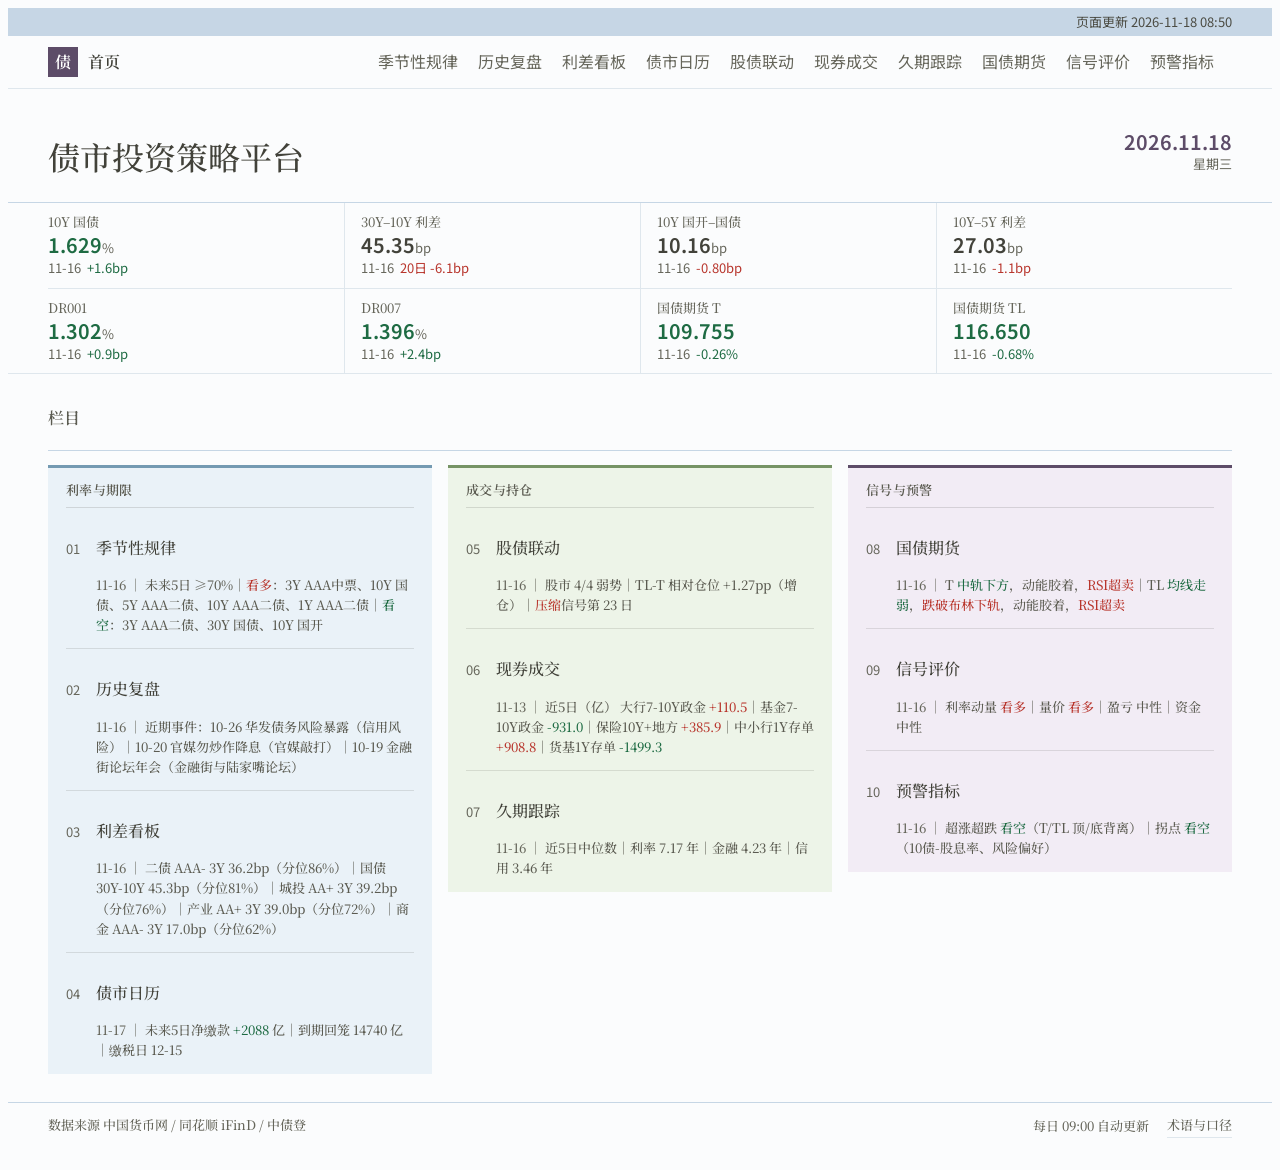
==== index.html @ 6c168416 "update index.html" ====
<!DOCTYPE html>
<html lang="zh-CN">
<head>
<meta charset="UTF-8">
<meta name="viewport" content="width=device-width, initial-scale=1.0">
<title>债市投资策略平台</title>
<style>
body{background:var(--paper);color:var(--ink);font-family:var(--sans);font-size:var(--t-body);line-height:1.6;-webkit-font-smoothing:antialiased}

/* 报头 */
.masthead{padding:40px 0 26px;border-bottom:var(--hair) solid var(--rule-strong)}
.masthead .wrap{max-width:var(--site-max);margin:0 auto;padding:0 var(--site-gutter);display:flex;justify-content:space-between;align-items:flex-end;gap:40px}
.masthead h1{font-family:var(--serif);font-size:var(--t-display);font-weight:500;line-height:1.25;margin:0}
.issue-date{display:flex;flex-direction:column;align-items:flex-end;gap:1px;flex:none;padding-bottom:3px}
.issue-date .d{font-size:var(--t-figure);font-weight:600;line-height:1.25;color:var(--date);font-variant-numeric:tabular-nums}
.issue-date .wd{font-size:var(--t-small);color:var(--muted);line-height:1.4}

/* 今日读数 */
.kpi-strip{max-width:var(--site-max);margin:0 auto;padding:0 var(--site-gutter);
  border-bottom:var(--hair) solid var(--rule)}
.kpi-inner{display:grid;grid-template-columns:repeat(8,minmax(0,1fr));column-gap:0}
.kpi{display:flex;flex-direction:column;gap:1px;min-width:0;grid-column:span 1;
  padding:11px 13px;border-left:var(--hair) solid var(--rule);
  text-decoration:none;color:inherit}
.kpi:first-child{border-left:0;padding-left:0}
.kpi:last-child{padding-right:0}
.kpi.kpi-signals{grid-column:span 2}
.kpi-k{font-family:var(--serif);font-size:var(--t-small);font-weight:500;color:var(--muted);line-height:1.4}
.kpi-v{font-size:var(--t-figure);font-weight:600;line-height:1.3;font-variant-numeric:tabular-nums;white-space:nowrap}
.kpi-v .unit{font-size:var(--t-small);font-weight:400;color:var(--muted);margin-left:0}
.kpi-v.t-bull{color:var(--sig-bull)}
.kpi-v.t-bear{color:var(--sig-bear)}
.kpi-s{font-family:var(--sans);font-size:var(--t-small);color:var(--muted);line-height:1.4;
  white-space:nowrap;overflow:hidden;text-overflow:ellipsis}
.kpi-d{margin-right:6px;color:var(--muted);font-variant-numeric:tabular-nums}
.kpi-s .t-bull,.kpi-s .sig-long{color:var(--sig-bull)}
.kpi-s .t-bear,.kpi-s .sig-short{color:var(--sig-bear)}
.kpi:hover .kpi-k{color:var(--ink)}
.kpi-sig-grid{display:grid;grid-template-columns:1fr 1fr;column-gap:10px;margin:1px 0}
.kpi-sig{display:flex;align-items:baseline;justify-content:flex-start;gap:4px;min-width:0;
  font-family:var(--serif);font-size:var(--t-small);line-height:1.5;color:var(--ink-2)}
.kpi-sig-k{min-width:0;white-space:nowrap;overflow:hidden;text-overflow:ellipsis}
.kpi-sig-dir{flex:none;font-weight:600}
.kpi-sig-dir.sig-long{color:var(--sig-bull)}
.kpi-sig-dir.sig-short{color:var(--sig-bear)}

/* 栏目：三组并排，各组浅色底纹 */
.front{max-width:var(--site-max);margin:0 auto;padding:0 var(--site-gutter)}
.ledger{padding-top:18px}
.ledger-head{border-bottom:var(--hair) solid var(--rule-strong);padding-bottom:6px}
.ledger-head h2{font-family:var(--serif);font-size:var(--t-body);font-weight:600;letter-spacing:.02em;color:var(--ink-2)}
.ledger-groups{display:grid;grid-template-columns:repeat(3,minmax(0,1fr));gap:16px;align-items:start;
  margin-top:14px}
.ledger-group{padding:12px 18px 4px;border-top:3px solid var(--rule-strong);background:var(--paper-3)}
.ledger-group:nth-child(1){background:#EAF2F8;border-top-color:var(--air)}
.ledger-group:nth-child(2){background:#EDF4E8;border-top-color:var(--asparagus)}
.ledger-group:nth-child(3){background:#F2ECF5;border-top-color:var(--violet)}
.ledger-group-head{display:flex;align-items:center;gap:10px;padding-bottom:6px;
  border-bottom:var(--hair) solid rgba(66,66,58,.16)}
.ledger-group-head span{font-family:var(--serif);font-size:var(--t-small);font-weight:600;
  letter-spacing:.02em;color:var(--ink-2);white-space:nowrap}
.ledger-grid{display:block}
.entry{display:grid;grid-template-columns:24px minmax(0,1fr);gap:0 6px;align-items:baseline;
  padding:12px 0 13px;border-bottom:var(--hair) solid rgba(66,66,58,.14);
  text-decoration:none;color:inherit;min-width:0}
.entry:last-child{border-bottom:0;padding-bottom:10px}
.entry .no{font-size:var(--t-small);color:var(--muted);font-variant-numeric:tabular-nums;line-height:1.6}
.entry h3{font-family:var(--serif);font-size:var(--t-body);font-weight:500;line-height:1.45;
  white-space:nowrap;overflow:hidden;text-overflow:ellipsis}
.entry .st{display:block;margin-top:2px;font-family:var(--serif);font-size:var(--t-small);font-weight:500;
  line-height:1.55;color:var(--ink-2);font-variant-numeric:tabular-nums;
  white-space:normal;overflow:visible;text-overflow:clip}
.entry .st-date{display:inline-block;margin-right:0;color:var(--muted);font-variant-numeric:tabular-nums}
.entry .st .sig-long,.entry .st .t-bull{color:var(--sig-bull)}
.entry .st .sig-short,.entry .st .t-bear{color:var(--sig-bear)}
.entry:hover h3{color:var(--violet)}
.entry:hover .st{color:var(--ink-2)}

/* 页脚 */
.site-footer{margin-top:44px;border-top:var(--hair) solid var(--rule-strong);padding:16px 0 36px;
  font-family:var(--serif);font-weight:500;font-size:var(--t-small);color:var(--muted)}
.site-footer .site-wrap{max-width:var(--site-max);margin:0 auto;padding:0 var(--site-gutter);
  display:flex;justify-content:space-between;gap:16px;flex-wrap:wrap}

@media(max-width:1360px){
  .kpi-inner{grid-template-columns:repeat(4,minmax(0,1fr))}
  .kpi{padding:10px 16px}
  .kpi:nth-child(4n+1){border-left:0;padding-left:0}
  .kpi:nth-child(n+5){border-top:var(--hair) solid var(--rule)}
  .kpi.kpi-signals{grid-column:span 2}
}
@media(max-width:1120px){
  .kpi-inner{grid-template-columns:repeat(3,minmax(0,1fr))}
  .kpi:nth-child(n){border-left:var(--hair) solid var(--rule);padding-left:16px;border-top:0}
  .kpi:nth-child(3n+1){border-left:0;padding-left:0}
  .kpi:nth-child(n+4){border-top:var(--hair) solid var(--rule)}
  .kpi.kpi-signals{grid-column:span 1;padding-left:16px}
  .ledger-groups{grid-template-columns:1fr;gap:14px}
}
@media(max-width:860px){
  .masthead{padding:32px 0 20px}
  .masthead .wrap{flex-wrap:wrap;gap:16px}
  .kpi-inner{grid-template-columns:1fr 1fr}
  .kpi:nth-child(n){border-left:var(--hair) solid var(--rule);padding-left:16px;border-top:0}
  .kpi:nth-child(odd){border-left:0;padding-left:0}
  .kpi:nth-child(n+3){border-top:var(--hair) solid var(--rule)}
  .kpi.kpi-signals{grid-column:span 2}
}
@media(max-width:560px){
  /* 移动端密度（2026-11-02）：标题、读数、栏目统一收紧 */
  body{line-height:1.5}
  .masthead{padding:16px 0 10px}
  .masthead h1{font-size:24px;line-height:1.2}
  .issue-date .d{font-size:18px}
  .issue-date .wd{font-size:11px}
  .kpi-strip{padding:0 var(--site-gutter)}
  .kpi{padding:7px 12px}
  .kpi:nth-child(n){padding-left:12px}
  .kpi:nth-child(odd){padding-left:0}
  .kpi-k,.kpi-s{font-size:11px}
  .kpi-v{font-size:17px}
  .kpi-s{line-height:1.35;white-space:normal;overflow:visible;text-overflow:clip}
  .kpi-sig{font-size:11px;line-height:1.4}
  .kpi.kpi-signals{padding-right:0}
  .ledger{padding-top:12px}
  .ledger-group{padding:9px 12px 2px}
  .entry{padding:9px 0 10px}
  .entry h3{font-size:14px;line-height:1.4}
  .entry .st{font-size:11px;line-height:1.5;margin-top:1px}
  .masthead .wrap{align-items:center}
  .issue-date{flex-direction:row;align-items:baseline;gap:8px}
  .site-footer{margin-top:24px;padding:10px 0 22px}
}
</style>
<!--THEME_START-->
<link rel="stylesheet" href="fonts.css">
<link rel="stylesheet" href="site.css">
<script src="site.js"></script>
<!--THEME_END-->
<!--FAVICON_START-->
<link rel="icon" href="favicon.ico" sizes="any">
<link rel="icon" type="image/png" sizes="32x32" href="favicon-32.png">
<link rel="icon" type="image/png" sizes="192x192" href="icon-192.png">
<link rel="manifest" href="site.webmanifest">
<meta name="theme-color" content="#FBFCFD">
<!--FAVICON_END-->
</head>
<body>

<div class="site-utility"><div class="site-wrap"><span class="site-name">债市投资策略平台</span><span class="site-meta"><span class="site-stamp">页面更新 2026-11-18 08:50</span></span></div></div>
<nav class="site-nav" aria-label="模块导航"><div class="site-wrap"><a class="site-seal" href="index.html" aria-label="返回首页"><span class="seal-mark" aria-hidden="true">债</span><span class="seal-txt">首页</span></a><div class="site-links"><a href="bond-seasonality.html">季节性规律</a><a href="yield-seasonality.html">历史复盘</a><a href="spread-board.html">利差看板</a><a href="bond-calendar.html">债市日历</a><a href="stock-bond-monitor.html">股债联动</a><a href="bond-flow-lead.html">现券成交</a><a href="duration-tracking.html">久期跟踪</a><a href="treasury-futures.html">国债期货</a><a href="signal-eval.html">信号评价</a><a href="bond-alert.html">预警指标</a></div><button class="site-menu-btn" type="button" aria-expanded="false" aria-controls="site-menu">栏目</button></div><div class="site-menu" id="site-menu" hidden><a href="bond-seasonality.html">季节性规律</a><a href="yield-seasonality.html">历史复盘</a><a href="spread-board.html">利差看板</a><a href="bond-calendar.html">债市日历</a><a href="stock-bond-monitor.html">股债联动</a><a href="bond-flow-lead.html">现券成交</a><a href="duration-tracking.html">久期跟踪</a><a href="treasury-futures.html">国债期货</a><a href="signal-eval.html">信号评价</a><a href="bond-alert.html">预警指标</a></div></nav>
<script>(function(){var a=document.querySelector(".site-links a.active");if(a){var p=a.parentNode;p.scrollLeft=Math.max(0,a.offsetLeft-p.clientWidth/2+a.offsetWidth/2);}var b=document.querySelector(".site-menu-btn"),m=document.querySelector(".site-menu");if(!b||!m)return;function set(open){m.hidden=!open;b.setAttribute("aria-expanded",open?"true":"false");}b.addEventListener("click",function(e){e.stopPropagation();set(m.hidden);});document.addEventListener("click",function(e){if(!m.hidden&&e.target!==b&&!m.contains(e.target))set(false);});document.addEventListener("keydown",function(e){if(e.key==="Escape")set(false);});m.addEventListener("click",function(e){if(e.target.tagName==="A")set(false);});})();</script>

<header class="masthead">
  <div class="wrap">
    <h1>债市投资策略平台</h1>
    <div class="issue-date" aria-label="日期">
      <div class="d">2026.11.18</div>
      <div class="wd">星期三</div>
    </div>
  </div>
</header>

<section class="kpi-strip" aria-label="今日读数">
  <div class="kpi-inner">
<a class="kpi" href="yield-seasonality.html"><span class="kpi-k">10Y 国债</span><span class="kpi-v t-bear">1.629<small class="unit">%</small></span><span class="kpi-s"><span class="kpi-d">11-16</span><span class="t-bear">+1.6bp</span></span></a>
<a class="kpi" href="stock-bond-monitor.html"><span class="kpi-k">30Y–10Y 利差</span><span class="kpi-v">45.35<small class="unit">bp</small></span><span class="kpi-s"><span class="kpi-d">11-16</span><span class="t-bull">20日 -6.1bp</span></span></a>
<a class="kpi" href="yield-seasonality.html"><span class="kpi-k">10Y 国开–国债</span><span class="kpi-v">10.16<small class="unit">bp</small></span><span class="kpi-s"><span class="kpi-d">11-16</span><span class="t-bull">-0.80bp</span></span></a>
<a class="kpi" href="yield-seasonality.html"><span class="kpi-k">10Y–5Y 利差</span><span class="kpi-v">27.03<small class="unit">bp</small></span><span class="kpi-s"><span class="kpi-d">11-16</span><span class="t-bull">-1.1bp</span></span></a>
<a class="kpi" href="bond-flow-lead.html"><span class="kpi-k">DR001</span><span class="kpi-v t-bear">1.302<small class="unit">%</small></span><span class="kpi-s"><span class="kpi-d">11-16</span><span class="t-bear">+0.9bp</span></span></a>
<a class="kpi" href="bond-flow-lead.html"><span class="kpi-k">DR007</span><span class="kpi-v t-bear">1.396<small class="unit">%</small></span><span class="kpi-s"><span class="kpi-d">11-16</span><span class="t-bear">+2.4bp</span></span></a>
<a class="kpi" href="treasury-futures.html"><span class="kpi-k">国债期货 T</span><span class="kpi-v t-bear">109.755</span><span class="kpi-s"><span class="kpi-d">11-16</span><span class="t-bear">-0.26%</span></span></a>
<a class="kpi" href="treasury-futures.html"><span class="kpi-k">国债期货 TL</span><span class="kpi-v t-bear">116.650</span><span class="kpi-s"><span class="kpi-d">11-16</span><span class="t-bear">-0.68%</span></span></a>
  </div>
</section>

<div class="front">
  <section class="ledger" aria-labelledby="ledger-title">
    <div class="ledger-head">
      <h2 id="ledger-title">栏目</h2>
    </div>
    <div class="ledger-groups">
      <div class="ledger-group">
        <div class="ledger-group-head"><span>利率与期限</span></div>
        <div class="ledger-grid">
        <a class="entry" href="bond-seasonality.html">
          <span class="no">01</span>
          <div>
            <h3>季节性规律</h3>
            <span class="st"><span class="st-date">11-16 ｜</span> 未来5日 ≥70%｜<span class="t-bull">看多</span>：3Y AAA中票、10Y 国债、5Y AAA二债、10Y AAA二债、1Y AAA二债｜<span class="t-bear">看空</span>：3Y AAA二债、30Y 国债、10Y 国开</span>
          </div>
        </a>
        <a class="entry" href="yield-seasonality.html">
          <span class="no">02</span>
          <div>
            <h3>历史复盘</h3>
            <span class="st"><span class="st-date">11-16 ｜</span> 近期事件：10-26 华发债务风险暴露（信用风险）｜10-20 官媒勿炒作降息（官媒敲打）｜10-19 金融街论坛年会（金融街与陆家嘴论坛）</span>
          </div>
        </a>
        <a class="entry" href="spread-board.html">
          <span class="no">03</span>
          <div>
            <h3>利差看板</h3>
            <span class="st"><span class="st-date">11-16 ｜</span> 二债 AAA- 3Y 36.2bp（分位86%）｜国债 30Y-10Y 45.3bp（分位81%）｜城投 AA+ 3Y 39.2bp（分位76%）｜产业 AA+ 3Y 39.0bp（分位72%）｜商金 AAA- 3Y 17.0bp（分位62%）</span>
          </div>
        </a>
        <a class="entry" href="bond-calendar.html">
          <span class="no">04</span>
          <div>
            <h3>债市日历</h3>
            <span class="st"><span class="st-date">11-17 ｜</span> 未来5日净缴款 <span class="t-bear">+2088</span> 亿｜到期回笼 14740 亿｜缴税日 12-15</span>
          </div>
        </a>
        </div>
      </div>
      <div class="ledger-group">
        <div class="ledger-group-head"><span>成交与持仓</span></div>
        <div class="ledger-grid">
        <a class="entry" href="stock-bond-monitor.html">
          <span class="no">05</span>
          <div>
            <h3>股债联动</h3>
            <span class="st"><span class="st-date">11-16 ｜</span> 股市 4/4 弱势｜TL-T 相对仓位 +1.27pp（增仓）｜<span class="t-bull">压缩</span>信号第 23 日</span>
          </div>
        </a>
        <a class="entry" href="bond-flow-lead.html">
          <span class="no">06</span>
          <div>
            <h3>现券成交</h3>
            <span class="st"><span class="st-date">11-13 ｜</span> 近5日（亿） 大行7-10Y政金 <span class="t-bull">+110.5</span>｜基金7-10Y政金 <span class="t-bear">-931.0</span>｜保险10Y+地方 <span class="t-bull">+385.9</span>｜中小行1Y存单 <span class="t-bull">+908.8</span>｜货基1Y存单 <span class="t-bear">-1499.3</span></span>
          </div>
        </a>
        <a class="entry" href="duration-tracking.html">
          <span class="no">07</span>
          <div>
            <h3>久期跟踪</h3>
            <span class="st"><span class="st-date">11-16 ｜</span> 近5日中位数｜利率 7.17 年｜金融 4.23 年｜信用 3.46 年</span>
          </div>
        </a>
        </div>
      </div>
      <div class="ledger-group">
        <div class="ledger-group-head"><span>信号与预警</span></div>
        <div class="ledger-grid">
        <a class="entry" href="treasury-futures.html">
          <span class="no">08</span>
          <div>
            <h3>国债期货</h3>
            <span class="st"><span class="st-date">11-16 ｜</span> T <span class="t-bear">中轨下方</span>，动能胶着，<span class="t-bull">RSI超卖</span>｜TL <span class="t-bear">均线走弱</span>，<span class="t-bull">跌破布林下轨</span>，动能胶着，<span class="t-bull">RSI超卖</span></span>
          </div>
        </a>
        <a class="entry" href="signal-eval.html">
          <span class="no">09</span>
          <div>
            <h3>信号评价</h3>
            <span class="st"><span class="st-date">11-16 ｜</span> 利率动量 <span class="sig-long">看多</span>｜量价 <span class="sig-long">看多</span>｜盈亏 中性｜资金 中性</span>
          </div>
        </a>
        <a class="entry" href="bond-alert.html">
          <span class="no">10</span>
          <div>
            <h3>预警指标</h3>
            <span class="st"><span class="st-date">11-16 ｜</span> 超涨超跌 <span class="t-bear">看空</span>（T/TL 顶/底背离）｜拐点 <span class="t-bear">看空</span>（10债-股息率、风险偏好）</span>
          </div>
        </a>
        </div>
      </div>
    </div>
  </section>
</div>

<footer class="site-footer">
  <div class="site-wrap">
    <span>数据来源 中国货币网 / 同花顺 iFinD / 中债登</span>
    <span class="site-footer-actions"><span>每日 09:00 自动更新</span>
      <button class="glossary-open" type="button">术语与口径</button></span>
  </div>
</footer>

</body>
</html>
---- fonts.css ----
/* 由 scripts/build_fonts_subset.py 生成，勿手改。
 * Noto Sans SC / Noto Serif SC 300–700 可变分片，按站点实际用字裁剪；
 * 原始 Google 分片存于 data/fonts_full/（不动），改文案后重跑本脚本。
 * 来源 Google Fonts（SIL Open Font License 1.1）。 */

@font-face {
  font-family: 'Noto Sans SC Web';
  font-style: normal;
  font-weight: 300 700;
  font-display: swap;
  src: url(fonts/noto-sans-sc/000.woff2) format('woff2');
  unicode-range: U+20-22;
}
@font-face {
  font-family: 'Noto Sans SC Web';
  font-style: normal;
  font-weight: 300 700;
  font-display: swap;
  src: url(fonts/noto-sans-sc/001.woff2) format('woff2');
  unicode-range: U+20-22;
}
@font-face {
  font-family: 'Noto Sans SC Web';
  font-style: normal;
  font-weight: 300 700;
  font-display: swap;
  src: url(fonts/noto-sans-sc/002.woff2) format('woff2');
  unicode-range: U+20-22;
}
@font-face {
  font-family: 'Noto Sans SC Web';
  font-style: normal;
  font-weight: 300 700;
  font-display: swap;
  src: url(fonts/noto-sans-sc/003.woff2) format('woff2');
  unicode-range: U+20-22;
}
@font-face {
  font-family: 'Noto Sans SC Web';
  font-style: normal;
  font-weight: 300 700;
  font-display: swap;
  src: url(fonts/noto-sans-sc/004.woff2) format('woff2');
  unicode-range: U+20-22;
}
@font-face {
  font-family: 'Noto Sans SC Web';
  font-style: normal;
  font-weight: 300 700;
  font-display: swap;
  src: url(fonts/noto-sans-sc/005.woff2) format('woff2');
  unicode-range: U+20-22;
}
@font-face {
  font-family: 'Noto Sans SC Web';
  font-style: normal;
  font-weight: 300 700;
  font-display: swap;
  src: url(fonts/noto-sans-sc/006.woff2) format('woff2');
  unicode-range: U+20-22;
}
@font-face {
  font-family: 'Noto Sans SC Web';
  font-style: normal;
  font-weight: 300 700;
  font-display: swap;
  src: url(fonts/noto-sans-sc/007.woff2) format('woff2');
  unicode-range: U+20-22;
}
@font-face {
  font-family: 'Noto Sans SC Web';
  font-style: normal;
  font-weight: 300 700;
  font-display: swap;
  src: url(fonts/noto-sans-sc/008.woff2) format('woff2');
  unicode-range: U+20-22;
}
@font-face {
  font-family: 'Noto Sans SC Web';
  font-style: normal;
  font-weight: 300 700;
  font-display: swap;
  src: url(fonts/noto-sans-sc/009.woff2) format('woff2');
  unicode-range: U+20-22, U+95F0, U+9608, U+9661;
}
@font-face {
  font-family: 'Noto Sans SC Web';
  font-style: normal;
  font-weight: 300 700;
  font-display: swap;
  src: url(fonts/noto-sans-sc/010.woff2) format('woff2');
  unicode-range: U+20-22, U+951A;
}
@font-face {
  font-family: 'Noto Sans SC Web';
  font-style: normal;
  font-weight: 300 700;
  font-display: swap;
  src: url(fonts/noto-sans-sc/011.woff2) format('woff2');
  unicode-range: U+20-22;
}
@font-face {
  font-family: 'Noto Sans SC Web';
  font-style: normal;
  font-weight: 300 700;
  font-display: swap;
  src: url(fonts/noto-sans-sc/012.woff2) format('woff2');
  unicode-range: U+20-22;
}
@font-face {
  font-family: 'Noto Sans SC Web';
  font-style: normal;
  font-weight: 300 700;
  font-display: swap;
  src: url(fonts/noto-sans-sc/013.woff2) format('woff2');
  unicode-range: U+20-22;
}
@font-face {
  font-family: 'Noto Sans SC Web';
  font-style: normal;
  font-weight: 300 700;
  font-display: swap;
  src: url(fonts/noto-sans-sc/014.woff2) format('woff2');
  unicode-range: U+20-22;
}
@font-face {
  font-family: 'Noto Sans SC Web';
  font-style: normal;
  font-weight: 300 700;
  font-display: swap;
  src: url(fonts/noto-sans-sc/015.woff2) format('woff2');
  unicode-range: U+20-22;
}
@font-face {
  font-family: 'Noto Sans SC Web';
  font-style: normal;
  font-weight: 300 700;
  font-display: swap;
  src: url(fonts/noto-sans-sc/016.woff2) format('woff2');
  unicode-range: U+20-22;
}
@font-face {
  font-family: 'Noto Sans SC Web';
  font-style: normal;
  font-weight: 300 700;
  font-display: swap;
  src: url(fonts/noto-sans-sc/017.woff2) format('woff2');
  unicode-range: U+20-22;
}
@font-face {
  font-family: 'Noto Sans SC Web';
  font-style: normal;
  font-weight: 300 700;
  font-display: swap;
  src: url(fonts/noto-sans-sc/018.woff2) format('woff2');
  unicode-range: U+20-22;
}
@font-face {
  font-family: 'Noto Sans SC Web';
  font-style: normal;
  font-weight: 300 700;
  font-display: swap;
  src: url(fonts/noto-sans-sc/019.woff2) format('woff2');
  unicode-range: U+20-22;
}
@font-face {
  font-family: 'Noto Sans SC Web';
  font-style: normal;
  font-weight: 300 700;
  font-display: swap;
  src: url(fonts/noto-sans-sc/020.woff2) format('woff2');
  unicode-range: U+20-22;
}
@font-face {
  font-family: 'Noto Sans SC Web';
  font-style: normal;
  font-weight: 300 700;
  font-display: swap;
  src: url(fonts/noto-sans-sc/021.woff2) format('woff2');
  unicode-range: U+20-22;
}
@font-face {
  font-family: 'Noto Sans SC Web';
  font-style: normal;
  font-weight: 300 700;
  font-display: swap;
  src: url(fonts/noto-sans-sc/022.woff2) format('woff2');
  unicode-range: U+20-22;
}
@font-face {
  font-family: 'Noto Sans SC Web';
  font-style: normal;
  font-weight: 300 700;
  font-display: swap;
  src: url(fonts/noto-sans-sc/023.woff2) format('woff2');
  unicode-range: U+20-22;
}
@font-face {
  font-family: 'Noto Sans SC Web';
  font-style: normal;
  font-weight: 300 700;
  font-display: swap;
  src: url(fonts/noto-sans-sc/024.woff2) format('woff2');
  unicode-range: U+20-22;
}
@font-face {
  font-family: 'Noto Sans SC Web';
  font-style: normal;
  font-weight: 300 700;
  font-display: swap;
  src: url(fonts/noto-sans-sc/025.woff2) format('woff2');
  unicode-range: U+20-22;
}
@font-face {
  font-family: 'Noto Sans SC Web';
  font-style: normal;
  font-weight: 300 700;
  font-display: swap;
  src: url(fonts/noto-sans-sc/026.woff2) format('woff2');
  unicode-range: U+20-22;
}
@font-face {
  font-family: 'Noto Sans SC Web';
  font-style: normal;
  font-weight: 300 700;
  font-display: swap;
  src: url(fonts/noto-sans-sc/027.woff2) format('woff2');
  unicode-range: U+20-22;
}
@font-face {
  font-family: 'Noto Sans SC Web';
  font-style: normal;
  font-weight: 300 700;
  font-display: swap;
  src: url(fonts/noto-sans-sc/028.woff2) format('woff2');
  unicode-range: U+20-22;
}
@font-face {
  font-family: 'Noto Sans SC Web';
  font-style: normal;
  font-weight: 300 700;
  font-display: swap;
  src: url(fonts/noto-sans-sc/029.woff2) format('woff2');
  unicode-range: U+20-22;
}
@font-face {
  font-family: 'Noto Sans SC Web';
  font-style: normal;
  font-weight: 300 700;
  font-display: swap;
  src: url(fonts/noto-sans-sc/030.woff2) format('woff2');
  unicode-range: U+20-22;
}
@font-face {
  font-family: 'Noto Sans SC Web';
  font-style: normal;
  font-weight: 300 700;
  font-display: swap;
  src: url(fonts/noto-sans-sc/031.woff2) format('woff2');
  unicode-range: U+20-22;
}
@font-face {
  font-family: 'Noto Sans SC Web';
  font-style: normal;
  font-weight: 300 700;
  font-display: swap;
  src: url(fonts/noto-sans-sc/032.woff2) format('woff2');
  unicode-range: U+20-22;
}
@font-face {
  font-family: 'Noto Sans SC Web';
  font-style: normal;
  font-weight: 300 700;
  font-display: swap;
  src: url(fonts/noto-sans-sc/033.woff2) format('woff2');
  unicode-range: U+20-22;
}
@font-face {
  font-family: 'Noto Sans SC Web';
  font-style: normal;
  font-weight: 300 700;
  font-display: swap;
  src: url(fonts/noto-sans-sc/034.woff2) format('woff2');
  unicode-range: U+20-22;
}
@font-face {
  font-family: 'Noto Sans SC Web';
  font-style: normal;
  font-weight: 300 700;
  font-display: swap;
  src: url(fonts/noto-sans-sc/035.woff2) format('woff2');
  unicode-range: U+20-22;
}
@font-face {
  font-family: 'Noto Sans SC Web';
  font-style: normal;
  font-weight: 300 700;
  font-display: swap;
  src: url(fonts/noto-sans-sc/036.woff2) format('woff2');
  unicode-range: U+20-22;
}
@font-face {
  font-family: 'Noto Sans SC Web';
  font-style: normal;
  font-weight: 300 700;
  font-display: swap;
  src: url(fonts/noto-sans-sc/037.woff2) format('woff2');
  unicode-range: U+20-22;
}
@font-face {
  font-family: 'Noto Sans SC Web';
  font-style: normal;
  font-weight: 300 700;
  font-display: swap;
  src: url(fonts/noto-sans-sc/038.woff2) format('woff2');
  unicode-range: U+20-22;
}
@font-face {
  font-family: 'Noto Sans SC Web';
  font-style: normal;
  font-weight: 300 700;
  font-display: swap;
  src: url(fonts/noto-sans-sc/039.woff2) format('woff2');
  unicode-range: U+20-22;
}
@font-face {
  font-family: 'Noto Sans SC Web';
  font-style: normal;
  font-weight: 300 700;
  font-display: swap;
  src: url(fonts/noto-sans-sc/040.woff2) format('woff2');
  unicode-range: U+20-22, U+6F2A;
}
@font-face {
  font-family: 'Noto Sans SC Web';
  font-style: normal;
  font-weight: 300 700;
  font-display: swap;
  src: url(fonts/noto-sans-sc/041.woff2) format('woff2');
  unicode-range: U+20-22;
}
@font-face {
  font-family: 'Noto Sans SC Web';
  font-style: normal;
  font-weight: 300 700;
  font-display: swap;
  src: url(fonts/noto-sans-sc/042.woff2) format('woff2');
  unicode-range: U+20-22, U+6D9F;
}
@font-face {
  font-family: 'Noto Sans SC Web';
  font-style: normal;
  font-weight: 300 700;
  font-display: swap;
  src: url(fonts/noto-sans-sc/043.woff2) format('woff2');
  unicode-range: U+20-22;
}
@font-face {
  font-family: 'Noto Sans SC Web';
  font-style: normal;
  font-weight: 300 700;
  font-display: swap;
  src: url(fonts/noto-sans-sc/044.woff2) format('woff2');
  unicode-range: U+20-22;
}
@font-face {
  font-family: 'Noto Sans SC Web';
  font-style: normal;
  font-weight: 300 700;
  font-display: swap;
  src: url(fonts/noto-sans-sc/045.woff2) format('woff2');
  unicode-range: U+20-22;
}
@font-face {
  font-family: 'Noto Sans SC Web';
  font-style: normal;
  font-weight: 300 700;
  font-display: swap;
  src: url(fonts/noto-sans-sc/046.woff2) format('woff2');
  unicode-range: U+20-22;
}
@font-face {
  font-family: 'Noto Sans SC Web';
  font-style: normal;
  font-weight: 300 700;
  font-display: swap;
  src: url(fonts/noto-sans-sc/047.woff2) format('woff2');
  unicode-range: U+20-22;
}
@font-face {
  font-family: 'Noto Sans SC Web';
  font-style: normal;
  font-weight: 300 700;
  font-display: swap;
  src: url(fonts/noto-sans-sc/048.woff2) format('woff2');
  unicode-range: U+20-22;
}
@font-face {
  font-family: 'Noto Sans SC Web';
  font-style: normal;
  font-weight: 300 700;
  font-display: swap;
  src: url(fonts/noto-sans-sc/049.woff2) format('woff2');
  unicode-range: U+20-22;
}
@font-face {
  font-family: 'Noto Sans SC Web';
  font-style: normal;
  font-weight: 300 700;
  font-display: swap;
  src: url(fonts/noto-sans-sc/050.woff2) format('woff2');
  unicode-range: U+20-22;
}
@font-face {
  font-family: 'Noto Sans SC Web';
  font-style: normal;
  font-weight: 300 700;
  font-display: swap;
  src: url(fonts/noto-sans-sc/051.woff2) format('woff2');
  unicode-range: U+20-22;
}
@font-face {
  font-family: 'Noto Sans SC Web';
  font-style: normal;
  font-weight: 300 700;
  font-display: swap;
  src: url(fonts/noto-sans-sc/052.woff2) format('woff2');
  unicode-range: U+20-22;
}
@font-face {
  font-family: 'Noto Sans SC Web';
  font-style: normal;
  font-weight: 300 700;
  font-display: swap;
  src: url(fonts/noto-sans-sc/053.woff2) format('woff2');
  unicode-range: U+20-22;
}
@font-face {
  font-family: 'Noto Sans SC Web';
  font-style: normal;
  font-weight: 300 700;
  font-display: swap;
  src: url(fonts/noto-sans-sc/054.woff2) format('woff2');
  unicode-range: U+20-22;
}
@font-face {
  font-family: 'Noto Sans SC Web';
  font-style: normal;
  font-weight: 300 700;
  font-display: swap;
  src: url(fonts/noto-sans-sc/055.woff2) format('woff2');
  unicode-range: U+20-22, U+5CED;
}
@font-face {
  font-family: 'Noto Sans SC Web';
  font-style: normal;
  font-weight: 300 700;
  font-display: swap;
  src: url(fonts/noto-sans-sc/056.woff2) format('woff2');
  unicode-range: U+20-22;
}
@font-face {
  font-family: 'Noto Sans SC Web';
  font-style: normal;
  font-weight: 300 700;
  font-display: swap;
  src: url(fonts/noto-sans-sc/057.woff2) format('woff2');
  unicode-range: U+20-22;
}
@font-face {
  font-family: 'Noto Sans SC Web';
  font-style: normal;
  font-weight: 300 700;
  font-display: swap;
  src: url(fonts/noto-sans-sc/058.woff2) format('woff2');
  unicode-range: U+20-22;
}
@font-face {
  font-family: 'Noto Sans SC Web';
  font-style: normal;
  font-weight: 300 700;
  font-display: swap;
  src: url(fonts/noto-sans-sc/059.woff2) format('woff2');
  unicode-range: U+20-22;
}
@font-face {
  font-family: 'Noto Sans SC Web';
  font-style: normal;
  font-weight: 300 700;
  font-display: swap;
  src: url(fonts/noto-sans-sc/060.woff2) format('woff2');
  unicode-range: U+20-22;
}
@font-face {
  font-family: 'Noto Sans SC Web';
  font-style: normal;
  font-weight: 300 700;
  font-display: swap;
  src: url(fonts/noto-sans-sc/061.woff2) format('woff2');
  unicode-range: U+20-22;
}
@font-face {
  font-family: 'Noto Sans SC Web';
  font-style: normal;
  font-weight: 300 700;
  font-display: swap;
  src: url(fonts/noto-sans-sc/062.woff2) format('woff2');
  unicode-range: U+20-22;
}
@font-face {
  font-family: 'Noto Sans SC Web';
  font-style: normal;
  font-weight: 300 700;
  font-display: swap;
  src: url(fonts/noto-sans-sc/063.woff2) format('woff2');
  unicode-range: U+20-22;
}
@font-face {
  font-family: 'Noto Sans SC Web';
  font-style: normal;
  font-weight: 300 700;
  font-display: swap;
  src: url(fonts/noto-sans-sc/064.woff2) format('woff2');
  unicode-range: U+20-22;
}
@font-face {
  font-family: 'Noto Sans SC Web';
  font-style: normal;
  font-weight: 300 700;
  font-display: swap;
  src: url(fonts/noto-sans-sc/065.woff2) format('woff2');
  unicode-range: U+20-22;
}
@font-face {
  font-family: 'Noto Sans SC Web';
  font-style: normal;
  font-weight: 300 700;
  font-display: swap;
  src: url(fonts/noto-sans-sc/066.woff2) format('woff2');
  unicode-range: U+20-22;
}
@font-face {
  font-family: 'Noto Sans SC Web';
  font-style: normal;
  font-weight: 300 700;
  font-display: swap;
  src: url(fonts/noto-sans-sc/067.woff2) format('woff2');
  unicode-range: U+20-22;
}
@font-face {
  font-family: 'Noto Sans SC Web';
  font-style: normal;
  font-weight: 300 700;
  font-display: swap;
  src: url(fonts/noto-sans-sc/068.woff2) format('woff2');
  unicode-range: U+20-22;
}
@font-face {
  font-family: 'Noto Sans SC Web';
  font-style: normal;
  font-weight: 300 700;
  font-display: swap;
  src: url(fonts/noto-sans-sc/069.woff2) format('woff2');
  unicode-range: U+20-22, U+26A0;
}
@font-face {
  font-family: 'Noto Sans SC Web';
  font-style: normal;
  font-weight: 300 700;
  font-display: swap;
  src: url(fonts/noto-sans-sc/070.woff2) format('woff2');
  unicode-range: U+20-22, U+25B6;
}
@font-face {
  font-family: 'Noto Sans SC Web';
  font-style: normal;
  font-weight: 300 700;
  font-display: swap;
  src: url(fonts/noto-sans-sc/071.woff2) format('woff2');
  unicode-range: U+20-22, U+2465-2466, U+2500;
}
@font-face {
  font-family: 'Noto Sans SC Web';
  font-style: normal;
  font-weight: 300 700;
  font-display: swap;
  src: url(fonts/noto-sans-sc/072.woff2) format('woff2');
  unicode-range: U+20-22, U+2194, U+2208, U+2212, U+221E, U+2248, U+2260-2261;
}
@font-face {
  font-family: 'Noto Sans SC Web';
  font-style: normal;
  font-weight: 300 700;
  font-display: swap;
  src: url(fonts/noto-sans-sc/073.woff2) format('woff2');
  unicode-range: U+20-22;
}
@font-face {
  font-family: 'Noto Sans SC Web';
  font-style: normal;
  font-weight: 300 700;
  font-display: swap;
  src: url(fonts/noto-sans-sc/074.woff2) format('woff2');
  unicode-range: U+20-22, U+304;
}
@font-face {
  font-family: 'Noto Sans SC Web';
  font-style: normal;
  font-weight: 300 700;
  font-display: swap;
  src: url(fonts/noto-sans-sc/075.woff2) format('woff2');
  unicode-range: U+20-22;
}
@font-face {
  font-family: 'Noto Sans SC Web';
  font-style: normal;
  font-weight: 300 700;
  font-display: swap;
  src: url(fonts/noto-sans-sc/076.woff2) format('woff2');
  unicode-range: U+20-22, U+B1, U+F7;
}
@font-face {
  font-family: 'Noto Sans SC Web';
  font-style: normal;
  font-weight: 300 700;
  font-display: swap;
  src: url(fonts/noto-sans-sc/077.woff2) format('woff2');
  unicode-range: U+20-22, U+221A, U+2264-2265, U+2464, U+25A0, U+55C5, U+7A20, U+94B3;
}
@font-face {
  font-family: 'Noto Sans SC Web';
  font-style: normal;
  font-weight: 300 700;
  font-display: swap;
  src: url(fonts/noto-sans-sc/078.woff2) format('woff2');
  unicode-range: U+20-22, U+5C49, U+5E27, U+655B, U+6E32, U+70C1, U+8D4E;
}
@font-face {
  font-family: 'Noto Sans SC Web';
  font-style: normal;
  font-weight: 300 700;
  font-display: swap;
  src: url(fonts/noto-sans-sc/079.woff2) format('woff2');
  unicode-range: U+20-22, U+2264-2265, U+2463, U+25B2, U+5254, U+6805, U+7B0B, U+840E;
}
@font-face {
  font-family: 'Noto Sans SC Web';
  font-style: normal;
  font-weight: 300 700;
  font-display: swap;
  src: url(fonts/noto-sans-sc/080.woff2) format('woff2');
  unicode-range: U+20-22, U+60, U+515C, U+62FD, U+655E, U+6590, U+6EAF, U+70DB, U+77EE;
}
@font-face {
  font-family: 'Noto Sans SC Web';
  font-style: normal;
  font-weight: 300 700;
  font-display: swap;
  src: url(fonts/noto-sans-sc/081.woff2) format('woff2');
  unicode-range: U+20-22, U+2193, U+2462, U+5265, U+62D0, U+6760, U+67AF, U+6B67, U+6EDE, U+79BE, U+7F00, U+9175, U+9A8F, U+FF0B;
}
@font-face {
  font-family: 'Noto Sans SC Web';
  font-style: normal;
  font-weight: 300 700;
  font-display: swap;
  src: url(fonts/noto-sans-sc/082.woff2) format('woff2');
  unicode-range: U+20-22, U+5E, U+25BC, U+25CF, U+4E56, U+566A, U+60E9, U+614C, U+6233, U+62E6, U+6808, U+7AD6;
}
@font-face {
  font-family: 'Noto Sans SC Web';
  font-style: normal;
  font-weight: 300 700;
  font-display: swap;
  src: url(fonts/noto-sans-sc/083.woff2) format('woff2');
  unicode-range: U+20-22, U+2191, U+2460-2461, U+4EF2, U+51D1, U+6070, U+60D5, U+62BC, U+63A9, U+6572, U+6D3D, U+6EA2, U+77E9, U+7A84, U+7AED, U+7B3C, U+8721, U+8EB2, U+903B, U+903E;
}
@font-face {
  font-family: 'Noto Sans SC Web';
  font-style: normal;
  font-weight: 300 700;
  font-display: swap;
  src: url(fonts/noto-sans-sc/084.woff2) format('woff2');
  unicode-range: U+20-22, U+4E38, U+4E8F, U+503A, U+5146, U+51F8, U+54AC, U+5951, U+626D, U+62AC, U+6324, U+64A4, U+65ED, U+6876, U+7164, U+7B5B, U+8106, U+82A6, U+900A, U+906E, U+FF5C;
}
@font-face {
  font-family: 'Noto Sans SC Web';
  font-style: normal;
  font-weight: 300 700;
  font-display: swap;
  src: url(fonts/noto-sans-sc/085.woff2) format('woff2');
  unicode-range: U+20-22, U+24, U+4EF0, U+507F, U+5151, U+51BB, U+51FD, U+5272, U+52FE, U+53C9, U+53E0, U+56CA, U+5F7C, U+61D2, U+629B, U+659C, U+6734, U+6851, U+6E21, U+6EE4, U+6F58, U+7686, U+76FE, U+7BAD, U+7EEA, U+8679, U+8870, U+8E29, U+8F74, U+8FDF, U+9489, U+94AE, U+9AA4;
}
@font-face {
  font-family: 'Noto Sans SC Web';
  font-style: normal;
  font-weight: 300 700;
  font-display: swap;
  src: url(fonts/noto-sans-sc/086.woff2) format('woff2');
  unicode-range: U+20-22, U+2192, U+4E22, U+4E32, U+5269, U+5806, U+58F3, U+5FAA, U+5FFD, U+614E, U+6284, U+62C6, U+6491, U+6746, U+67F1, U+6842, U+7092, U+76C8, U+78A7, U+78C1, U+7EB5, U+7F5A, U+810F, U+8361, U+8BF8, U+8C28, U+8D37, U+8D54, U+8DC3, U+8DCC, U+8E0F, U+8FC1, U+90BB, U+997C;
}
@font-face {
  font-family: 'Noto Sans SC Web';
  font-style: normal;
  font-weight: 300 700;
  font-display: swap;
  src: url(fonts/noto-sans-sc/087.woff2) format('woff2');
  unicode-range: U+20-22, U+300C-300D, U+4E58, U+4F38, U+503E, U+5141, U+5766, U+5FA1, U+60AC, U+62D6, U+632F, U+65C1, U+6846, U+6B8B, U+6CBF, U+6D45, U+6DA8, U+6EDA, U+6F0F, U+731B, U+7626, U+7C97, U+7ED5, U+820D, U+88C2, U+8986, U+8D56, U+8D8B, U+8E2A, U+8F68, U+8FA8, U+963B, U+9677, U+9A71, U+9A91, U+FF0D;
}
@font-face {
  font-family: 'Noto Sans SC Web';
  font-style: normal;
  font-weight: 300 700;
  font-display: swap;
  src: url(fonts/noto-sans-sc/088.woff2) format('woff2');
  unicode-range: U+20-22, U+4EA6, U+4ED3, U+4F30, U+4FA7, U+500D, U+504F, U+5076, U+51EF, U+5238, U+526A, U+52DF, U+52FF, U+5634, U+585E, U+586B, U+58A8, U+5B8B, U+5E45, U+5F03, U+5F31, U+5F84, U+5FBD, U+5FC6, U+6052, U+6062, U+622A, U+6269, U+62D2, U+6446, U+6668, U+66FF, U+6717, U+6A2A, U+6CAA, U+6D6E, U+6DE1, U+6E10, U+7070, U+718A, U+7D2F, U+7F13, U+80F6, U+8861, U+88C1, U+8D5A, U+8DE8, U+8F85, U+9006, U+904D, U+95EA, U+9636, U+987F;
}
@font-face {
  font-family: 'Noto Sans SC Web';
  font-style: normal;
  font-weight: 300 700;
  font-display: swap;
  src: url(fonts/noto-sans-sc/089.woff2) format('woff2');
  unicode-range: U+20-23, U+3D, U+4E01, U+4E39, U+4ECD, U+4EEA, U+501F, U+51C0, U+5200, U+520A, U+5224, U+5360, U+5371, U+539A, U+56FA, U+574F, U+592E, U+5939, U+5B97, U+5BBD, U+5BF8, U+5C0A, U+5C3A, U+602A, U+6050, U+6162, U+62BD, U+62DF, U+62FC, U+6302, U+635F, U+6563, U+6620, U+675F, U+67D0, U+67D3, U+684C, U+690D, U+6D25, U+6DF7, U+6ED1, U+6F02, U+70C8, U+7A0D, U+7D2B, U+7EB9, U+7ED8, U+7F18, U+7F29, U+817F, U+865A, U+89E6, U+8C37, U+8D25, U+8DDD, U+8FEA, U+9010, U+9012, U+907F, U+91CA, U+94FA, U+9501, U+9634, U+9694, U+9707, U+9769, U+9A7B, U+9AA8, U+9ED8;
}
@font-face {
  font-family: 'Noto Sans SC Web';
  font-style: normal;
  font-weight: 300 700;
  font-display: swap;
  src: url(fonts/noto-sans-sc/090.woff2) format('woff2');
  unicode-range: U+20-22, U+26, U+3C, U+3E, U+D7, U+4E4E, U+4E71, U+4EBF, U+5012, U+51B0, U+51B2, U+521A, U+5220, U+5237, U+523B, U+526F, U+53E5, U+53F3, U+54C8, U+54E5, U+5706, U+5750, U+59D4, U+5B9C, U+5BDF, U+5C04, U+5C3E, U+5C4F, U+5C9B, U+5CF0, U+5DE6, U+5E01, U+5E78, U+5E9C, U+5EF6, U+5F39, U+6258, U+6263, U+6267, U+6298, U+62A2, U+62E5, U+6311, U+6389, U+63A2, U+63D2, U+654F, U+6597, U+65CF, U+65E7, U+6682, U+66F2, U+672B, U+6811, U+6863, U+6982, U+6BD2, U+6CF0, U+6D0B, U+6D59, U+6E7E, U+6F6E, U+6FB3, U+732E, U+76D6, U+7840, U+7A0E, U+7A33, U+7A97, U+7B26, U+7EC3, U+7F3A, U+80DC, U+811A, U+83DC, U+8457, U+8BAD, U+8BEF, U+8D62, U+8DD1, U+8DF3, U+8F6E, U+8FF9, U+900F, U+94A2, U+955C, U+9644, U+964D, U+96F6-96F7, U+9732, U+9759, U+9760, U+987A, U+989C, U+9F50;
}
@font-face {
  font-family: 'Noto Sans SC Web';
  font-style: normal;
  font-weight: 300 700;
  font-display: swap;
  src: url(fonts/noto-sans-sc/091.woff2) format('woff2');
  unicode-range: U+20-22, U+7E, U+2026, U+4E03, U+4E25, U+4E34, U+4E45, U+4E5D, U+4EAE, U+4ED8, U+4F59, U+4F73, U+4F9D, U+5047, U+505C, U+519C, U+51CF, U+5267, U+5356, U+5382, U+538B, U+53E6, U+5426, U+542B, U+542F, U+5708, U+5757, U+57DF, U+590F, U+591C, U+5965, U+5A01, U+5B63, U+5BA1, U+5C42, U+5DEE, U+5E0C, U+5E8F, U+5EA7, U+5F02, U+5F52, U+5F81, U+6279, U+62C5, U+63CF, U+65BD, U+65E9, U+665A, U+66B4, U+677E, U+67B6, U+680F, U+68C0, U+6B7B, U+6BCD, U+6C38, U+6C47, U+6CB3, U+6CE2, U+6D3E, U+6D4F, U+6FC0, U+7075, U+725B, U+7565, U+76AE, U+76D1, U+7834, U+7968, U+7981, U+7A81, U+7B14, U+7D27, U+7EAF, U+7EB8, U+7EE7, U+7EFF, U+7FFB, U+805A, U+80A1, U+82CF, U+82E5, U+836F, U+84DD, U+878D, U+8857, U+8865, U+8B66, U+8BB2, U+8C08, U+8D1F, U+8D35, U+8DDF, U+8F93, U+8FDD, U+8FF0, U+8FF7, U+9000, U+9047, U+94C1, U+94F6, U+9646, U+9648, U+9669, U+987B, U+987E, U+989D;
}
@font-face {
  font-family: 'Noto Sans SC Web';
  font-style: normal;
  font-weight: 300 700;
  font-display: swap;
  src: url(fonts/noto-sans-sc/092.woff2) format('woff2');
  unicode-range: U+20-22, U+25, U+4E14, U+4E49, U+4EC5, U+4EFD, U+4F3C, U+4F4F, U+4F8B, U+4FBF, U+5019, U+5145, U+516B, U+516D, U+5178, U+5199, U+51B3, U+5207, U+5212, U+5219, U+521D, U+52BF, U+5347, U+534A, U+5370, U+53F2, U+547D, U+54CD, U+552E, U+56F4, U+5747, U+575B, U+5883, U+589E, U+5931, U+5947, U+5957, U+5A92, U+5B83, U+5C14, U+5C1A, U+5C3D, U+5C40, U+5C45, U+5C5E, U+5E95, U+5F80, U+5F85, U+5FD7, U+626B, U+627F, U+62C9, U+6309, U+63A7, U+6545, U+65AD, U+666E, U+671B, U+677F, U+6781, U+6790, U+6797, U+6821, U+6838-6839, U+6B62, U+6BB5, U+6D4B, U+6D4E, U+6E29, U+6E2F, U+6EE1, U+6F14, U+72B6, U+72EC, U+7387, U+7533, U+753B, U+76CA, U+76D8, U+7701, U+773C, U+77ED, U+7814, U+79BB, U+79C1, U+79EF, U+79FB, U+7A76, U+7B56, U+7B97, U+7D20, U+7EC8, U+7EDD, U+7EED, U+7EFC, U+80CC, U+8303, U+843D, U+89C9, U+89D2, U+8BA2, U+8BCD, U+8BE6, U+8C61, U+8D22, U+8D26-8D27, U+8D8A, U+8F6F, U+8F7B, U+8F83, U+8F91, U+8FB9, U+8FD4, U+8FDC, U+9002, U+9519, U+95ED, U+961F, U+9632-9633, U+968F-9690, U+96BE, U+9876, U+9884, U+9988, U+9999, U+9EC4, U+FF1B;
}
@font-face {
  font-family: 'Noto Sans SC Web';
  font-style: normal;
  font-weight: 300 700;
  font-display: swap;
  src: url(fonts/noto-sans-sc/093.woff2) format('woff2');
  unicode-range: U+20-22, U+2B, U+40, U+3000, U+300A-300B, U+4E70, U+4E91-4E92, U+4E94, U+4E9B, U+4ECA, U+4F01, U+4F18, U+4F46, U+4F4E, U+4F9B, U+4FEE, U+503C, U+5065, U+50CF, U+5148, U+518D, U+51C6, U+51E0, U+5217, U+529E-529F, U+5341, U+5361, U+5386, U+53C2, U+53CC, U+53D7-53D8, U+53EA, U+5404, U+5411, U+5468, U+5668, U+56E0, U+56E2, U+56ED, U+57FA, U+5904, U+592A, U+59CB, U+5B58, U+5BC6, U+5C71, U+5DF1, U+5E26, U+5E93, U+5EB7, U+5F15, U+5F20, U+5F3A, U+5F62, U+5F8B, U+5FC5, U+627E, U+628A, U+62E9, U+6307, U+6362, U+636E, U+6539, U+653F, U+6548, U+6574, U+6613, U+663E, U+666F, U+672A, U+6784, U+6A21, U+6B3E, U+6B65, U+6BCF, U+6C5F, U+6DF1, U+7167, U+724C, U+73AF, U+754C, U+7559, U+767D, U+7740, U+786E, U+798F, U+79F0, U+7AEF, U+7B7E, U+7BB1, U+7EA2, U+7EA6, U+7EC4, U+7EC6, U+7EDC, U+7EF4, U+8003, U+81F3-81F4, U+822A, U+89C2, U+89C8, U+8BA9, U+8BB8, U+8BC6, U+8BD5, U+8BE5, U+8BED, U+8C03, U+8D2D, U+8D34, U+8D70, U+8DB3, U+8FBE, U+8FCE, U+8FD1, U+8FDE, U+9001, U+901F-9020, U+90A3, U+914D, U+91C7, U+94FE, U+952E, U+9645, U+9664, U+9700, U+9752, U+975E, U+9879, U+9886, U+9A6C, U+9A8C, U+9ED1, U+9F99;
}
@font-face {
  font-family: 'Noto Sans SC Web';
  font-style: normal;
  font-weight: 300 700;
  font-display: swap;
  src: url(fonts/noto-sans-sc/094.woff2) format('woff2');
  unicode-range: U+20-22, U+4E, U+201C-201D, U+4E07, U+4E1C, U+4E24, U+4E5F, U+4E8B-4E8C, U+4EA4, U+4EAB, U+4ECE, U+4ED6, U+4EE3, U+4EF6-4EF7, U+4EFB, U+4F20, U+4F55, U+4F7F, U+4FDD, U+505A, U+5143, U+5149, U+514D, U+5171, U+5177, U+51FB, U+521B, U+5229, U+522B, U+52A9, U+5305, U+534E, U+5355, U+5357, U+5373, U+539F, U+53BB, U+53CA, U+53CD, U+53D6, U+53E3, U+53F0, U+5546, U+56DB, U+573A, U+578B, U+57CE, U+58F0, U+590D, U+5934, U+5B57, U+5B8C, U+5B98, U+5BB9, U+5BFC, U+5C11, U+5C31, U+5C55, U+5DF2, U+5E03, U+5E38, U+5E76, U+5E94, U+5EFA, U+5F71, U+5F97, U+5FEB, U+6001, U+603B, U+611F, U+6216, U+624D, U+6253, U+6295, U+6301, U+6392, U+652F, U+653E, U+661F, U+671F, U+672F, U+6761, U+67E5, U+6807, U+6837, U+683C, U+6848, U+6B64, U+6BD4, U+6C14, U+6C34, U+6C42, U+6CA1, U+6D41, U+6D77, U+6D88, U+6E05, U+6E38, U+6E90, U+7136, U+7531, U+767E, U+76EE, U+76F4, U+771F, U+7801, U+793A, U+79CD, U+7A0B, U+7A7A, U+7ACB, U+7AE0, U+7B2C, U+7B80, U+7BA1, U+7CBE, U+7D22, U+7EA7, U+7ED3, U+7ED9, U+7EDF, U+7F16, U+7F6E, U+8001, U+800C, U+8272, U+8282, U+82B1, U+88AB, U+88C5, U+89C1, U+89C4, U+89E3, U+8BA1, U+8BA4, U+8BAE, U+8BB0, U+8BBE, U+8BC1, U+8BC4, U+8BFB, U+8D28, U+8D39, U+8D77, U+8D85, U+8DEF, U+8EAB, U+8F6C, U+8F7D, U+8FD0, U+9009, U+90FD, U+91CC-91CD, U+91CF, U+95FB, U+9650, U+96C6, U+9891, U+98CE;
}
@font-face {
  font-family: 'Noto Sans SC Web';
  font-style: normal;
  font-weight: 300 700;
  font-display: swap;
  src: url(fonts/noto-sans-sc/095.woff2) format('woff2');
  unicode-range: U+20-22, U+3C, U+3E, U+5F, U+7C, U+4E09-4E0B, U+4E0D-4E0E, U+4E1A, U+4E2A, U+4E3A-4E3B, U+4E4B, U+4E86, U+4E8E, U+4EA7, U+4EE4-4EE5, U+4F1A, U+4F4D, U+4F53, U+4F5C, U+4FE1, U+5165, U+5168, U+516C, U+5173, U+5176, U+5185, U+51FA, U+5206, U+5230, U+5236, U+524D, U+529B, U+52A0-52A1, U+52A8, U+5316, U+533A, U+53D1, U+53EF, U+53F7-53F8, U+5408, U+540C-540E, U+544A, U+548C, U+54C1, U+56DE, U+56FD-56FE, U+5728, U+5730, U+5916, U+591A, U+5927, U+5929, U+597D, U+5982, U+5B50, U+5B89, U+5B9A, U+5B9E, U+5BB6, U+5BF9, U+5C0F, U+5DE5, U+5E02, U+5E73-5E74, U+5E7F, U+5EA6, U+5F00, U+5F0F, U+5F53, U+5F55, U+5FAE, U+5FC3, U+6027, U+606F, U+60C5, U+610F, U+6210, U+6237, U+6240, U+624B, U+6280, U+62A5, U+63A5, U+63A8, U+63D0, U+6536, U+6570, U+6587, U+65B9, U+65E0, U+65F6, U+660E, U+662F, U+66F4, U+6700, U+670D, U+672C, U+673A, U+6743, U+6765, U+679C, U+6B21, U+6B63, U+6CBB, U+6CD5, U+6CE8, U+6D3B, U+70ED, U+7247-7248, U+7269, U+7279, U+73B0, U+7406, U+751F, U+7528, U+7535, U+767B, U+76F8, U+770B, U+77E5, U+79D1, U+7AD9, U+7B49, U+7C7B, U+7CFB, U+7EBF, U+7ECF, U+7F8E, U+8005, U+8054, U+80FD, U+81EA, U+85CF, U+884C, U+8868, U+8981, U+89C6, U+8BBA, U+8BF4, U+8BF7, U+8D44, U+8FC7, U+8FD8-8FD9, U+8FDB, U+901A, U+9053, U+90E8, U+91D1, U+957F, U+95E8, U+95F4, U+9762, U+9875, U+9898, U+9996, U+9AD8, U+FF08-FF09;
}
@font-face {
  font-family: 'Noto Sans SC Web';
  font-style: normal;
  font-weight: 300 700;
  font-display: swap;
  src: url(fonts/noto-sans-sc/096.woff2) format('woff2');
  unicode-range: U+20-22, U+27-2A, U+2C-3B, U+3F, U+41-4D, U+4F-5D, U+61-7B, U+7D, U+B2, U+B7, U+2013-2014, U+3001-3002, U+4E00, U+4E2D, U+65B0, U+65E5, U+6708-6709, U+70B9, U+7684, U+7F51, U+FF0C, U+FF1A;
}
@font-face {
  font-family: 'Noto Sans SC Web';
  font-style: normal;
  font-weight: 300 700;
  font-display: swap;
  src: url(fonts/noto-sans-sc/097.woff2) format('woff2');
  unicode-range: U+20-22;
}
@font-face {
  font-family: 'Noto Sans SC Web';
  font-style: normal;
  font-weight: 300 700;
  font-display: swap;
  src: url(fonts/noto-sans-sc/098.woff2) format('woff2');
  unicode-range: U+20-22, U+304;
}
@font-face {
  font-family: 'Noto Sans SC Web';
  font-style: normal;
  font-weight: 300 700;
  font-display: swap;
  src: url(fonts/noto-sans-sc/099.woff2) format('woff2');
  unicode-range: U+20-22, U+304;
}
@font-face {
  font-family: 'Noto Sans SC Web';
  font-style: normal;
  font-weight: 300 700;
  font-display: swap;
  src: url(fonts/noto-sans-sc/100.woff2) format('woff2');
  unicode-range: U+20-7E, U+B1-B2, U+B7, U+D7, U+F7, U+304, U+2013-2014, U+201C-201D, U+2026, U+2191, U+2193, U+2212;
}
@font-face {
  font-family: 'Noto Serif SC Web';
  font-style: normal;
  font-weight: 300 700;
  font-display: swap;
  src: url(fonts/noto-serif-sc/000.woff2) format('woff2');
  unicode-range: U+20-22;
}
@font-face {
  font-family: 'Noto Serif SC Web';
  font-style: normal;
  font-weight: 300 700;
  font-display: swap;
  src: url(fonts/noto-serif-sc/001.woff2) format('woff2');
  unicode-range: U+20-22;
}
@font-face {
  font-family: 'Noto Serif SC Web';
  font-style: normal;
  font-weight: 300 700;
  font-display: swap;
  src: url(fonts/noto-serif-sc/002.woff2) format('woff2');
  unicode-range: U+20-22;
}
@font-face {
  font-family: 'Noto Serif SC Web';
  font-style: normal;
  font-weight: 300 700;
  font-display: swap;
  src: url(fonts/noto-serif-sc/003.woff2) format('woff2');
  unicode-range: U+20-22;
}
@font-face {
  font-family: 'Noto Serif SC Web';
  font-style: normal;
  font-weight: 300 700;
  font-display: swap;
  src: url(fonts/noto-serif-sc/004.woff2) format('woff2');
  unicode-range: U+20-22;
}
@font-face {
  font-family: 'Noto Serif SC Web';
  font-style: normal;
  font-weight: 300 700;
  font-display: swap;
  src: url(fonts/noto-serif-sc/005.woff2) format('woff2');
  unicode-range: U+20-22;
}
@font-face {
  font-family: 'Noto Serif SC Web';
  font-style: normal;
  font-weight: 300 700;
  font-display: swap;
  src: url(fonts/noto-serif-sc/006.woff2) format('woff2');
  unicode-range: U+20-22;
}
@font-face {
  font-family: 'Noto Serif SC Web';
  font-style: normal;
  font-weight: 300 700;
  font-display: swap;
  src: url(fonts/noto-serif-sc/007.woff2) format('woff2');
  unicode-range: U+20-22;
}
@font-face {
  font-family: 'Noto Serif SC Web';
  font-style: normal;
  font-weight: 300 700;
  font-display: swap;
  src: url(fonts/noto-serif-sc/008.woff2) format('woff2');
  unicode-range: U+20-22;
}
@font-face {
  font-family: 'Noto Serif SC Web';
  font-style: normal;
  font-weight: 300 700;
  font-display: swap;
  src: url(fonts/noto-serif-sc/009.woff2) format('woff2');
  unicode-range: U+20-22, U+95F0, U+9608, U+9661;
}
@font-face {
  font-family: 'Noto Serif SC Web';
  font-style: normal;
  font-weight: 300 700;
  font-display: swap;
  src: url(fonts/noto-serif-sc/010.woff2) format('woff2');
  unicode-range: U+20-22, U+951A;
}
@font-face {
  font-family: 'Noto Serif SC Web';
  font-style: normal;
  font-weight: 300 700;
  font-display: swap;
  src: url(fonts/noto-serif-sc/011.woff2) format('woff2');
  unicode-range: U+20-22;
}
@font-face {
  font-family: 'Noto Serif SC Web';
  font-style: normal;
  font-weight: 300 700;
  font-display: swap;
  src: url(fonts/noto-serif-sc/012.woff2) format('woff2');
  unicode-range: U+20-22;
}
@font-face {
  font-family: 'Noto Serif SC Web';
  font-style: normal;
  font-weight: 300 700;
  font-display: swap;
  src: url(fonts/noto-serif-sc/013.woff2) format('woff2');
  unicode-range: U+20-22;
}
@font-face {
  font-family: 'Noto Serif SC Web';
  font-style: normal;
  font-weight: 300 700;
  font-display: swap;
  src: url(fonts/noto-serif-sc/014.woff2) format('woff2');
  unicode-range: U+20-22;
}
@font-face {
  font-family: 'Noto Serif SC Web';
  font-style: normal;
  font-weight: 300 700;
  font-display: swap;
  src: url(fonts/noto-serif-sc/015.woff2) format('woff2');
  unicode-range: U+20-22;
}
@font-face {
  font-family: 'Noto Serif SC Web';
  font-style: normal;
  font-weight: 300 700;
  font-display: swap;
  src: url(fonts/noto-serif-sc/016.woff2) format('woff2');
  unicode-range: U+20-22;
}
@font-face {
  font-family: 'Noto Serif SC Web';
  font-style: normal;
  font-weight: 300 700;
  font-display: swap;
  src: url(fonts/noto-serif-sc/017.woff2) format('woff2');
  unicode-range: U+20-22;
}
@font-face {
  font-family: 'Noto Serif SC Web';
  font-style: normal;
  font-weight: 300 700;
  font-display: swap;
  src: url(fonts/noto-serif-sc/018.woff2) format('woff2');
  unicode-range: U+20-22;
}
@font-face {
  font-family: 'Noto Serif SC Web';
  font-style: normal;
  font-weight: 300 700;
  font-display: swap;
  src: url(fonts/noto-serif-sc/019.woff2) format('woff2');
  unicode-range: U+20-22;
}
@font-face {
  font-family: 'Noto Serif SC Web';
  font-style: normal;
  font-weight: 300 700;
  font-display: swap;
  src: url(fonts/noto-serif-sc/020.woff2) format('woff2');
  unicode-range: U+20-22;
}
@font-face {
  font-family: 'Noto Serif SC Web';
  font-style: normal;
  font-weight: 300 700;
  font-display: swap;
  src: url(fonts/noto-serif-sc/021.woff2) format('woff2');
  unicode-range: U+20-22;
}
@font-face {
  font-family: 'Noto Serif SC Web';
  font-style: normal;
  font-weight: 300 700;
  font-display: swap;
  src: url(fonts/noto-serif-sc/022.woff2) format('woff2');
  unicode-range: U+20-22;
}
@font-face {
  font-family: 'Noto Serif SC Web';
  font-style: normal;
  font-weight: 300 700;
  font-display: swap;
  src: url(fonts/noto-serif-sc/023.woff2) format('woff2');
  unicode-range: U+20-22;
}
@font-face {
  font-family: 'Noto Serif SC Web';
  font-style: normal;
  font-weight: 300 700;
  font-display: swap;
  src: url(fonts/noto-serif-sc/024.woff2) format('woff2');
  unicode-range: U+20-22;
}
@font-face {
  font-family: 'Noto Serif SC Web';
  font-style: normal;
  font-weight: 300 700;
  font-display: swap;
  src: url(fonts/noto-serif-sc/025.woff2) format('woff2');
  unicode-range: U+20-22;
}
@font-face {
  font-family: 'Noto Serif SC Web';
  font-style: normal;
  font-weight: 300 700;
  font-display: swap;
  src: url(fonts/noto-serif-sc/026.woff2) format('woff2');
  unicode-range: U+20-22;
}
@font-face {
  font-family: 'Noto Serif SC Web';
  font-style: normal;
  font-weight: 300 700;
  font-display: swap;
  src: url(fonts/noto-serif-sc/027.woff2) format('woff2');
  unicode-range: U+20-22;
}
@font-face {
  font-family: 'Noto Serif SC Web';
  font-style: normal;
  font-weight: 300 700;
  font-display: swap;
  src: url(fonts/noto-serif-sc/028.woff2) format('woff2');
  unicode-range: U+20-22;
}
@font-face {
  font-family: 'Noto Serif SC Web';
  font-style: normal;
  font-weight: 300 700;
  font-display: swap;
  src: url(fonts/noto-serif-sc/029.woff2) format('woff2');
  unicode-range: U+20-22;
}
@font-face {
  font-family: 'Noto Serif SC Web';
  font-style: normal;
  font-weight: 300 700;
  font-display: swap;
  src: url(fonts/noto-serif-sc/030.woff2) format('woff2');
  unicode-range: U+20-22;
}
@font-face {
  font-family: 'Noto Serif SC Web';
  font-style: normal;
  font-weight: 300 700;
  font-display: swap;
  src: url(fonts/noto-serif-sc/031.woff2) format('woff2');
  unicode-range: U+20-22;
}
@font-face {
  font-family: 'Noto Serif SC Web';
  font-style: normal;
  font-weight: 300 700;
  font-display: swap;
  src: url(fonts/noto-serif-sc/032.woff2) format('woff2');
  unicode-range: U+20-22;
}
@font-face {
  font-family: 'Noto Serif SC Web';
  font-style: normal;
  font-weight: 300 700;
  font-display: swap;
  src: url(fonts/noto-serif-sc/033.woff2) format('woff2');
  unicode-range: U+20-22;
}
@font-face {
  font-family: 'Noto Serif SC Web';
  font-style: normal;
  font-weight: 300 700;
  font-display: swap;
  src: url(fonts/noto-serif-sc/034.woff2) format('woff2');
  unicode-range: U+20-22;
}
@font-face {
  font-family: 'Noto Serif SC Web';
  font-style: normal;
  font-weight: 300 700;
  font-display: swap;
  src: url(fonts/noto-serif-sc/035.woff2) format('woff2');
  unicode-range: U+20-22;
}
@font-face {
  font-family: 'Noto Serif SC Web';
  font-style: normal;
  font-weight: 300 700;
  font-display: swap;
  src: url(fonts/noto-serif-sc/036.woff2) format('woff2');
  unicode-range: U+20-22;
}
@font-face {
  font-family: 'Noto Serif SC Web';
  font-style: normal;
  font-weight: 300 700;
  font-display: swap;
  src: url(fonts/noto-serif-sc/037.woff2) format('woff2');
  unicode-range: U+20-22;
}
@font-face {
  font-family: 'Noto Serif SC Web';
  font-style: normal;
  font-weight: 300 700;
  font-display: swap;
  src: url(fonts/noto-serif-sc/038.woff2) format('woff2');
  unicode-range: U+20-22;
}
@font-face {
  font-family: 'Noto Serif SC Web';
  font-style: normal;
  font-weight: 300 700;
  font-display: swap;
  src: url(fonts/noto-serif-sc/039.woff2) format('woff2');
  unicode-range: U+20-22;
}
@font-face {
  font-family: 'Noto Serif SC Web';
  font-style: normal;
  font-weight: 300 700;
  font-display: swap;
  src: url(fonts/noto-serif-sc/040.woff2) format('woff2');
  unicode-range: U+20-22, U+6F2A;
}
@font-face {
  font-family: 'Noto Serif SC Web';
  font-style: normal;
  font-weight: 300 700;
  font-display: swap;
  src: url(fonts/noto-serif-sc/041.woff2) format('woff2');
  unicode-range: U+20-22;
}
@font-face {
  font-family: 'Noto Serif SC Web';
  font-style: normal;
  font-weight: 300 700;
  font-display: swap;
  src: url(fonts/noto-serif-sc/042.woff2) format('woff2');
  unicode-range: U+20-22, U+6D9F;
}
@font-face {
  font-family: 'Noto Serif SC Web';
  font-style: normal;
  font-weight: 300 700;
  font-display: swap;
  src: url(fonts/noto-serif-sc/043.woff2) format('woff2');
  unicode-range: U+20-22;
}
@font-face {
  font-family: 'Noto Serif SC Web';
  font-style: normal;
  font-weight: 300 700;
  font-display: swap;
  src: url(fonts/noto-serif-sc/044.woff2) format('woff2');
  unicode-range: U+20-22;
}
@font-face {
  font-family: 'Noto Serif SC Web';
  font-style: normal;
  font-weight: 300 700;
  font-display: swap;
  src: url(fonts/noto-serif-sc/045.woff2) format('woff2');
  unicode-range: U+20-22;
}
@font-face {
  font-family: 'Noto Serif SC Web';
  font-style: normal;
  font-weight: 300 700;
  font-display: swap;
  src: url(fonts/noto-serif-sc/046.woff2) format('woff2');
  unicode-range: U+20-22;
}
@font-face {
  font-family: 'Noto Serif SC Web';
  font-style: normal;
  font-weight: 300 700;
  font-display: swap;
  src: url(fonts/noto-serif-sc/047.woff2) format('woff2');
  unicode-range: U+20-22;
}
@font-face {
  font-family: 'Noto Serif SC Web';
  font-style: normal;
  font-weight: 300 700;
  font-display: swap;
  src: url(fonts/noto-serif-sc/048.woff2) format('woff2');
  unicode-range: U+20-22;
}
@font-face {
  font-family: 'Noto Serif SC Web';
  font-style: normal;
  font-weight: 300 700;
  font-display: swap;
  src: url(fonts/noto-serif-sc/049.woff2) format('woff2');
  unicode-range: U+20-22;
}
@font-face {
  font-family: 'Noto Serif SC Web';
  font-style: normal;
  font-weight: 300 700;
  font-display: swap;
  src: url(fonts/noto-serif-sc/050.woff2) format('woff2');
  unicode-range: U+20-22;
}
@font-face {
  font-family: 'Noto Serif SC Web';
  font-style: normal;
  font-weight: 300 700;
  font-display: swap;
  src: url(fonts/noto-serif-sc/051.woff2) format('woff2');
  unicode-range: U+20-22;
}
@font-face {
  font-family: 'Noto Serif SC Web';
  font-style: normal;
  font-weight: 300 700;
  font-display: swap;
  src: url(fonts/noto-serif-sc/052.woff2) format('woff2');
  unicode-range: U+20-22;
}
@font-face {
  font-family: 'Noto Serif SC Web';
  font-style: normal;
  font-weight: 300 700;
  font-display: swap;
  src: url(fonts/noto-serif-sc/053.woff2) format('woff2');
  unicode-range: U+20-22;
}
@font-face {
  font-family: 'Noto Serif SC Web';
  font-style: normal;
  font-weight: 300 700;
  font-display: swap;
  src: url(fonts/noto-serif-sc/054.woff2) format('woff2');
  unicode-range: U+20-22;
}
@font-face {
  font-family: 'Noto Serif SC Web';
  font-style: normal;
  font-weight: 300 700;
  font-display: swap;
  src: url(fonts/noto-serif-sc/055.woff2) format('woff2');
  unicode-range: U+20-22, U+5CED;
}
@font-face {
  font-family: 'Noto Serif SC Web';
  font-style: normal;
  font-weight: 300 700;
  font-display: swap;
  src: url(fonts/noto-serif-sc/056.woff2) format('woff2');
  unicode-range: U+20-22;
}
@font-face {
  font-family: 'Noto Serif SC Web';
  font-style: normal;
  font-weight: 300 700;
  font-display: swap;
  src: url(fonts/noto-serif-sc/057.woff2) format('woff2');
  unicode-range: U+20-22;
}
@font-face {
  font-family: 'Noto Serif SC Web';
  font-style: normal;
  font-weight: 300 700;
  font-display: swap;
  src: url(fonts/noto-serif-sc/058.woff2) format('woff2');
  unicode-range: U+20-22;
}
@font-face {
  font-family: 'Noto Serif SC Web';
  font-style: normal;
  font-weight: 300 700;
  font-display: swap;
  src: url(fonts/noto-serif-sc/059.woff2) format('woff2');
  unicode-range: U+20-22;
}
@font-face {
  font-family: 'Noto Serif SC Web';
  font-style: normal;
  font-weight: 300 700;
  font-display: swap;
  src: url(fonts/noto-serif-sc/060.woff2) format('woff2');
  unicode-range: U+20-22;
}
@font-face {
  font-family: 'Noto Serif SC Web';
  font-style: normal;
  font-weight: 300 700;
  font-display: swap;
  src: url(fonts/noto-serif-sc/061.woff2) format('woff2');
  unicode-range: U+20-22;
}
@font-face {
  font-family: 'Noto Serif SC Web';
  font-style: normal;
  font-weight: 300 700;
  font-display: swap;
  src: url(fonts/noto-serif-sc/062.woff2) format('woff2');
  unicode-range: U+20-22;
}
@font-face {
  font-family: 'Noto Serif SC Web';
  font-style: normal;
  font-weight: 300 700;
  font-display: swap;
  src: url(fonts/noto-serif-sc/063.woff2) format('woff2');
  unicode-range: U+20-22;
}
@font-face {
  font-family: 'Noto Serif SC Web';
  font-style: normal;
  font-weight: 300 700;
  font-display: swap;
  src: url(fonts/noto-serif-sc/064.woff2) format('woff2');
  unicode-range: U+20-22;
}
@font-face {
  font-family: 'Noto Serif SC Web';
  font-style: normal;
  font-weight: 300 700;
  font-display: swap;
  src: url(fonts/noto-serif-sc/065.woff2) format('woff2');
  unicode-range: U+20-22;
}
@font-face {
  font-family: 'Noto Serif SC Web';
  font-style: normal;
  font-weight: 300 700;
  font-display: swap;
  src: url(fonts/noto-serif-sc/066.woff2) format('woff2');
  unicode-range: U+20-22;
}
@font-face {
  font-family: 'Noto Serif SC Web';
  font-style: normal;
  font-weight: 300 700;
  font-display: swap;
  src: url(fonts/noto-serif-sc/067.woff2) format('woff2');
  unicode-range: U+20-22;
}
@font-face {
  font-family: 'Noto Serif SC Web';
  font-style: normal;
  font-weight: 300 700;
  font-display: swap;
  src: url(fonts/noto-serif-sc/068.woff2) format('woff2');
  unicode-range: U+20-22;
}
@font-face {
  font-family: 'Noto Serif SC Web';
  font-style: normal;
  font-weight: 300 700;
  font-display: swap;
  src: url(fonts/noto-serif-sc/069.woff2) format('woff2');
  unicode-range: U+20-22, U+26A0;
}
@font-face {
  font-family: 'Noto Serif SC Web';
  font-style: normal;
  font-weight: 300 700;
  font-display: swap;
  src: url(fonts/noto-serif-sc/070.woff2) format('woff2');
  unicode-range: U+20-22, U+25B6;
}
@font-face {
  font-family: 'Noto Serif SC Web';
  font-style: normal;
  font-weight: 300 700;
  font-display: swap;
  src: url(fonts/noto-serif-sc/071.woff2) format('woff2');
  unicode-range: U+20-22, U+2465-2466, U+2500;
}
@font-face {
  font-family: 'Noto Serif SC Web';
  font-style: normal;
  font-weight: 300 700;
  font-display: swap;
  src: url(fonts/noto-serif-sc/072.woff2) format('woff2');
  unicode-range: U+20-22, U+2194, U+2208, U+2212, U+221E, U+2248, U+2260-2261;
}
@font-face {
  font-family: 'Noto Serif SC Web';
  font-style: normal;
  font-weight: 300 700;
  font-display: swap;
  src: url(fonts/noto-serif-sc/073.woff2) format('woff2');
  unicode-range: U+20-22;
}
@font-face {
  font-family: 'Noto Serif SC Web';
  font-style: normal;
  font-weight: 300 700;
  font-display: swap;
  src: url(fonts/noto-serif-sc/074.woff2) format('woff2');
  unicode-range: U+20-22, U+304;
}
@font-face {
  font-family: 'Noto Serif SC Web';
  font-style: normal;
  font-weight: 300 700;
  font-display: swap;
  src: url(fonts/noto-serif-sc/075.woff2) format('woff2');
  unicode-range: U+20-22;
}
@font-face {
  font-family: 'Noto Serif SC Web';
  font-style: normal;
  font-weight: 300 700;
  font-display: swap;
  src: url(fonts/noto-serif-sc/076.woff2) format('woff2');
  unicode-range: U+20-22, U+B1, U+F7;
}
@font-face {
  font-family: 'Noto Serif SC Web';
  font-style: normal;
  font-weight: 300 700;
  font-display: swap;
  src: url(fonts/noto-serif-sc/077.woff2) format('woff2');
  unicode-range: U+20-22, U+221A, U+2264-2265, U+2464, U+25A0, U+55C5, U+7A20, U+94B3;
}
@font-face {
  font-family: 'Noto Serif SC Web';
  font-style: normal;
  font-weight: 300 700;
  font-display: swap;
  src: url(fonts/noto-serif-sc/078.woff2) format('woff2');
  unicode-range: U+20-22, U+5C49, U+5E27, U+655B, U+6E32, U+70C1, U+8D4E;
}
@font-face {
  font-family: 'Noto Serif SC Web';
  font-style: normal;
  font-weight: 300 700;
  font-display: swap;
  src: url(fonts/noto-serif-sc/079.woff2) format('woff2');
  unicode-range: U+20-22, U+2264-2265, U+2463, U+25B2, U+5254, U+6805, U+7B0B, U+840E;
}
@font-face {
  font-family: 'Noto Serif SC Web';
  font-style: normal;
  font-weight: 300 700;
  font-display: swap;
  src: url(fonts/noto-serif-sc/080.woff2) format('woff2');
  unicode-range: U+20-22, U+60, U+515C, U+62FD, U+655E, U+6590, U+6EAF, U+70DB, U+77EE;
}
@font-face {
  font-family: 'Noto Serif SC Web';
  font-style: normal;
  font-weight: 300 700;
  font-display: swap;
  src: url(fonts/noto-serif-sc/081.woff2) format('woff2');
  unicode-range: U+20-22, U+2193, U+2462, U+5265, U+62D0, U+6760, U+67AF, U+6B67, U+6EDE, U+79BE, U+7F00, U+9175, U+9A8F, U+FF0B;
}
@font-face {
  font-family: 'Noto Serif SC Web';
  font-style: normal;
  font-weight: 300 700;
  font-display: swap;
  src: url(fonts/noto-serif-sc/082.woff2) format('woff2');
  unicode-range: U+20-22, U+5E, U+25BC, U+25CF, U+4E56, U+566A, U+60E9, U+614C, U+6233, U+62E6, U+6808, U+7AD6;
}
@font-face {
  font-family: 'Noto Serif SC Web';
  font-style: normal;
  font-weight: 300 700;
  font-display: swap;
  src: url(fonts/noto-serif-sc/083.woff2) format('woff2');
  unicode-range: U+20-22, U+2191, U+2460-2461, U+4EF2, U+51D1, U+6070, U+60D5, U+62BC, U+63A9, U+6572, U+6D3D, U+6EA2, U+77E9, U+7A84, U+7AED, U+7B3C, U+8721, U+8EB2, U+903B, U+903E;
}
@font-face {
  font-family: 'Noto Serif SC Web';
  font-style: normal;
  font-weight: 300 700;
  font-display: swap;
  src: url(fonts/noto-serif-sc/084.woff2) format('woff2');
  unicode-range: U+20-22, U+4E38, U+4E8F, U+503A, U+5146, U+51F8, U+54AC, U+5951, U+626D, U+62AC, U+6324, U+64A4, U+65ED, U+6876, U+7164, U+7B5B, U+8106, U+82A6, U+900A, U+906E, U+FF5C;
}
@font-face {
  font-family: 'Noto Serif SC Web';
  font-style: normal;
  font-weight: 300 700;
  font-display: swap;
  src: url(fonts/noto-serif-sc/085.woff2) format('woff2');
  unicode-range: U+20-22, U+24, U+4EF0, U+507F, U+5151, U+51BB, U+51FD, U+5272, U+52FE, U+53C9, U+53E0, U+56CA, U+5F7C, U+61D2, U+629B, U+659C, U+6734, U+6851, U+6E21, U+6EE4, U+6F58, U+7686, U+76FE, U+7BAD, U+7EEA, U+8679, U+8870, U+8E29, U+8F74, U+8FDF, U+9489, U+94AE, U+9AA4;
}
@font-face {
  font-family: 'Noto Serif SC Web';
  font-style: normal;
  font-weight: 300 700;
  font-display: swap;
  src: url(fonts/noto-serif-sc/086.woff2) format('woff2');
  unicode-range: U+20-22, U+2192, U+4E22, U+4E32, U+5269, U+5806, U+58F3, U+5FAA, U+5FFD, U+614E, U+6284, U+62C6, U+6491, U+6746, U+67F1, U+6842, U+7092, U+76C8, U+78A7, U+78C1, U+7EB5, U+7F5A, U+810F, U+8361, U+8BF8, U+8C28, U+8D37, U+8D54, U+8DC3, U+8DCC, U+8E0F, U+8FC1, U+90BB, U+997C;
}
@font-face {
  font-family: 'Noto Serif SC Web';
  font-style: normal;
  font-weight: 300 700;
  font-display: swap;
  src: url(fonts/noto-serif-sc/087.woff2) format('woff2');
  unicode-range: U+20-22, U+300C-300D, U+4E58, U+4F38, U+503E, U+5141, U+5766, U+5FA1, U+60AC, U+62D6, U+632F, U+65C1, U+6846, U+6B8B, U+6CBF, U+6D45, U+6DA8, U+6EDA, U+6F0F, U+731B, U+7626, U+7C97, U+7ED5, U+820D, U+88C2, U+8986, U+8D56, U+8D8B, U+8E2A, U+8F68, U+8FA8, U+963B, U+9677, U+9A71, U+9A91, U+FF0D;
}
@font-face {
  font-family: 'Noto Serif SC Web';
  font-style: normal;
  font-weight: 300 700;
  font-display: swap;
  src: url(fonts/noto-serif-sc/088.woff2) format('woff2');
  unicode-range: U+20-22, U+4EA6, U+4ED3, U+4F30, U+4FA7, U+500D, U+504F, U+5076, U+51EF, U+5238, U+526A, U+52DF, U+52FF, U+5634, U+585E, U+586B, U+58A8, U+5B8B, U+5E45, U+5F03, U+5F31, U+5F84, U+5FBD, U+5FC6, U+6052, U+6062, U+622A, U+6269, U+62D2, U+6446, U+6668, U+66FF, U+6717, U+6A2A, U+6CAA, U+6D6E, U+6DE1, U+6E10, U+7070, U+718A, U+7D2F, U+7F13, U+80F6, U+8861, U+88C1, U+8D5A, U+8DE8, U+8F85, U+9006, U+904D, U+95EA, U+9636, U+987F;
}
@font-face {
  font-family: 'Noto Serif SC Web';
  font-style: normal;
  font-weight: 300 700;
  font-display: swap;
  src: url(fonts/noto-serif-sc/089.woff2) format('woff2');
  unicode-range: U+20-23, U+3D, U+4E01, U+4E39, U+4ECD, U+4EEA, U+501F, U+51C0, U+5200, U+520A, U+5224, U+5360, U+5371, U+539A, U+56FA, U+574F, U+592E, U+5939, U+5B97, U+5BBD, U+5BF8, U+5C0A, U+5C3A, U+602A, U+6050, U+6162, U+62BD, U+62DF, U+62FC, U+6302, U+635F, U+6563, U+6620, U+675F, U+67D0, U+67D3, U+684C, U+690D, U+6D25, U+6DF7, U+6ED1, U+6F02, U+70C8, U+7A0D, U+7D2B, U+7EB9, U+7ED8, U+7F18, U+7F29, U+817F, U+865A, U+89E6, U+8C37, U+8D25, U+8DDD, U+8FEA, U+9010, U+9012, U+907F, U+91CA, U+94FA, U+9501, U+9634, U+9694, U+9707, U+9769, U+9A7B, U+9AA8, U+9ED8;
}
@font-face {
  font-family: 'Noto Serif SC Web';
  font-style: normal;
  font-weight: 300 700;
  font-display: swap;
  src: url(fonts/noto-serif-sc/090.woff2) format('woff2');
  unicode-range: U+20-22, U+26, U+3C, U+3E, U+D7, U+4E4E, U+4E71, U+4EBF, U+5012, U+51B0, U+51B2, U+521A, U+5220, U+5237, U+523B, U+526F, U+53E5, U+53F3, U+54C8, U+54E5, U+5706, U+5750, U+59D4, U+5B9C, U+5BDF, U+5C04, U+5C3E, U+5C4F, U+5C9B, U+5CF0, U+5DE6, U+5E01, U+5E78, U+5E9C, U+5EF6, U+5F39, U+6258, U+6263, U+6267, U+6298, U+62A2, U+62E5, U+6311, U+6389, U+63A2, U+63D2, U+654F, U+6597, U+65CF, U+65E7, U+6682, U+66F2, U+672B, U+6811, U+6863, U+6982, U+6BD2, U+6CF0, U+6D0B, U+6D59, U+6E7E, U+6F6E, U+6FB3, U+732E, U+76D6, U+7840, U+7A0E, U+7A33, U+7A97, U+7B26, U+7EC3, U+7F3A, U+80DC, U+811A, U+83DC, U+8457, U+8BAD, U+8BEF, U+8D62, U+8DD1, U+8DF3, U+8F6E, U+8FF9, U+900F, U+94A2, U+955C, U+9644, U+964D, U+96F6-96F7, U+9732, U+9759, U+9760, U+987A, U+989C, U+9F50;
}
@font-face {
  font-family: 'Noto Serif SC Web';
  font-style: normal;
  font-weight: 300 700;
  font-display: swap;
  src: url(fonts/noto-serif-sc/091.woff2) format('woff2');
  unicode-range: U+20-22, U+7E, U+2026, U+4E03, U+4E25, U+4E34, U+4E45, U+4E5D, U+4EAE, U+4ED8, U+4F59, U+4F73, U+4F9D, U+5047, U+505C, U+519C, U+51CF, U+5267, U+5356, U+5382, U+538B, U+53E6, U+5426, U+542B, U+542F, U+5708, U+5757, U+57DF, U+590F, U+591C, U+5965, U+5A01, U+5B63, U+5BA1, U+5C42, U+5DEE, U+5E0C, U+5E8F, U+5EA7, U+5F02, U+5F52, U+5F81, U+6279, U+62C5, U+63CF, U+65BD, U+65E9, U+665A, U+66B4, U+677E, U+67B6, U+680F, U+68C0, U+6B7B, U+6BCD, U+6C38, U+6C47, U+6CB3, U+6CE2, U+6D3E, U+6D4F, U+6FC0, U+7075, U+725B, U+7565, U+76AE, U+76D1, U+7834, U+7968, U+7981, U+7A81, U+7B14, U+7D27, U+7EAF, U+7EB8, U+7EE7, U+7EFF, U+7FFB, U+805A, U+80A1, U+82CF, U+82E5, U+836F, U+84DD, U+878D, U+8857, U+8865, U+8B66, U+8BB2, U+8C08, U+8D1F, U+8D35, U+8DDF, U+8F93, U+8FDD, U+8FF0, U+8FF7, U+9000, U+9047, U+94C1, U+94F6, U+9646, U+9648, U+9669, U+987B, U+987E, U+989D;
}
@font-face {
  font-family: 'Noto Serif SC Web';
  font-style: normal;
  font-weight: 300 700;
  font-display: swap;
  src: url(fonts/noto-serif-sc/092.woff2) format('woff2');
  unicode-range: U+20-22, U+25, U+4E14, U+4E49, U+4EC5, U+4EFD, U+4F3C, U+4F4F, U+4F8B, U+4FBF, U+5019, U+5145, U+516B, U+516D, U+5178, U+5199, U+51B3, U+5207, U+5212, U+5219, U+521D, U+52BF, U+5347, U+534A, U+5370, U+53F2, U+547D, U+54CD, U+552E, U+56F4, U+5747, U+575B, U+5883, U+589E, U+5931, U+5947, U+5957, U+5A92, U+5B83, U+5C14, U+5C1A, U+5C3D, U+5C40, U+5C45, U+5C5E, U+5E95, U+5F80, U+5F85, U+5FD7, U+626B, U+627F, U+62C9, U+6309, U+63A7, U+6545, U+65AD, U+666E, U+671B, U+677F, U+6781, U+6790, U+6797, U+6821, U+6838-6839, U+6B62, U+6BB5, U+6D4B, U+6D4E, U+6E29, U+6E2F, U+6EE1, U+6F14, U+72B6, U+72EC, U+7387, U+7533, U+753B, U+76CA, U+76D8, U+7701, U+773C, U+77ED, U+7814, U+79BB, U+79C1, U+79EF, U+79FB, U+7A76, U+7B56, U+7B97, U+7D20, U+7EC8, U+7EDD, U+7EED, U+7EFC, U+80CC, U+8303, U+843D, U+89C9, U+89D2, U+8BA2, U+8BCD, U+8BE6, U+8C61, U+8D22, U+8D26-8D27, U+8D8A, U+8F6F, U+8F7B, U+8F83, U+8F91, U+8FB9, U+8FD4, U+8FDC, U+9002, U+9519, U+95ED, U+961F, U+9632-9633, U+968F-9690, U+96BE, U+9876, U+9884, U+9988, U+9999, U+9EC4, U+FF1B;
}
@font-face {
  font-family: 'Noto Serif SC Web';
  font-style: normal;
  font-weight: 300 700;
  font-display: swap;
  src: url(fonts/noto-serif-sc/093.woff2) format('woff2');
  unicode-range: U+20-22, U+2B, U+40, U+3000, U+300A-300B, U+4E70, U+4E91-4E92, U+4E94, U+4E9B, U+4ECA, U+4F01, U+4F18, U+4F46, U+4F4E, U+4F9B, U+4FEE, U+503C, U+5065, U+50CF, U+5148, U+518D, U+51C6, U+51E0, U+5217, U+529E-529F, U+5341, U+5361, U+5386, U+53C2, U+53CC, U+53D7-53D8, U+53EA, U+5404, U+5411, U+5468, U+5668, U+56E0, U+56E2, U+56ED, U+57FA, U+5904, U+592A, U+59CB, U+5B58, U+5BC6, U+5C71, U+5DF1, U+5E26, U+5E93, U+5EB7, U+5F15, U+5F20, U+5F3A, U+5F62, U+5F8B, U+5FC5, U+627E, U+628A, U+62E9, U+6307, U+6362, U+636E, U+6539, U+653F, U+6548, U+6574, U+6613, U+663E, U+666F, U+672A, U+6784, U+6A21, U+6B3E, U+6B65, U+6BCF, U+6C5F, U+6DF1, U+7167, U+724C, U+73AF, U+754C, U+7559, U+767D, U+7740, U+786E, U+798F, U+79F0, U+7AEF, U+7B7E, U+7BB1, U+7EA2, U+7EA6, U+7EC4, U+7EC6, U+7EDC, U+7EF4, U+8003, U+81F3-81F4, U+822A, U+89C2, U+89C8, U+8BA9, U+8BB8, U+8BC6, U+8BD5, U+8BE5, U+8BED, U+8C03, U+8D2D, U+8D34, U+8D70, U+8DB3, U+8FBE, U+8FCE, U+8FD1, U+8FDE, U+9001, U+901F-9020, U+90A3, U+914D, U+91C7, U+94FE, U+952E, U+9645, U+9664, U+9700, U+9752, U+975E, U+9879, U+9886, U+9A6C, U+9A8C, U+9ED1, U+9F99;
}
@font-face {
  font-family: 'Noto Serif SC Web';
  font-style: normal;
  font-weight: 300 700;
  font-display: swap;
  src: url(fonts/noto-serif-sc/094.woff2) format('woff2');
  unicode-range: U+20-22, U+4E, U+201C-201D, U+4E07, U+4E1C, U+4E24, U+4E5F, U+4E8B-4E8C, U+4EA4, U+4EAB, U+4ECE, U+4ED6, U+4EE3, U+4EF6-4EF7, U+4EFB, U+4F20, U+4F55, U+4F7F, U+4FDD, U+505A, U+5143, U+5149, U+514D, U+5171, U+5177, U+51FB, U+521B, U+5229, U+522B, U+52A9, U+5305, U+534E, U+5355, U+5357, U+5373, U+539F, U+53BB, U+53CA, U+53CD, U+53D6, U+53E3, U+53F0, U+5546, U+56DB, U+573A, U+578B, U+57CE, U+58F0, U+590D, U+5934, U+5B57, U+5B8C, U+5B98, U+5BB9, U+5BFC, U+5C11, U+5C31, U+5C55, U+5DF2, U+5E03, U+5E38, U+5E76, U+5E94, U+5EFA, U+5F71, U+5F97, U+5FEB, U+6001, U+603B, U+611F, U+6216, U+624D, U+6253, U+6295, U+6301, U+6392, U+652F, U+653E, U+661F, U+671F, U+672F, U+6761, U+67E5, U+6807, U+6837, U+683C, U+6848, U+6B64, U+6BD4, U+6C14, U+6C34, U+6C42, U+6CA1, U+6D41, U+6D77, U+6D88, U+6E05, U+6E38, U+6E90, U+7136, U+7531, U+767E, U+76EE, U+76F4, U+771F, U+7801, U+793A, U+79CD, U+7A0B, U+7A7A, U+7ACB, U+7AE0, U+7B2C, U+7B80, U+7BA1, U+7CBE, U+7D22, U+7EA7, U+7ED3, U+7ED9, U+7EDF, U+7F16, U+7F6E, U+8001, U+800C, U+8272, U+8282, U+82B1, U+88AB, U+88C5, U+89C1, U+89C4, U+89E3, U+8BA1, U+8BA4, U+8BAE, U+8BB0, U+8BBE, U+8BC1, U+8BC4, U+8BFB, U+8D28, U+8D39, U+8D77, U+8D85, U+8DEF, U+8EAB, U+8F6C, U+8F7D, U+8FD0, U+9009, U+90FD, U+91CC-91CD, U+91CF, U+95FB, U+9650, U+96C6, U+9891, U+98CE;
}
@font-face {
  font-family: 'Noto Serif SC Web';
  font-style: normal;
  font-weight: 300 700;
  font-display: swap;
  src: url(fonts/noto-serif-sc/095.woff2) format('woff2');
  unicode-range: U+20-22, U+3C, U+3E, U+5F, U+7C, U+4E09-4E0B, U+4E0D-4E0E, U+4E1A, U+4E2A, U+4E3A-4E3B, U+4E4B, U+4E86, U+4E8E, U+4EA7, U+4EE4-4EE5, U+4F1A, U+4F4D, U+4F53, U+4F5C, U+4FE1, U+5165, U+5168, U+516C, U+5173, U+5176, U+5185, U+51FA, U+5206, U+5230, U+5236, U+524D, U+529B, U+52A0-52A1, U+52A8, U+5316, U+533A, U+53D1, U+53EF, U+53F7-53F8, U+5408, U+540C-540E, U+544A, U+548C, U+54C1, U+56DE, U+56FD-56FE, U+5728, U+5730, U+5916, U+591A, U+5927, U+5929, U+597D, U+5982, U+5B50, U+5B89, U+5B9A, U+5B9E, U+5BB6, U+5BF9, U+5C0F, U+5DE5, U+5E02, U+5E73-5E74, U+5E7F, U+5EA6, U+5F00, U+5F0F, U+5F53, U+5F55, U+5FAE, U+5FC3, U+6027, U+606F, U+60C5, U+610F, U+6210, U+6237, U+6240, U+624B, U+6280, U+62A5, U+63A5, U+63A8, U+63D0, U+6536, U+6570, U+6587, U+65B9, U+65E0, U+65F6, U+660E, U+662F, U+66F4, U+6700, U+670D, U+672C, U+673A, U+6743, U+6765, U+679C, U+6B21, U+6B63, U+6CBB, U+6CD5, U+6CE8, U+6D3B, U+70ED, U+7247-7248, U+7269, U+7279, U+73B0, U+7406, U+751F, U+7528, U+7535, U+767B, U+76F8, U+770B, U+77E5, U+79D1, U+7AD9, U+7B49, U+7C7B, U+7CFB, U+7EBF, U+7ECF, U+7F8E, U+8005, U+8054, U+80FD, U+81EA, U+85CF, U+884C, U+8868, U+8981, U+89C6, U+8BBA, U+8BF4, U+8BF7, U+8D44, U+8FC7, U+8FD8-8FD9, U+8FDB, U+901A, U+9053, U+90E8, U+91D1, U+957F, U+95E8, U+95F4, U+9762, U+9875, U+9898, U+9996, U+9AD8, U+FF08-FF09;
}
@font-face {
  font-family: 'Noto Serif SC Web';
  font-style: normal;
  font-weight: 300 700;
  font-display: swap;
  src: url(fonts/noto-serif-sc/096.woff2) format('woff2');
  unicode-range: U+20-22, U+27-2A, U+2C-3B, U+3F, U+41-4D, U+4F-5D, U+61-7B, U+7D, U+B2, U+B7, U+2013-2014, U+3001-3002, U+4E00, U+4E2D, U+65B0, U+65E5, U+6708-6709, U+70B9, U+7684, U+7F51, U+FF0C, U+FF1A;
}
@font-face {
  font-family: 'Noto Serif SC Web';
  font-style: normal;
  font-weight: 300 700;
  font-display: swap;
  src: url(fonts/noto-serif-sc/097.woff2) format('woff2');
  unicode-range: U+20-22;
}
@font-face {
  font-family: 'Noto Serif SC Web';
  font-style: normal;
  font-weight: 300 700;
  font-display: swap;
  src: url(fonts/noto-serif-sc/098.woff2) format('woff2');
  unicode-range: U+20-22, U+304;
}
@font-face {
  font-family: 'Noto Serif SC Web';
  font-style: normal;
  font-weight: 300 700;
  font-display: swap;
  src: url(fonts/noto-serif-sc/099.woff2) format('woff2');
  unicode-range: U+20-22, U+304;
}
@font-face {
  font-family: 'Noto Serif SC Web';
  font-style: normal;
  font-weight: 300 700;
  font-display: swap;
  src: url(fonts/noto-serif-sc/100.woff2) format('woff2');
  unicode-range: U+20-7E, U+B1-B2, U+B7, U+D7, U+F7, U+304, U+2013-2014, U+201C-201D, U+2026, U+2191, U+2193, U+2212;
}
---- site.css ----
/* 债市投资策略平台 · 共享视觉层
 * 由 scripts/build_site.py 注入到每个页面的 <head> 末尾（THEME 块）。
 * 只放全站一致的部分：设计变量、字体角色、顶部信息条、主导航、页脚、
 * 以及各页共用的标题/章节/表格/控件基元。页面自身的细节样式仍留在各页。
 * 规则：0.5px 细线、无圆角/阴影/渐变；宋体=文字层，黑体=数据与界面层。
 */

:root{
  --black-olive:#42423A;
  --asparagus:#769365;
  --columbia:#C6D6E5;
  --air:#749AB2;
  --violet:#5D4C68;

  --paper:#FBFCFD;
  --paper-2:#FFFFFF;
  --paper-3:#F4F7F9;
  --ink:var(--black-olive);
  --ink-2:#5B5B51;
  --muted:#66665B;
  --faint:#75756A;
  --rule:#DFE7ED;
  --rule-strong:var(--columbia);
  --seal:var(--violet);
  --event:var(--asparagus);
  --date:var(--violet);
  --chart-primary:var(--violet);
  --chart-secondary:var(--asparagus);
  --chart-air:var(--air);
  --chart-grid:#E7EEF3;

  /* 方向语义（2026-10-28 定）：只分利好/利空，一律红绿，不再用紫蓝。
     利好=红：收益率下行、利差压缩、看多、价格上行、净买入为正；
     利空=绿：收益率上行、利差走扩、看空、价格下行。
     文字用深一档保证对比度 ≥4.5:1，图表标记用金融标准红绿。 */
  --sig-bull:#B8352C;
  --sig-bear:#1E6B43;
  --sig-bull-mark:#C23531;
  --sig-bear-mark:#2E8B57;

  --serif:"Noto Serif SC Web","Noto Serif SC","Source Han Serif SC","Songti SC",serif;
  --sans:"Noto Sans SC Web","Noto Sans SC","Source Han Sans SC","Microsoft YaHei UI","Microsoft YaHei",sans-serif;

  --t-display:32px;
  --t-figure:20px;
  --t-body:16px;
  --t-small:13px;

  --hair:0.5px;
  /* 版心与密度（2026-10-30 微调）：两侧留白由 28px 增至 40px；
     1536 逻辑像素下版心相应收窄，窄屏仍按断点降到 20px */
  --site-max:1680px;
  --site-gutter:40px;
  --site-topbar:28px;
  --site-nav-h:52px;
}

/* ===== 顶部信息条 ===== */
.site-utility{
  background:var(--columbia);
  color:#4B4B42;
  font-family:var(--sans);
  font-size:var(--t-small);
  line-height:1.4;
}
.site-utility .site-wrap{
  max-width:var(--site-max);margin:0 auto;padding:0 var(--site-gutter);
  display:flex;justify-content:space-between;align-items:center;gap:16px;
  height:var(--site-topbar);
}
/* 内页在信息条左侧带站名；首页由刊头承担，不重复 */
.site-utility .site-name{
  display:none;
  font-family:var(--serif);font-weight:500;letter-spacing:.04em;
  white-space:nowrap;overflow:hidden;text-overflow:ellipsis;
}
body[data-site="inner"] .site-utility .site-name{display:block}
.site-utility .site-meta{
  margin-left:auto;flex:none;display:flex;align-items:center;gap:16px;
  font-variant-numeric:tabular-nums;font-feature-settings:"tnum" 1;
  white-space:nowrap;
}
.site-utility .site-stamp{white-space:nowrap}
.site-utility .site-stamp-data{color:#5B5B51}

/* ===== 主导航 ===== */
.site-nav{
  position:sticky;top:0;z-index:900;
  background:var(--paper);
  border-bottom:var(--hair) solid var(--rule);
  font-family:var(--sans);
}
.site-nav .site-wrap{
  max-width:var(--site-max);margin:0 auto;padding:0 var(--site-gutter);
  display:flex;align-items:center;justify-content:space-between;gap:24px;
  min-height:var(--site-nav-h);
}
.site-seal{
  display:flex;align-items:center;gap:10px;flex:none;
  text-decoration:none;color:var(--ink);
}
.site-seal .seal-mark{
  width:28px;height:28px;flex:none;
  display:grid;place-items:center;
  background:var(--seal);border:var(--hair) solid var(--seal);color:#fff;
  font-family:var(--serif);font-size:var(--t-body);font-weight:600;line-height:1;
}
.site-seal .seal-txt{
  font-family:var(--serif);font-size:var(--t-body);font-weight:600;
  letter-spacing:.02em;white-space:nowrap;
}
.site-seal:hover .seal-txt{color:var(--violet)}

.site-links{
  display:flex;align-items:center;gap:20px;min-width:0;
  padding-right:18px;
  overflow-x:auto;overflow-y:hidden;scrollbar-width:none;
  -webkit-overflow-scrolling:touch;
  -webkit-mask-image:linear-gradient(to right,#000 calc(100% - 18px),transparent);
  mask-image:linear-gradient(to right,#000 calc(100% - 18px),transparent);
}
.site-links::-webkit-scrollbar{display:none}
.site-links a{
  flex:none;
  color:var(--muted);text-decoration:none;
  font-size:var(--t-body);line-height:1.4;
  padding:14px 0 13px;white-space:nowrap;
  transition:color .15s ease;
  border-bottom:2px solid transparent;
}
.site-links a:hover{color:var(--ink)}
.site-links a.active{color:var(--ink);font-weight:600;border-bottom-color:var(--seal)}

/* 窄屏栏目菜单：默认隐藏，<=760px 由「栏目」按钮展开 */
.site-menu-btn{display:none;flex:none;background:none;border:var(--hair) solid var(--rule);
  border-radius:0;padding:4px 12px;font-family:var(--sans);font-size:var(--t-small);
  color:var(--ink-2);cursor:pointer}
.site-menu-btn:hover{border-color:var(--violet);color:var(--violet)}
.site-menu{position:absolute;top:100%;left:0;right:0;z-index:899;
  background:var(--paper);border-bottom:var(--hair) solid var(--rule-strong);
  padding:6px var(--site-gutter) 14px;
  display:grid;grid-template-columns:1fr 1fr;column-gap:24px}
.site-menu[hidden]{display:none}
.site-menu a{display:block;padding:9px 0;border-bottom:var(--hair) solid var(--rule);
  color:var(--ink-2);text-decoration:none;font-size:var(--t-body)}
.site-menu a.active{color:var(--ink);font-weight:600}
.site-menu a:hover{color:var(--violet)}

/* ===== 页脚 ===== */
.site-footer{
  margin-top:28px;
  border-top:var(--hair) solid var(--rule-strong);
  padding:12px 0 24px;
  font-family:var(--serif);font-weight:500;
  font-size:var(--t-small);color:var(--muted);
}
.site-footer .site-wrap{
  max-width:var(--site-max);margin:0 auto;padding:0 var(--site-gutter);
  display:flex;justify-content:space-between;gap:16px;flex-wrap:wrap;
}
.site-footer-actions{display:flex;align-items:center;gap:18px;flex-wrap:wrap}
.glossary-open{background:none;border:0;border-bottom:var(--hair) solid var(--rule);
  padding:0 0 1px;font:inherit;color:var(--muted);cursor:pointer}
.glossary-open:hover{color:var(--ink);border-bottom-color:var(--ink-2)}

/* 术语与口径弹层 */
.glossary-dialog{width:min(720px,calc(100vw - 40px));max-height:min(78vh,760px);
  padding:0;border:var(--hair) solid var(--rule-strong);border-radius:0;
  background:var(--paper);color:var(--ink);box-shadow:none}
.glossary-dialog::backdrop{background:rgba(66,66,58,.32)}
.glossary-head{display:flex;justify-content:space-between;align-items:baseline;gap:18px;
  padding:16px 22px 10px;border-bottom:var(--hair) solid var(--rule-strong);position:sticky;top:0;
  background:var(--paper);z-index:1}
.glossary-head h2{font-family:var(--serif);font-size:var(--t-figure);font-weight:500;margin:0}
.glossary-close{background:none;border:0;padding:0;font-family:var(--sans);
  font-size:var(--t-small);color:var(--muted);cursor:pointer}
.glossary-close:hover{color:var(--ink)}
.glossary-body{padding:6px 22px 22px;overflow:auto;max-height:calc(78vh - 56px)}
.glossary-body dl{margin:0}
.glossary-body dt{font-family:var(--serif);font-weight:600;font-size:var(--t-body);
  margin:14px 0 2px;color:var(--ink)}
.glossary-body dd{margin:0;font-size:var(--t-small);line-height:1.75;color:var(--ink-2)}
.glossary-body .g-note{margin:16px 0 0;padding-top:10px;border-top:var(--hair) solid var(--rule);
  font-size:var(--t-small);color:var(--muted);line-height:1.7}

/* ============================================================
 * 内容页：把各页自带的旧版亮色卡片系统统一到新视觉
 * （共享层在 <head> 末尾，同优先级下覆盖各页 <style>）
 * ============================================================ */
body[data-site="inner"]{
  background:var(--paper);color:var(--ink);
  font-family:var(--sans);
  line-height:1.6;
  -webkit-font-smoothing:antialiased;
}
body[data-site="inner"] .container,
body[data-site="inner"] > .wrap{
  max-width:var(--site-max);margin-left:auto;margin-right:auto;
  padding-left:var(--site-gutter);padding-right:var(--site-gutter);
}

/* 页头：去掉深蓝渐变，回到纸面 + 细线 */
.header{
  background:var(--paper);background-image:none;color:var(--ink);
  padding:20px max(var(--site-gutter), calc((100vw - var(--site-max)) / 2)) 14px;
  border-bottom:var(--hair) solid var(--rule-strong);
  text-align:left;
}
.header h1,.header h2{color:var(--ink);opacity:1}
.header p,.header .sub{color:var(--muted);opacity:1;font-size:var(--t-small);line-height:1.7}
body[data-site="inner"] h1{
  font-family:var(--serif);font-size:var(--t-display);font-weight:500;
  line-height:1.3;letter-spacing:0;color:var(--ink);
}
.header h1{font-size:var(--t-display);margin:0}
.header p{margin-top:4px}

/* 面板 / 卡片：去圆角、去阴影，只留 0.5px 边 */
.panel{
  background:var(--paper-2);border:var(--hair) solid var(--rule);
  border-radius:0;box-shadow:none;
  padding:14px 18px;margin-bottom:10px;
}
.panel h2{font-family:var(--serif);font-size:var(--t-body);font-weight:600;color:var(--ink);margin-bottom:10px}
.panel h2 .sub{font-family:var(--sans);font-size:var(--t-small);font-weight:400;color:var(--muted)}
.card{
  background:var(--paper-2);border:var(--hair) solid var(--rule);
  border-radius:0;box-shadow:none;
}
.card h2{font-family:var(--serif);font-weight:600;color:var(--ink)}
.controls{border-radius:0;border-color:var(--rule)}
.note{font-size:var(--t-small);color:var(--muted);line-height:1.7}
.sub{color:var(--muted)}

/* 指标行：细线分栏，不再是一排白卡片 */
.stats-row{border-top:var(--hair) solid var(--rule-strong);border-bottom:var(--hair) solid var(--rule);gap:0}
.stat-card{
  background:none;border:0;border-left:var(--hair) solid var(--rule);
  border-radius:0;box-shadow:none;padding:10px 16px 9px;
}
.stat-card:first-child{border-left:0;padding-left:0}
.stat-card .label{font-family:var(--serif);font-weight:500;font-size:var(--t-small);color:var(--muted)}
.stat-card .value{font-size:var(--t-figure);font-weight:600;line-height:1.3;margin-top:2px}
.stat-card .unit{font-size:var(--t-small);color:var(--muted);font-weight:400}
.stat-card .delta{font-size:var(--t-small);color:var(--muted);margin-top:2px}
.stat-card.hit{border-top:0;box-shadow:inset 0 2px 0 var(--violet)}
.stat-card.hit:first-child{box-shadow:inset 0 2px 0 var(--violet)}

/* 方向两色：pos/up=红（利好、上行），neg/down=绿（利空、下行）。 */
.pos,.up{color:var(--sig-bull)}
.neg,.down{color:var(--sig-bear)}
/* 季节性复盘的概率卡：类名指收益率方向，下行=利好红、上行=利空绿，与通用规则相反 */
body[data-page="bond-seasonality"] .stat-card .value.down{color:var(--sig-bull)}
body[data-page="bond-seasonality"] .stat-card .value.up{color:var(--sig-bear)}
/* 句中的方向词（压缩/走扩、下行/上行）用同义类，避免和正负号类混用 */
.t-bull{color:var(--sig-bull)}
.t-bear{color:var(--sig-bear)}
/* 信号多空（2026-10-29 用户定）：多红、空绿；中性不上色。信号评价页 KPI/表格共用 */
.sig-long{color:var(--sig-bull)}
.sig-short{color:var(--sig-bear)}
.muted,.dim{color:var(--muted)}

/* 表格：宋体表头，数字等宽，0.5px 行线 */
.tbl,.kpi-table{font-size:var(--t-small);border-collapse:collapse}
.tbl th,.kpi-table th{
  background:none;font-family:var(--serif);font-weight:500;color:var(--muted);
  border-bottom:var(--hair) solid var(--rule-strong);padding:8px;
}
.tbl td,.kpi-table td{border-bottom:var(--hair) solid var(--rule);padding:7px 8px}
.tbl tr:hover td,.kpi-table tr:hover td{background:var(--paper-3)}
.tbl tr.current td{background:#F1F4F6}
.kpi-table tr.key td{background:#F1F4F6}
.tbl-wrap{border-radius:0}
/* 数字列：右对齐 + 等宽数字（2026-11-03 排印收口） */
.tbl th.num,.tbl td.num,.kpi-table th.num,.kpi-table td.num{
  text-align:right;font-variant-numeric:tabular-nums;font-feature-settings:"tnum" 1;
}
.tbl td,.kpi-table td{font-variant-numeric:tabular-nums}
.tbl th:first-child,.tbl td:first-child{text-align:left}
.tbl td.num .unit,.kpi-table td.num .unit{
  font-size:11px;font-weight:400;color:var(--muted);margin-left:2px;
}

/* 按钮 / 分段 / 选择器：直角细线，选中的用紫底 */
.seg,.mode-btn,.btn{
  background:var(--paper-2);border:var(--hair) solid var(--rule);
  border-radius:0;color:var(--ink-2);font-family:var(--sans);
}
.seg.active,.seg.on,.mode-btn.active,.btn.active,.tab.active{
  background:var(--violet);border-color:var(--violet);color:#fff;
}
.seg button.on,.seg button.active{background:var(--violet);color:#fff}
.mode-btn:hover,.seg:hover,.btn:hover{border-color:var(--violet);color:var(--violet)}
.seg.active:hover,.mode-btn.active:hover{color:#fff}
.controls select,.controls input[type=date]{
  border-radius:0;border:var(--hair) solid var(--rule);background:var(--paper-2);color:var(--ink);
}
.pill{border-radius:0;border:var(--hair) solid var(--rule);background:var(--paper-2)}
.pill.cur{border-color:var(--violet);color:var(--violet)}
.pill.on{background:var(--paper-3);border-color:var(--violet);color:var(--violet)}
.pill:not(.cur):hover{border-color:var(--violet);color:var(--violet)}
:focus-visible{outline:2px solid var(--violet);outline-offset:2px}

/* 进度条：紫/哥蓝 */
.progress{background:var(--paper-3);border-radius:0}
.progress > i{background:var(--violet)}

/* 徽章/标签：直角实心，哥蓝底墨字 */
.badge{border-radius:0;font-family:var(--serif);font-weight:500;font-size:var(--t-small);padding:2px 8px 3px}
.badge.active,.badge.idle,.badge.done,.badge.trigger{background:var(--columbia);color:var(--ink)}
.tag{border-radius:0}

/* 旧页脚（仅净买入、季节图有）降为脚注，统一页脚由组装器注入 */
body[data-site="inner"] .footer{
  border-top:0;background:none;margin:10px 0 0;padding:0;
  font-family:var(--serif);font-size:var(--t-small);color:var(--muted);
}

/* 信号评价：页面没有容器，用正文三栏栅格把内容对齐到同一版心 */
body[data-page="signal-eval"]{
  display:grid;align-content:start;
  grid-template-columns:minmax(var(--site-gutter),1fr) minmax(0,var(--site-max)) minmax(var(--site-gutter),1fr);
  max-width:none;margin:0;padding:0;background:var(--paper);
}
body[data-page="signal-eval"] > *{grid-column:2;min-width:0}
body[data-page="signal-eval"] > .site-utility,
body[data-page="signal-eval"] > .site-nav,
body[data-page="signal-eval"] > .site-footer{grid-column:1 / -1}
body[data-page="signal-eval"] > h1{
  font-size:var(--t-display);font-weight:500;margin:28px 0 8px;padding:0 0 14px;
  border-bottom:var(--hair) solid var(--rule-strong);
}

/* 自检条：一行状态，不做胶囊 */
body[data-page="signal-eval"] .chip{
  display:block;background:none;border:0;border-radius:0;padding:0;
  margin:6px 0 2px;font-size:var(--t-small);color:var(--muted);
}
body[data-page="signal-eval"] .chip[hidden]{display:none}
body[data-page="signal-eval"] .chip.ok{color:var(--asparagus)}
body[data-page="signal-eval"] .chip.bad{color:#B23A32}
body[data-page="signal-eval"] .meta{font-size:12px;color:var(--muted);line-height:1.8;margin:0 0 12px}

/* 控件行：细线夹住，不做白卡 */
body[data-page="signal-eval"] .panel{
  background:none;border:0;border-top:var(--hair) solid var(--rule);
  border-bottom:var(--hair) solid var(--rule);border-radius:0;
  padding:12px 0;margin:0 0 12px;gap:10px 18px;
  font-size:var(--t-small);color:var(--ink-2);
}
body[data-page="signal-eval"] .panel label{
  display:inline-flex;align-items:center;gap:6px;
  font-family:var(--serif);font-weight:500;font-size:12px;color:var(--muted);
}
body[data-page="signal-eval"] .panel select,
body[data-page="signal-eval"] .panel input[type=number],
body[data-page="signal-eval"] .panel input[type=date]{
  border:var(--hair) solid var(--rule);border-radius:0;background:var(--paper-2);
  color:var(--ink);font-size:var(--t-small);font-family:var(--sans);padding:4px 8px;
}
body[data-page="signal-eval"] .panel button{
  border:var(--hair) solid var(--violet);border-radius:0;background:var(--violet);
  color:#fff;font-size:var(--t-small);font-family:var(--sans);
  padding:5px 16px;cursor:pointer;
}
body[data-page="signal-eval"] .panel button:hover{background:#4B3E55;border-color:#4B3E55}
body[data-page="signal-eval"] .panel button:disabled{background:var(--paper-3);border-color:var(--rule);color:var(--muted)}
body[data-page="signal-eval"] .errbox{
  border:var(--hair) solid #B23A32;background:none;color:#B23A32;
  border-radius:0;font-size:var(--t-small);line-height:1.7;
}
body[data-page="signal-eval"] #usage{font-size:12px;color:var(--muted);line-height:1.8}

/* 报告区：章节、要点、指标、表格 */
#report{margin-top:4px}
#report h1,
#report > h2.report-title{font-family:var(--serif);font-size:var(--t-figure);font-weight:600;
  border:0;padding:0;line-height:1.4;margin:16px 0 8px;color:var(--ink)}
#report section{background:var(--paper-2);border:var(--hair) solid var(--rule);
  border-radius:0;padding:16px 18px;margin:14px 0;overflow-x:auto}
#report h2{font-family:var(--serif);font-size:var(--t-body);font-weight:600;
  border:0;border-bottom:var(--hair) solid var(--rule-strong);
  padding:0 0 6px;margin:0 0 10px;color:var(--ink)}
#report h3{font-family:var(--serif);font-size:var(--t-small);font-weight:500;
  color:var(--ink-2);margin:10px 0 4px}
#report .verdict{border:var(--hair) solid var(--rule);background:none;border-radius:0;
  padding:10px 14px;font-family:var(--serif);font-size:var(--t-small);
  line-height:1.9;color:var(--ink-2)}
#report .note{font-size:12px;color:var(--muted);line-height:1.7;margin-top:4px}
#report .row{gap:10px 22px}
#report .kpis{gap:0;border-top:var(--hair) solid var(--rule-strong);
  border-bottom:var(--hair) solid var(--rule);margin:4px 0 8px}
#report .kpi{background:none;border:0;border-left:var(--hair) solid var(--rule);
  border-radius:0;padding:9px 16px;text-align:left;flex:1 1 0;min-width:96px}
#report .kpi:first-child{border-left:0;padding-left:0}
#report .kpi span{font-family:var(--serif);font-size:12px;color:var(--muted)}
#report .kpi b{font-family:var(--sans);font-size:var(--t-figure);font-weight:600;
  color:var(--ink);font-variant-numeric:tabular-nums;margin-top:2px}
#report .kpi b.pos{color:var(--sig-bull)}
#report .kpi b.neg{color:var(--sig-bear)}
#report .kpi b.sig-long{color:var(--sig-bull)}
#report .kpi b.sig-short{color:var(--sig-bear)}
#report table{font-size:12px;border-collapse:collapse}
#report th{background:none;border:0;border-bottom:var(--hair) solid var(--rule-strong);
  font-family:var(--serif);font-weight:500;color:var(--muted);
  padding:5px 7px;text-align:right}
#report td{border:0;border-bottom:var(--hair) solid var(--rule);
  padding:4px 7px;font-variant-numeric:tabular-nums}
#report td.pos{color:var(--sig-bull);background:none;font-weight:600}
#report td.neg{color:var(--sig-bear);background:none;font-weight:600}
#report .l3sub td,#report .l4sub td{background:var(--paper-3);font-family:var(--serif);
  font-weight:500;color:var(--ink-2)}
#report .tip{color:var(--air)}
#report b{color:var(--ink);font-weight:600}

/* ===== 窄屏 ===== */
/* ===== 债市预警：信号标签、评级徽标、表格涨跌 ===== */
body[data-page="bond-alert"] .stat-card.bull,
body[data-page="bond-alert"] .stat-card.bear,
body[data-page="bond-alert"] .stat-card.neu{border-left-color:var(--rule)}
body[data-page="bond-alert"] .stat-card .value.bull{color:var(--sig-bull)}
body[data-page="bond-alert"] .stat-card .value.bear{color:var(--sig-bear)}
body[data-page="bond-alert"] .stat-card .value.neu{color:var(--ink-2)}

/* 信号徽标：方向用实心红绿，中性保持细线，扫表时一眼分出多空 */
body[data-page="bond-alert"] .badge{
  background:none;border:var(--hair) solid var(--rule);border-radius:0;
  padding:1px 7px;font-size:11px;font-weight:500;letter-spacing:.02em;
}
body[data-page="bond-alert"] .badge.bull{
  background:var(--sig-bull);border-color:var(--sig-bull);color:#fff;
}
body[data-page="bond-alert"] .badge.bear{
  background:var(--sig-bear);border-color:var(--sig-bear);color:#fff;
}
body[data-page="bond-alert"] .badge.neu{background:none;border-color:var(--rule);color:var(--muted)}

body[data-page="bond-alert"] .seg{
  border:var(--hair) solid var(--rule);border-radius:0;
  background:var(--paper-2);color:var(--ink-2);padding:3px 11px;
}
body[data-page="bond-alert"] .seg:hover{background:var(--paper-3)}
body[data-page="bond-alert"] .seg.active{
  background:var(--violet);border-color:var(--violet);color:#fff;
}

body[data-page="bond-alert"] .tbl .pos{color:var(--sig-bull)}
body[data-page="bond-alert"] .tbl .neg{color:var(--sig-bear)}
body[data-page="bond-alert"] .tbl .dim{color:var(--faint)}
body[data-page="bond-alert"] .tbl .win{color:var(--ink);font-weight:600}
body[data-page="bond-alert"] .tbl tbody tr:hover td{background:var(--paper-3)}
body[data-page="bond-alert"] .two-col > *{min-width:0}
body[data-page="bond-alert"] .tbl-wrap{max-width:100%}

body[data-page="bond-alert"] .note{color:var(--muted)}
body[data-page="bond-alert"] .method p{color:var(--ink-2)}
body[data-page="bond-alert"] .method b{color:var(--ink)}
body[data-page="bond-alert"] .method code{
  background:var(--paper-3);border:var(--hair) solid var(--rule);border-radius:0;
  padding:0 4px;color:var(--ink-2);font-family:var(--sans);
}
body[data-page="bond-alert"] .tag{
  border:var(--hair) solid var(--rule);border-radius:0;background:none;
  color:var(--muted);font-size:11px;
}
body[data-page="bond-alert"] .panel h3.sub,
body[data-page="bond-alert"] .two-col h3{
  font-family:var(--serif);font-weight:500;color:var(--ink-2);
}

@media(max-width:560px){
  body[data-page="bond-alert"] .tbl{font-size:11px}
  body[data-page="bond-alert"] .tbl th,
  body[data-page="bond-alert"] .tbl td{padding:4px 5px}
}
@media(max-width:760px){
  .site-links{display:none}
  .site-menu-btn{display:inline-block}
  .site-nav .site-wrap{gap:12px}
}
@media(max-width:860px){
  :root{--site-gutter:20px}
  .site-nav .site-wrap{gap:14px;min-height:52px}
  body[data-page="signal-eval"] > h1{font-size:26px;margin-top:22px}
  body[data-page="signal-eval"] .panel{gap:8px 12px}
  #report section{padding:12px}
  #report .kpi{flex:1 1 33%;min-width:104px;padding:8px 10px}
  #report .kpis{flex-wrap:wrap}
  #report .chartrow{display:block}
  /* 三栏叠图的网格位置是绝对像素（top 40/221/416 + 高 142/163/182），
     压矮会把第三栏裁掉，移动端保持 650px */
  #report .chartrow>.chart1{height:650px}
  #report .chartrow>.l3{flex:none;max-width:none;margin-top:12px}
  #report .row>div{flex:1 1 100%}
  #report table{font-size:11.5px}
  #report th,#report td{padding:4px 5px}
}
@media(max-width:560px){
  /* 移动端密度（2026-11-02）：字号、行距、留白整体收紧一档。
     16px 正文在 390px 屏上偏大，改 14px；版心留白 20→18。 */
  :root{
    --site-gutter:18px;
    --site-topbar:24px;
    --site-nav-h:44px;
    --t-display:22px;
    --t-figure:18px;
    --t-body:14px;
    --t-small:12px;
  }
  /* 首页信息条在窄屏只剩一个空条，直接收起 */
  body:not([data-site]) .site-utility{display:none}
  .site-utility .site-wrap{gap:10px;height:var(--site-topbar)}
  .site-nav .site-wrap{flex-wrap:nowrap;gap:10px}
  .site-seal{gap:8px}
  .site-seal .seal-mark{width:24px;height:24px;font-size:13px}
  body[data-site="inner"] .site-utility .site-name{font-size:11px}
  .site-utility .site-meta{gap:10px;font-size:11px}
  .site-utility .site-stamp:not(.site-stamp-data){display:none}
  .site-menu-btn{padding:3px 10px;font-size:12px}
  .site-menu{grid-template-columns:1fr;padding:4px var(--site-gutter) 9px}
  .site-menu a{padding:7px 0;font-size:13px}

  /* 内页正文：行距 1.6→1.5，页头去掉大段空白 */
  body[data-site="inner"]{line-height:1.5}
  body[data-site="inner"] .header{padding:12px var(--site-gutter) 10px}
  /* 全站内页标题统一窄屏字号（各页旧规则字号不一） */
  body[data-site="inner"] h1,
  body[data-site="inner"] .header h1{font-size:22px;line-height:1.25}
  .header p,.header .sub{font-size:12px;line-height:1.5;margin-top:3px}
  body[data-site="inner"] .panel{padding:9px 12px;margin-bottom:8px}
  .panel h2{margin-bottom:6px}
  .panel h2,.panel h2 .sub{font-size:13px}
  .stat-card{padding:8px 12px 7px}
  .stat-card .value{font-size:18px}
  .stat-card .label,.stat-card .unit,.stat-card .delta{font-size:11px}
  .note,.sub{font-size:11.5px;line-height:1.5}
  .tbl,.kpi-table{font-size:11.5px}
  .tbl th,.kpi-table th{padding:5px 6px}
  .tbl td,.kpi-table td{padding:4px 6px}
  .site-footer{margin-top:18px;padding:8px 0 16px;font-size:11px}
  .site-footer .site-wrap{gap:6px}
  .site-footer-actions{gap:12px}
}
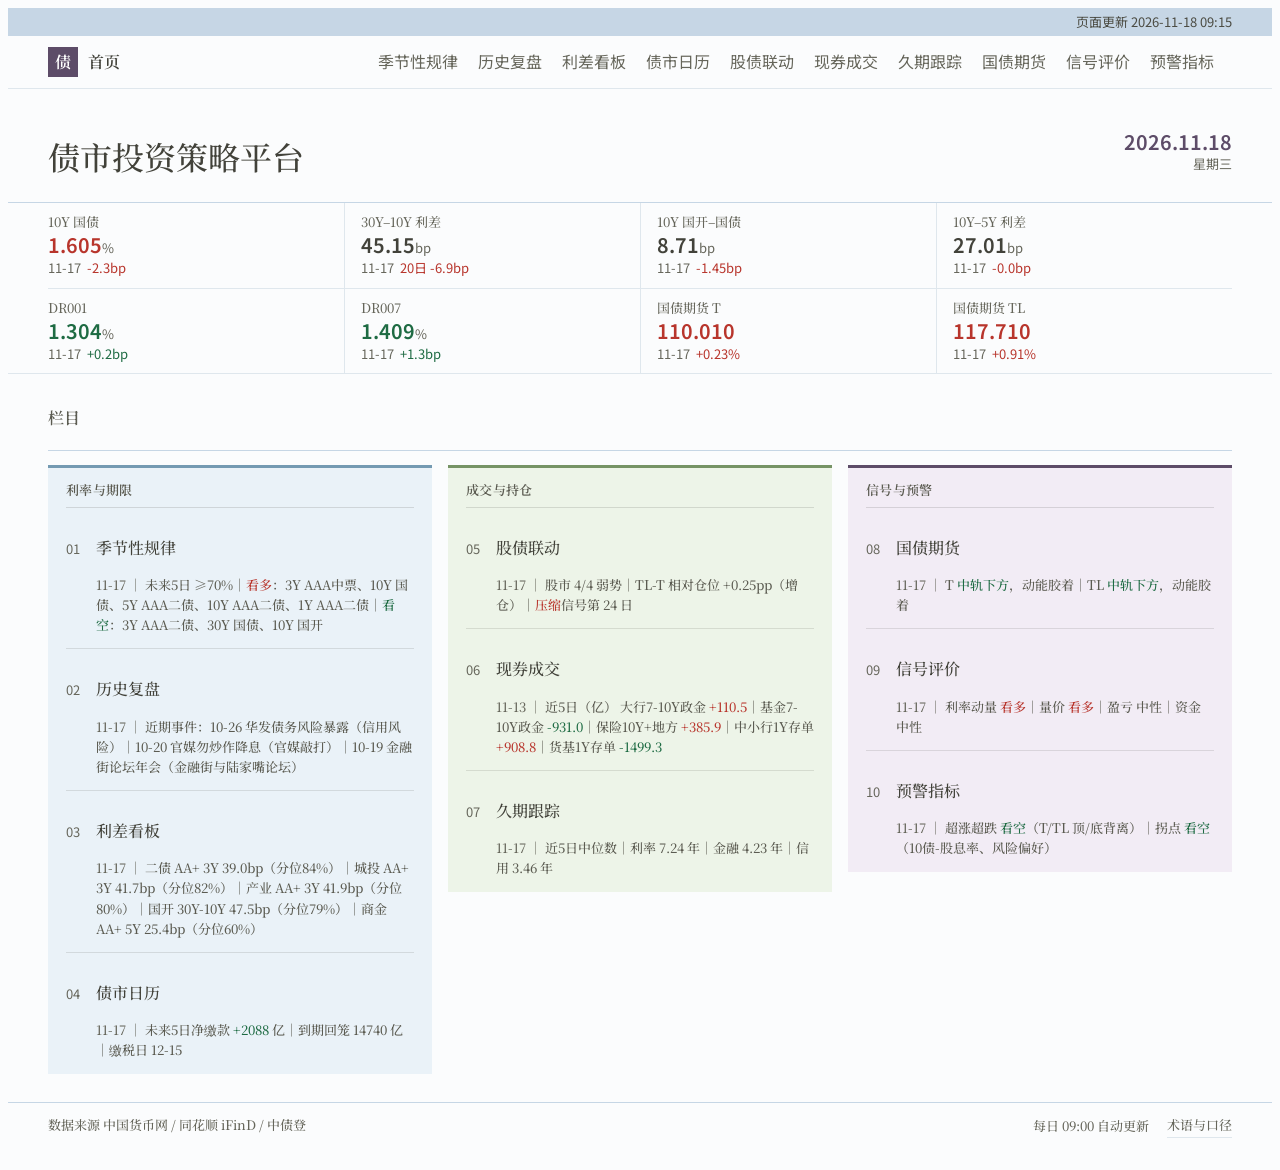
==== commit 51198a71: "update index.html" ====
--- a/index.html
+++ b/index.html
@@ -147,7 +147,7 @@
 </head>
 <body>
 
-<div class="site-utility"><div class="site-wrap"><span class="site-name">债市投资策略平台</span><span class="site-meta"><span class="site-stamp">页面更新 2026-11-18 08:50</span></span></div></div>
+<div class="site-utility"><div class="site-wrap"><span class="site-name">债市投资策略平台</span><span class="site-meta"><span class="site-stamp">页面更新 2026-11-18 09:15</span></span></div></div>
 <nav class="site-nav" aria-label="模块导航"><div class="site-wrap"><a class="site-seal" href="index.html" aria-label="返回首页"><span class="seal-mark" aria-hidden="true">债</span><span class="seal-txt">首页</span></a><div class="site-links"><a href="bond-seasonality.html">季节性规律</a><a href="yield-seasonality.html">历史复盘</a><a href="spread-board.html">利差看板</a><a href="bond-calendar.html">债市日历</a><a href="stock-bond-monitor.html">股债联动</a><a href="bond-flow-lead.html">现券成交</a><a href="duration-tracking.html">久期跟踪</a><a href="treasury-futures.html">国债期货</a><a href="signal-eval.html">信号评价</a><a href="bond-alert.html">预警指标</a></div><button class="site-menu-btn" type="button" aria-expanded="false" aria-controls="site-menu">栏目</button></div><div class="site-menu" id="site-menu" hidden><a href="bond-seasonality.html">季节性规律</a><a href="yield-seasonality.html">历史复盘</a><a href="spread-board.html">利差看板</a><a href="bond-calendar.html">债市日历</a><a href="stock-bond-monitor.html">股债联动</a><a href="bond-flow-lead.html">现券成交</a><a href="duration-tracking.html">久期跟踪</a><a href="treasury-futures.html">国债期货</a><a href="signal-eval.html">信号评价</a><a href="bond-alert.html">预警指标</a></div></nav>
 <script>(function(){var a=document.querySelector(".site-links a.active");if(a){var p=a.parentNode;p.scrollLeft=Math.max(0,a.offsetLeft-p.clientWidth/2+a.offsetWidth/2);}var b=document.querySelector(".site-menu-btn"),m=document.querySelector(".site-menu");if(!b||!m)return;function set(open){m.hidden=!open;b.setAttribute("aria-expanded",open?"true":"false");}b.addEventListener("click",function(e){e.stopPropagation();set(m.hidden);});document.addEventListener("click",function(e){if(!m.hidden&&e.target!==b&&!m.contains(e.target))set(false);});document.addEventListener("keydown",function(e){if(e.key==="Escape")set(false);});m.addEventListener("click",function(e){if(e.target.tagName==="A")set(false);});})();</script>
 
@@ -163,14 +163,14 @@
 
 <section class="kpi-strip" aria-label="今日读数">
   <div class="kpi-inner">
-<a class="kpi" href="yield-seasonality.html"><span class="kpi-k">10Y 国债</span><span class="kpi-v t-bear">1.629<small class="unit">%</small></span><span class="kpi-s"><span class="kpi-d">11-16</span><span class="t-bear">+1.6bp</span></span></a>
-<a class="kpi" href="stock-bond-monitor.html"><span class="kpi-k">30Y–10Y 利差</span><span class="kpi-v">45.35<small class="unit">bp</small></span><span class="kpi-s"><span class="kpi-d">11-16</span><span class="t-bull">20日 -6.1bp</span></span></a>
-<a class="kpi" href="yield-seasonality.html"><span class="kpi-k">10Y 国开–国债</span><span class="kpi-v">10.16<small class="unit">bp</small></span><span class="kpi-s"><span class="kpi-d">11-16</span><span class="t-bull">-0.80bp</span></span></a>
-<a class="kpi" href="yield-seasonality.html"><span class="kpi-k">10Y–5Y 利差</span><span class="kpi-v">27.03<small class="unit">bp</small></span><span class="kpi-s"><span class="kpi-d">11-16</span><span class="t-bull">-1.1bp</span></span></a>
-<a class="kpi" href="bond-flow-lead.html"><span class="kpi-k">DR001</span><span class="kpi-v t-bear">1.302<small class="unit">%</small></span><span class="kpi-s"><span class="kpi-d">11-16</span><span class="t-bear">+0.9bp</span></span></a>
-<a class="kpi" href="bond-flow-lead.html"><span class="kpi-k">DR007</span><span class="kpi-v t-bear">1.396<small class="unit">%</small></span><span class="kpi-s"><span class="kpi-d">11-16</span><span class="t-bear">+2.4bp</span></span></a>
-<a class="kpi" href="treasury-futures.html"><span class="kpi-k">国债期货 T</span><span class="kpi-v t-bear">109.755</span><span class="kpi-s"><span class="kpi-d">11-16</span><span class="t-bear">-0.26%</span></span></a>
-<a class="kpi" href="treasury-futures.html"><span class="kpi-k">国债期货 TL</span><span class="kpi-v t-bear">116.650</span><span class="kpi-s"><span class="kpi-d">11-16</span><span class="t-bear">-0.68%</span></span></a>
+<a class="kpi" href="yield-seasonality.html"><span class="kpi-k">10Y 国债</span><span class="kpi-v t-bull">1.605<small class="unit">%</small></span><span class="kpi-s"><span class="kpi-d">11-17</span><span class="t-bull">-2.3bp</span></span></a>
+<a class="kpi" href="stock-bond-monitor.html"><span class="kpi-k">30Y–10Y 利差</span><span class="kpi-v">45.15<small class="unit">bp</small></span><span class="kpi-s"><span class="kpi-d">11-17</span><span class="t-bull">20日 -6.9bp</span></span></a>
+<a class="kpi" href="yield-seasonality.html"><span class="kpi-k">10Y 国开–国债</span><span class="kpi-v">8.71<small class="unit">bp</small></span><span class="kpi-s"><span class="kpi-d">11-17</span><span class="t-bull">-1.45bp</span></span></a>
+<a class="kpi" href="yield-seasonality.html"><span class="kpi-k">10Y–5Y 利差</span><span class="kpi-v">27.01<small class="unit">bp</small></span><span class="kpi-s"><span class="kpi-d">11-17</span><span class="t-bull">-0.0bp</span></span></a>
+<a class="kpi" href="bond-flow-lead.html"><span class="kpi-k">DR001</span><span class="kpi-v t-bear">1.304<small class="unit">%</small></span><span class="kpi-s"><span class="kpi-d">11-17</span><span class="t-bear">+0.2bp</span></span></a>
+<a class="kpi" href="bond-flow-lead.html"><span class="kpi-k">DR007</span><span class="kpi-v t-bear">1.409<small class="unit">%</small></span><span class="kpi-s"><span class="kpi-d">11-17</span><span class="t-bear">+1.3bp</span></span></a>
+<a class="kpi" href="treasury-futures.html"><span class="kpi-k">国债期货 T</span><span class="kpi-v t-bull">110.010</span><span class="kpi-s"><span class="kpi-d">11-17</span><span class="t-bull">+0.23%</span></span></a>
+<a class="kpi" href="treasury-futures.html"><span class="kpi-k">国债期货 TL</span><span class="kpi-v t-bull">117.710</span><span class="kpi-s"><span class="kpi-d">11-17</span><span class="t-bull">+0.91%</span></span></a>
   </div>
 </section>
 
@@ -187,21 +187,21 @@
           <span class="no">01</span>
           <div>
             <h3>季节性规律</h3>
-            <span class="st"><span class="st-date">11-16 ｜</span> 未来5日 ≥70%｜<span class="t-bull">看多</span>：3Y AAA中票、10Y 国债、5Y AAA二债、10Y AAA二债、1Y AAA二债｜<span class="t-bear">看空</span>：3Y AAA二债、30Y 国债、10Y 国开</span>
+            <span class="st"><span class="st-date">11-17 ｜</span> 未来5日 ≥70%｜<span class="t-bull">看多</span>：3Y AAA中票、10Y 国债、5Y AAA二债、10Y AAA二债、1Y AAA二债｜<span class="t-bear">看空</span>：3Y AAA二债、30Y 国债、10Y 国开</span>
           </div>
         </a>
         <a class="entry" href="yield-seasonality.html">
           <span class="no">02</span>
           <div>
             <h3>历史复盘</h3>
-            <span class="st"><span class="st-date">11-16 ｜</span> 近期事件：10-26 华发债务风险暴露（信用风险）｜10-20 官媒勿炒作降息（官媒敲打）｜10-19 金融街论坛年会（金融街与陆家嘴论坛）</span>
+            <span class="st"><span class="st-date">11-17 ｜</span> 近期事件：10-26 华发债务风险暴露（信用风险）｜10-20 官媒勿炒作降息（官媒敲打）｜10-19 金融街论坛年会（金融街与陆家嘴论坛）</span>
           </div>
         </a>
         <a class="entry" href="spread-board.html">
           <span class="no">03</span>
           <div>
             <h3>利差看板</h3>
-            <span class="st"><span class="st-date">11-16 ｜</span> 二债 AAA- 3Y 36.2bp（分位86%）｜国债 30Y-10Y 45.3bp（分位81%）｜城投 AA+ 3Y 39.2bp（分位76%）｜产业 AA+ 3Y 39.0bp（分位72%）｜商金 AAA- 3Y 17.0bp（分位62%）</span>
+            <span class="st"><span class="st-date">11-17 ｜</span> 二债 AA+ 3Y 39.0bp（分位84%）｜城投 AA+ 3Y 41.7bp（分位82%）｜产业 AA+ 3Y 41.9bp（分位80%）｜国开 30Y-10Y 47.5bp（分位79%）｜商金 AA+ 5Y 25.4bp（分位60%）</span>
           </div>
         </a>
         <a class="entry" href="bond-calendar.html">
@@ -220,7 +220,7 @@
           <span class="no">05</span>
           <div>
             <h3>股债联动</h3>
-            <span class="st"><span class="st-date">11-16 ｜</span> 股市 4/4 弱势｜TL-T 相对仓位 +1.27pp（增仓）｜<span class="t-bull">压缩</span>信号第 23 日</span>
+            <span class="st"><span class="st-date">11-17 ｜</span> 股市 4/4 弱势｜TL-T 相对仓位 +0.25pp（增仓）｜<span class="t-bull">压缩</span>信号第 24 日</span>
           </div>
         </a>
         <a class="entry" href="bond-flow-lead.html">
@@ -234,7 +234,7 @@
           <span class="no">07</span>
           <div>
             <h3>久期跟踪</h3>
-            <span class="st"><span class="st-date">11-16 ｜</span> 近5日中位数｜利率 7.17 年｜金融 4.23 年｜信用 3.46 年</span>
+            <span class="st"><span class="st-date">11-17 ｜</span> 近5日中位数｜利率 7.24 年｜金融 4.23 年｜信用 3.46 年</span>
           </div>
         </a>
         </div>
@@ -246,21 +246,21 @@
           <span class="no">08</span>
           <div>
             <h3>国债期货</h3>
-            <span class="st"><span class="st-date">11-16 ｜</span> T <span class="t-bear">中轨下方</span>，动能胶着，<span class="t-bull">RSI超卖</span>｜TL <span class="t-bear">均线走弱</span>，<span class="t-bull">跌破布林下轨</span>，动能胶着，<span class="t-bull">RSI超卖</span></span>
+            <span class="st"><span class="st-date">11-17 ｜</span> T <span class="t-bear">中轨下方</span>，动能胶着｜TL <span class="t-bear">中轨下方</span>，动能胶着</span>
           </div>
         </a>
         <a class="entry" href="signal-eval.html">
           <span class="no">09</span>
           <div>
             <h3>信号评价</h3>
-            <span class="st"><span class="st-date">11-16 ｜</span> 利率动量 <span class="sig-long">看多</span>｜量价 <span class="sig-long">看多</span>｜盈亏 中性｜资金 中性</span>
+            <span class="st"><span class="st-date">11-17 ｜</span> 利率动量 <span class="sig-long">看多</span>｜量价 <span class="sig-long">看多</span>｜盈亏 中性｜资金 中性</span>
           </div>
         </a>
         <a class="entry" href="bond-alert.html">
           <span class="no">10</span>
           <div>
             <h3>预警指标</h3>
-            <span class="st"><span class="st-date">11-16 ｜</span> 超涨超跌 <span class="t-bear">看空</span>（T/TL 顶/底背离）｜拐点 <span class="t-bear">看空</span>（10债-股息率、风险偏好）</span>
+            <span class="st"><span class="st-date">11-17 ｜</span> 超涨超跌 <span class="t-bear">看空</span>（T/TL 顶/底背离）｜拐点 <span class="t-bear">看空</span>（10债-股息率、风险偏好）</span>
           </div>
         </a>
         </div>
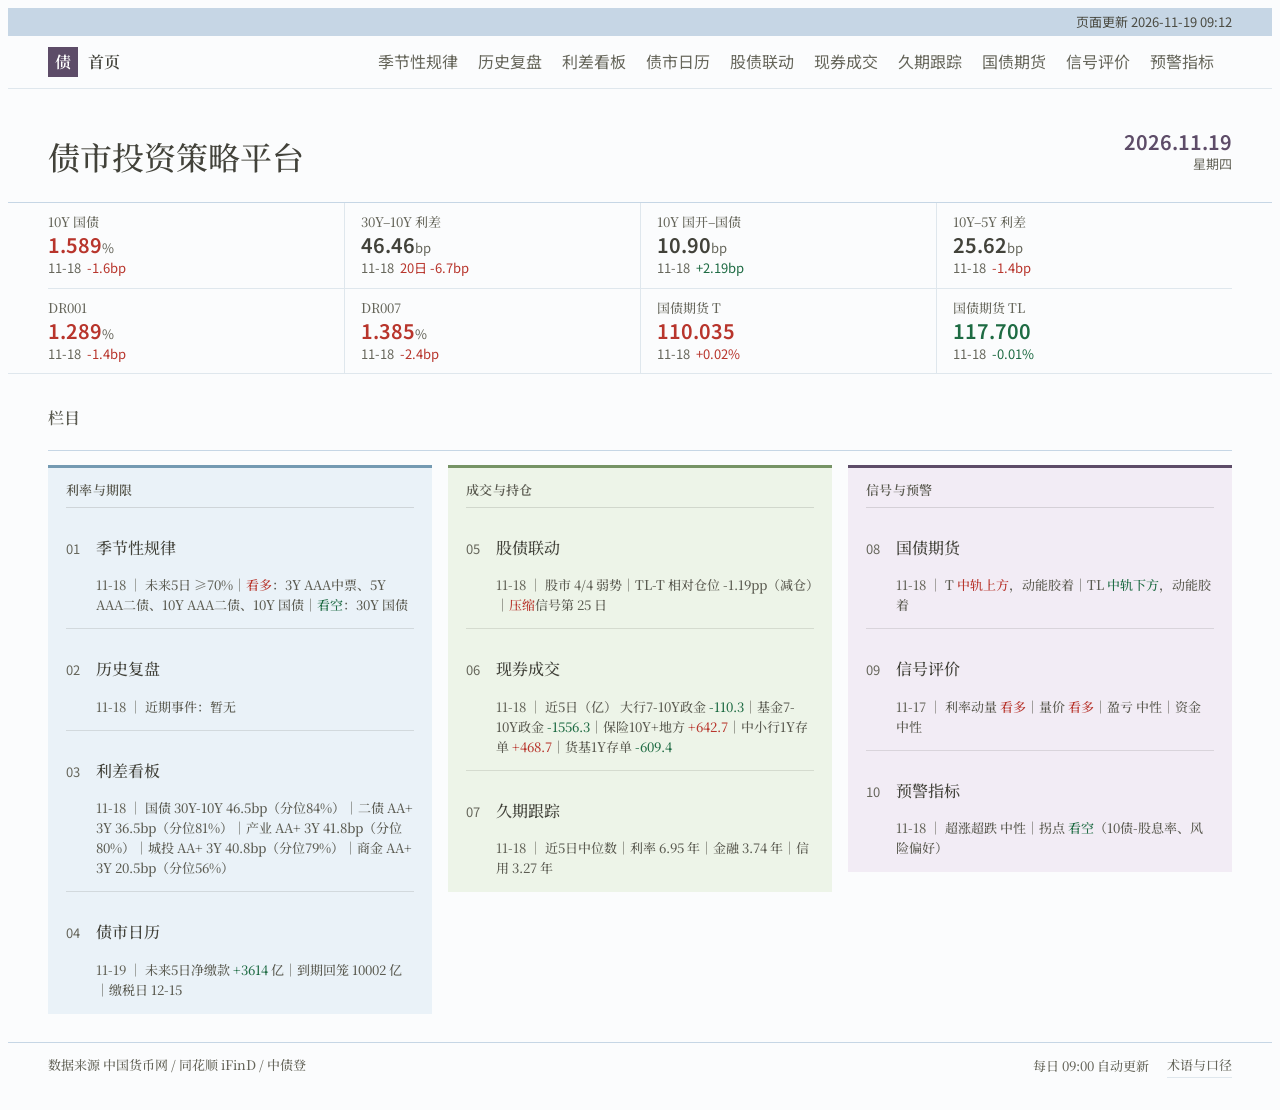
==== commit e025479d: "update index.html" ====
--- a/index.html
+++ b/index.html
@@ -147,7 +147,7 @@
 </head>
 <body>
 
-<div class="site-utility"><div class="site-wrap"><span class="site-name">债市投资策略平台</span><span class="site-meta"><span class="site-stamp">页面更新 2026-11-18 09:15</span></span></div></div>
+<div class="site-utility"><div class="site-wrap"><span class="site-name">债市投资策略平台</span><span class="site-meta"><span class="site-stamp">页面更新 2026-11-19 09:12</span></span></div></div>
 <nav class="site-nav" aria-label="模块导航"><div class="site-wrap"><a class="site-seal" href="index.html" aria-label="返回首页"><span class="seal-mark" aria-hidden="true">债</span><span class="seal-txt">首页</span></a><div class="site-links"><a href="bond-seasonality.html">季节性规律</a><a href="yield-seasonality.html">历史复盘</a><a href="spread-board.html">利差看板</a><a href="bond-calendar.html">债市日历</a><a href="stock-bond-monitor.html">股债联动</a><a href="bond-flow-lead.html">现券成交</a><a href="duration-tracking.html">久期跟踪</a><a href="treasury-futures.html">国债期货</a><a href="signal-eval.html">信号评价</a><a href="bond-alert.html">预警指标</a></div><button class="site-menu-btn" type="button" aria-expanded="false" aria-controls="site-menu">栏目</button></div><div class="site-menu" id="site-menu" hidden><a href="bond-seasonality.html">季节性规律</a><a href="yield-seasonality.html">历史复盘</a><a href="spread-board.html">利差看板</a><a href="bond-calendar.html">债市日历</a><a href="stock-bond-monitor.html">股债联动</a><a href="bond-flow-lead.html">现券成交</a><a href="duration-tracking.html">久期跟踪</a><a href="treasury-futures.html">国债期货</a><a href="signal-eval.html">信号评价</a><a href="bond-alert.html">预警指标</a></div></nav>
 <script>(function(){var a=document.querySelector(".site-links a.active");if(a){var p=a.parentNode;p.scrollLeft=Math.max(0,a.offsetLeft-p.clientWidth/2+a.offsetWidth/2);}var b=document.querySelector(".site-menu-btn"),m=document.querySelector(".site-menu");if(!b||!m)return;function set(open){m.hidden=!open;b.setAttribute("aria-expanded",open?"true":"false");}b.addEventListener("click",function(e){e.stopPropagation();set(m.hidden);});document.addEventListener("click",function(e){if(!m.hidden&&e.target!==b&&!m.contains(e.target))set(false);});document.addEventListener("keydown",function(e){if(e.key==="Escape")set(false);});m.addEventListener("click",function(e){if(e.target.tagName==="A")set(false);});})();</script>
 
@@ -155,22 +155,22 @@
   <div class="wrap">
     <h1>债市投资策略平台</h1>
     <div class="issue-date" aria-label="日期">
-      <div class="d">2026.11.18</div>
-      <div class="wd">星期三</div>
+      <div class="d">2026.11.19</div>
+      <div class="wd">星期四</div>
     </div>
   </div>
 </header>
 
 <section class="kpi-strip" aria-label="今日读数">
   <div class="kpi-inner">
-<a class="kpi" href="yield-seasonality.html"><span class="kpi-k">10Y 国债</span><span class="kpi-v t-bull">1.605<small class="unit">%</small></span><span class="kpi-s"><span class="kpi-d">11-17</span><span class="t-bull">-2.3bp</span></span></a>
-<a class="kpi" href="stock-bond-monitor.html"><span class="kpi-k">30Y–10Y 利差</span><span class="kpi-v">45.15<small class="unit">bp</small></span><span class="kpi-s"><span class="kpi-d">11-17</span><span class="t-bull">20日 -6.9bp</span></span></a>
-<a class="kpi" href="yield-seasonality.html"><span class="kpi-k">10Y 国开–国债</span><span class="kpi-v">8.71<small class="unit">bp</small></span><span class="kpi-s"><span class="kpi-d">11-17</span><span class="t-bull">-1.45bp</span></span></a>
-<a class="kpi" href="yield-seasonality.html"><span class="kpi-k">10Y–5Y 利差</span><span class="kpi-v">27.01<small class="unit">bp</small></span><span class="kpi-s"><span class="kpi-d">11-17</span><span class="t-bull">-0.0bp</span></span></a>
-<a class="kpi" href="bond-flow-lead.html"><span class="kpi-k">DR001</span><span class="kpi-v t-bear">1.304<small class="unit">%</small></span><span class="kpi-s"><span class="kpi-d">11-17</span><span class="t-bear">+0.2bp</span></span></a>
-<a class="kpi" href="bond-flow-lead.html"><span class="kpi-k">DR007</span><span class="kpi-v t-bear">1.409<small class="unit">%</small></span><span class="kpi-s"><span class="kpi-d">11-17</span><span class="t-bear">+1.3bp</span></span></a>
-<a class="kpi" href="treasury-futures.html"><span class="kpi-k">国债期货 T</span><span class="kpi-v t-bull">110.010</span><span class="kpi-s"><span class="kpi-d">11-17</span><span class="t-bull">+0.23%</span></span></a>
-<a class="kpi" href="treasury-futures.html"><span class="kpi-k">国债期货 TL</span><span class="kpi-v t-bull">117.710</span><span class="kpi-s"><span class="kpi-d">11-17</span><span class="t-bull">+0.91%</span></span></a>
+<a class="kpi" href="yield-seasonality.html"><span class="kpi-k">10Y 国债</span><span class="kpi-v t-bull">1.589<small class="unit">%</small></span><span class="kpi-s"><span class="kpi-d">11-18</span><span class="t-bull">-1.6bp</span></span></a>
+<a class="kpi" href="stock-bond-monitor.html"><span class="kpi-k">30Y–10Y 利差</span><span class="kpi-v">46.46<small class="unit">bp</small></span><span class="kpi-s"><span class="kpi-d">11-18</span><span class="t-bull">20日 -6.7bp</span></span></a>
+<a class="kpi" href="yield-seasonality.html"><span class="kpi-k">10Y 国开–国债</span><span class="kpi-v">10.90<small class="unit">bp</small></span><span class="kpi-s"><span class="kpi-d">11-18</span><span class="t-bear">+2.19bp</span></span></a>
+<a class="kpi" href="yield-seasonality.html"><span class="kpi-k">10Y–5Y 利差</span><span class="kpi-v">25.62<small class="unit">bp</small></span><span class="kpi-s"><span class="kpi-d">11-18</span><span class="t-bull">-1.4bp</span></span></a>
+<a class="kpi" href="bond-flow-lead.html"><span class="kpi-k">DR001</span><span class="kpi-v t-bull">1.289<small class="unit">%</small></span><span class="kpi-s"><span class="kpi-d">11-18</span><span class="t-bull">-1.4bp</span></span></a>
+<a class="kpi" href="bond-flow-lead.html"><span class="kpi-k">DR007</span><span class="kpi-v t-bull">1.385<small class="unit">%</small></span><span class="kpi-s"><span class="kpi-d">11-18</span><span class="t-bull">-2.4bp</span></span></a>
+<a class="kpi" href="treasury-futures.html"><span class="kpi-k">国债期货 T</span><span class="kpi-v t-bull">110.035</span><span class="kpi-s"><span class="kpi-d">11-18</span><span class="t-bull">+0.02%</span></span></a>
+<a class="kpi" href="treasury-futures.html"><span class="kpi-k">国债期货 TL</span><span class="kpi-v t-bear">117.700</span><span class="kpi-s"><span class="kpi-d">11-18</span><span class="t-bear">-0.01%</span></span></a>
   </div>
 </section>
 
@@ -187,28 +187,28 @@
           <span class="no">01</span>
           <div>
             <h3>季节性规律</h3>
-            <span class="st"><span class="st-date">11-17 ｜</span> 未来5日 ≥70%｜<span class="t-bull">看多</span>：3Y AAA中票、10Y 国债、5Y AAA二债、10Y AAA二债、1Y AAA二债｜<span class="t-bear">看空</span>：3Y AAA二债、30Y 国债、10Y 国开</span>
+            <span class="st"><span class="st-date">11-18 ｜</span> 未来5日 ≥70%｜<span class="t-bull">看多</span>：3Y AAA中票、5Y AAA二债、10Y AAA二债、10Y 国债｜<span class="t-bear">看空</span>：30Y 国债</span>
           </div>
         </a>
         <a class="entry" href="yield-seasonality.html">
           <span class="no">02</span>
           <div>
             <h3>历史复盘</h3>
-            <span class="st"><span class="st-date">11-17 ｜</span> 近期事件：10-26 华发债务风险暴露（信用风险）｜10-20 官媒勿炒作降息（官媒敲打）｜10-19 金融街论坛年会（金融街与陆家嘴论坛）</span>
+            <span class="st"><span class="st-date">11-18 ｜</span> 近期事件：暂无</span>
           </div>
         </a>
         <a class="entry" href="spread-board.html">
           <span class="no">03</span>
           <div>
             <h3>利差看板</h3>
-            <span class="st"><span class="st-date">11-17 ｜</span> 二债 AA+ 3Y 39.0bp（分位84%）｜城投 AA+ 3Y 41.7bp（分位82%）｜产业 AA+ 3Y 41.9bp（分位80%）｜国开 30Y-10Y 47.5bp（分位79%）｜商金 AA+ 5Y 25.4bp（分位60%）</span>
+            <span class="st"><span class="st-date">11-18 ｜</span> 国债 30Y-10Y 46.5bp（分位84%）｜二债 AA+ 3Y 36.5bp（分位81%）｜产业 AA+ 3Y 41.8bp（分位80%）｜城投 AA+ 3Y 40.8bp（分位79%）｜商金 AA+ 3Y 20.5bp（分位56%）</span>
           </div>
         </a>
         <a class="entry" href="bond-calendar.html">
           <span class="no">04</span>
           <div>
             <h3>债市日历</h3>
-            <span class="st"><span class="st-date">11-17 ｜</span> 未来5日净缴款 <span class="t-bear">+2088</span> 亿｜到期回笼 14740 亿｜缴税日 12-15</span>
+            <span class="st"><span class="st-date">11-19 ｜</span> 未来5日净缴款 <span class="t-bear">+3614</span> 亿｜到期回笼 10002 亿｜缴税日 12-15</span>
           </div>
         </a>
         </div>
@@ -220,21 +220,21 @@
           <span class="no">05</span>
           <div>
             <h3>股债联动</h3>
-            <span class="st"><span class="st-date">11-17 ｜</span> 股市 4/4 弱势｜TL-T 相对仓位 +0.25pp（增仓）｜<span class="t-bull">压缩</span>信号第 24 日</span>
+            <span class="st"><span class="st-date">11-18 ｜</span> 股市 4/4 弱势｜TL-T 相对仓位 -1.19pp（减仓）｜<span class="t-bull">压缩</span>信号第 25 日</span>
           </div>
         </a>
         <a class="entry" href="bond-flow-lead.html">
           <span class="no">06</span>
           <div>
             <h3>现券成交</h3>
-            <span class="st"><span class="st-date">11-13 ｜</span> 近5日（亿） 大行7-10Y政金 <span class="t-bull">+110.5</span>｜基金7-10Y政金 <span class="t-bear">-931.0</span>｜保险10Y+地方 <span class="t-bull">+385.9</span>｜中小行1Y存单 <span class="t-bull">+908.8</span>｜货基1Y存单 <span class="t-bear">-1499.3</span></span>
+            <span class="st"><span class="st-date">11-18 ｜</span> 近5日（亿） 大行7-10Y政金 <span class="t-bear">-110.3</span>｜基金7-10Y政金 <span class="t-bear">-1556.3</span>｜保险10Y+地方 <span class="t-bull">+642.7</span>｜中小行1Y存单 <span class="t-bull">+468.7</span>｜货基1Y存单 <span class="t-bear">-609.4</span></span>
           </div>
         </a>
         <a class="entry" href="duration-tracking.html">
           <span class="no">07</span>
           <div>
             <h3>久期跟踪</h3>
-            <span class="st"><span class="st-date">11-17 ｜</span> 近5日中位数｜利率 7.24 年｜金融 4.23 年｜信用 3.46 年</span>
+            <span class="st"><span class="st-date">11-18 ｜</span> 近5日中位数｜利率 6.95 年｜金融 3.74 年｜信用 3.27 年</span>
           </div>
         </a>
         </div>
@@ -246,7 +246,7 @@
           <span class="no">08</span>
           <div>
             <h3>国债期货</h3>
-            <span class="st"><span class="st-date">11-17 ｜</span> T <span class="t-bear">中轨下方</span>，动能胶着｜TL <span class="t-bear">中轨下方</span>，动能胶着</span>
+            <span class="st"><span class="st-date">11-18 ｜</span> T <span class="t-bull">中轨上方</span>，动能胶着｜TL <span class="t-bear">中轨下方</span>，动能胶着</span>
           </div>
         </a>
         <a class="entry" href="signal-eval.html">
@@ -260,7 +260,7 @@
           <span class="no">10</span>
           <div>
             <h3>预警指标</h3>
-            <span class="st"><span class="st-date">11-17 ｜</span> 超涨超跌 <span class="t-bear">看空</span>（T/TL 顶/底背离）｜拐点 <span class="t-bear">看空</span>（10债-股息率、风险偏好）</span>
+            <span class="st"><span class="st-date">11-18 ｜</span> 超涨超跌 中性｜拐点 <span class="t-bear">看空</span>（10债-股息率、风险偏好）</span>
           </div>
         </a>
         </div>
--- a/fonts.css
+++ b/fonts.css
@@ -17,7 +17,7 @@
   font-weight: 300 700;
   font-display: swap;
   src: url(fonts/noto-sans-sc/001.woff2) format('woff2');
-  unicode-range: U+20-22;
+  unicode-range: U+20-22, U+FF1D;
 }
 @font-face {
   font-family: 'Noto Sans SC Web';
@@ -297,7 +297,7 @@
   font-weight: 300 700;
   font-display: swap;
   src: url(fonts/noto-sans-sc/036.woff2) format('woff2');
-  unicode-range: U+20-22;
+  unicode-range: U+20-22, U+7425;
 }
 @font-face {
   font-family: 'Noto Sans SC Web';
@@ -649,7 +649,7 @@
   font-weight: 300 700;
   font-display: swap;
   src: url(fonts/noto-sans-sc/080.woff2) format('woff2');
-  unicode-range: U+20-22, U+60, U+515C, U+62FD, U+655E, U+6590, U+6EAF, U+70DB, U+77EE;
+  unicode-range: U+20-22, U+60, U+515C, U+62FD, U+655E, U+6590, U+6EAF, U+70DB, U+73C0, U+77EE;
 }
 @font-face {
   font-family: 'Noto Sans SC Web';
@@ -665,7 +665,7 @@
   font-weight: 300 700;
   font-display: swap;
   src: url(fonts/noto-sans-sc/082.woff2) format('woff2');
-  unicode-range: U+20-22, U+5E, U+25BC, U+25CF, U+4E56, U+566A, U+60E9, U+614C, U+6233, U+62E6, U+6808, U+7AD6;
+  unicode-range: U+20-22, U+5E, U+25BC, U+25CF, U+4E56, U+566A, U+60E9, U+614C, U+6233, U+62E6, U+632A, U+6808, U+7AD6, U+FF0F;
 }
 @font-face {
   font-family: 'Noto Sans SC Web';
@@ -673,7 +673,7 @@
   font-weight: 300 700;
   font-display: swap;
   src: url(fonts/noto-sans-sc/083.woff2) format('woff2');
-  unicode-range: U+20-22, U+2191, U+2460-2461, U+4EF2, U+51D1, U+6070, U+60D5, U+62BC, U+63A9, U+6572, U+6D3D, U+6EA2, U+77E9, U+7A84, U+7AED, U+7B3C, U+8721, U+8EB2, U+903B, U+903E;
+  unicode-range: U+20-22, U+B0, U+2191, U+2460-2461, U+4EF2, U+51D1, U+6070, U+60D5, U+62BC, U+63A9, U+6572, U+65EC, U+6D3D, U+6EA2, U+77E9, U+7A84, U+7AED, U+7B3C, U+7F34, U+8721, U+8EB2, U+903B, U+903E;
 }
 @font-face {
   font-family: 'Noto Sans SC Web';
@@ -689,7 +689,7 @@
   font-weight: 300 700;
   font-display: swap;
   src: url(fonts/noto-sans-sc/085.woff2) format('woff2');
-  unicode-range: U+20-22, U+24, U+4EF0, U+507F, U+5151, U+51BB, U+51FD, U+5272, U+52FE, U+53C9, U+53E0, U+56CA, U+5F7C, U+61D2, U+629B, U+659C, U+6734, U+6851, U+6E21, U+6EE4, U+6F58, U+7686, U+76FE, U+7BAD, U+7EEA, U+8679, U+8870, U+8E29, U+8F74, U+8FDF, U+9489, U+94AE, U+9AA4;
+  unicode-range: U+20-22, U+24, U+4EF0, U+507F, U+5151, U+51BB, U+51FD, U+5272, U+52FE, U+53C9, U+53E0, U+56CA, U+5F7C, U+61D2, U+629B, U+659C, U+6670, U+6734, U+6851, U+6E21, U+6EE4, U+6F58, U+7686, U+76FE, U+7BAD, U+7EEA, U+8679, U+8870, U+8E29, U+8F74, U+8FDF, U+9489, U+94AE, U+9971, U+9AA4;
 }
 @font-face {
   font-family: 'Noto Sans SC Web';
@@ -705,7 +705,7 @@
   font-weight: 300 700;
   font-display: swap;
   src: url(fonts/noto-sans-sc/087.woff2) format('woff2');
-  unicode-range: U+20-22, U+300C-300D, U+4E58, U+4F38, U+503E, U+5141, U+5766, U+5FA1, U+60AC, U+62D6, U+632F, U+65C1, U+6846, U+6B8B, U+6CBF, U+6D45, U+6DA8, U+6EDA, U+6F0F, U+731B, U+7626, U+7C97, U+7ED5, U+820D, U+88C2, U+8986, U+8D56, U+8D8B, U+8E2A, U+8F68, U+8FA8, U+963B, U+9677, U+9A71, U+9A91, U+FF0D;
+  unicode-range: U+20-22, U+300C-300D, U+4E58, U+4F38, U+503E, U+5141, U+5766, U+5FA1, U+60AC, U+62D6, U+632F, U+649E, U+65C1, U+65E6, U+6846, U+6B8B, U+6CBF, U+6D45, U+6DA8, U+6EDA, U+6F0F, U+731B, U+7626, U+7C97, U+7ED5, U+820D, U+88C2, U+8986, U+8D56, U+8D8B, U+8E2A, U+8F68, U+8FA8, U+963B, U+9677, U+9A71, U+9A91, U+FF0D;
 }
 @font-face {
   font-family: 'Noto Sans SC Web';
@@ -721,7 +721,7 @@
   font-weight: 300 700;
   font-display: swap;
   src: url(fonts/noto-sans-sc/089.woff2) format('woff2');
-  unicode-range: U+20-23, U+3D, U+4E01, U+4E39, U+4ECD, U+4EEA, U+501F, U+51C0, U+5200, U+520A, U+5224, U+5360, U+5371, U+539A, U+56FA, U+574F, U+592E, U+5939, U+5B97, U+5BBD, U+5BF8, U+5C0A, U+5C3A, U+602A, U+6050, U+6162, U+62BD, U+62DF, U+62FC, U+6302, U+635F, U+6563, U+6620, U+675F, U+67D0, U+67D3, U+684C, U+690D, U+6D25, U+6DF7, U+6ED1, U+6F02, U+70C8, U+7A0D, U+7D2B, U+7EB9, U+7ED8, U+7F18, U+7F29, U+817F, U+865A, U+89E6, U+8C37, U+8D25, U+8DDD, U+8FEA, U+9010, U+9012, U+907F, U+91CA, U+94FA, U+9501, U+9634, U+9694, U+9707, U+9769, U+9A7B, U+9AA8, U+9ED8;
+  unicode-range: U+20-23, U+3D, U+4E01, U+4E39, U+4ECD, U+4EEA, U+501F, U+50A8, U+51C0, U+5200, U+520A, U+5224, U+52B3, U+5348, U+5360, U+5371, U+539A, U+56FA, U+574F, U+592E, U+5939, U+5B97, U+5BBD, U+5BF8, U+5C0A, U+5C3A, U+602A, U+6050, U+6162, U+6293, U+62BD, U+62DF, U+62FC, U+6302, U+635F, U+6563, U+6620, U+6697, U+675F, U+67D0, U+67D3, U+684C, U+6885, U+690D, U+6D25, U+6DF7, U+6ED1, U+6F02, U+70C8, U+7126, U+7A0D, U+7D2B, U+7EB9, U+7ED8, U+7F18, U+7F29, U+817F, U+865A, U+89E6, U+8C37, U+8D25, U+8D38, U+8DDD, U+8FEA, U+9010, U+9012, U+907F, U+91CA, U+94FA, U+9501, U+9634, U+9694, U+9707, U+9769, U+9A7B, U+9AA8, U+9ED8;
 }
 @font-face {
   font-family: 'Noto Sans SC Web';
@@ -729,7 +729,7 @@
   font-weight: 300 700;
   font-display: swap;
   src: url(fonts/noto-sans-sc/090.woff2) format('woff2');
-  unicode-range: U+20-22, U+26, U+3C, U+3E, U+D7, U+4E4E, U+4E71, U+4EBF, U+5012, U+51B0, U+51B2, U+521A, U+5220, U+5237, U+523B, U+526F, U+53E5, U+53F3, U+54C8, U+54E5, U+5706, U+5750, U+59D4, U+5B9C, U+5BDF, U+5C04, U+5C3E, U+5C4F, U+5C9B, U+5CF0, U+5DE6, U+5E01, U+5E78, U+5E9C, U+5EF6, U+5F39, U+6258, U+6263, U+6267, U+6298, U+62A2, U+62E5, U+6311, U+6389, U+63A2, U+63D2, U+654F, U+6597, U+65CF, U+65E7, U+6682, U+66F2, U+672B, U+6811, U+6863, U+6982, U+6BD2, U+6CF0, U+6D0B, U+6D59, U+6E7E, U+6F6E, U+6FB3, U+732E, U+76D6, U+7840, U+7A0E, U+7A33, U+7A97, U+7B26, U+7EC3, U+7F3A, U+80DC, U+811A, U+83DC, U+8457, U+8BAD, U+8BEF, U+8D62, U+8DD1, U+8DF3, U+8F6E, U+8FF9, U+900F, U+94A2, U+955C, U+9644, U+964D, U+96F6-96F7, U+9732, U+9759, U+9760, U+987A, U+989C, U+9F50;
+  unicode-range: U+20-22, U+26, U+3C, U+3E, U+D7, U+4E4E, U+4E71, U+4EBF, U+5012, U+51B0, U+51B2, U+521A, U+5220, U+5237, U+523B, U+526F, U+53E5, U+53F3, U+54C8, U+54E5, U+5706, U+5750, U+59D4, U+5B9C, U+5BDF, U+5C04, U+5C3E, U+5C4F, U+5C9B, U+5CF0, U+5DE6, U+5E01, U+5E78, U+5E9C, U+5EF6, U+5F39, U+6258, U+6263, U+6267, U+6298, U+62A2, U+62E5, U+6311, U+6389, U+63A2, U+63D2, U+654F, U+6597, U+65CF, U+65E7, U+6682, U+66F2, U+672B, U+6811, U+6863, U+6982, U+6BD2, U+6CF0, U+6D0B, U+6D59, U+6E7E, U+6F6E, U+6FB3, U+732E, U+76D6, U+7840, U+79CB, U+7A0E, U+7A33, U+7A3F, U+7A97, U+7B26, U+7EC3, U+7F3A, U+80DC, U+811A, U+83DC, U+8457, U+8BAD, U+8BEF, U+8D62, U+8DD1, U+8DF3, U+8F6E, U+8FF9, U+900F, U+94A2, U+955C, U+9644, U+964D, U+96F6-96F7, U+9732, U+9759, U+9760, U+987A, U+989C, U+9F50;
 }
 @font-face {
   font-family: 'Noto Sans SC Web';
@@ -737,7 +737,7 @@
   font-weight: 300 700;
   font-display: swap;
   src: url(fonts/noto-sans-sc/091.woff2) format('woff2');
-  unicode-range: U+20-22, U+7E, U+2026, U+4E03, U+4E25, U+4E34, U+4E45, U+4E5D, U+4EAE, U+4ED8, U+4F59, U+4F73, U+4F9D, U+5047, U+505C, U+519C, U+51CF, U+5267, U+5356, U+5382, U+538B, U+53E6, U+5426, U+542B, U+542F, U+5708, U+5757, U+57DF, U+590F, U+591C, U+5965, U+5A01, U+5B63, U+5BA1, U+5C42, U+5DEE, U+5E0C, U+5E8F, U+5EA7, U+5F02, U+5F52, U+5F81, U+6279, U+62C5, U+63CF, U+65BD, U+65E9, U+665A, U+66B4, U+677E, U+67B6, U+680F, U+68C0, U+6B7B, U+6BCD, U+6C38, U+6C47, U+6CB3, U+6CE2, U+6D3E, U+6D4F, U+6FC0, U+7075, U+725B, U+7565, U+76AE, U+76D1, U+7834, U+7968, U+7981, U+7A81, U+7B14, U+7D27, U+7EAF, U+7EB8, U+7EE7, U+7EFF, U+7FFB, U+805A, U+80A1, U+82CF, U+82E5, U+836F, U+84DD, U+878D, U+8857, U+8865, U+8B66, U+8BB2, U+8C08, U+8D1F, U+8D35, U+8DDF, U+8F93, U+8FDD, U+8FF0, U+8FF7, U+9000, U+9047, U+94C1, U+94F6, U+9646, U+9648, U+9669, U+987B, U+987E, U+989D;
+  unicode-range: U+20-22, U+7E, U+2026, U+4E03, U+4E25, U+4E34, U+4E45, U+4E5D, U+4EAE, U+4ED8, U+4F59, U+4F73, U+4F9D, U+5047, U+505C, U+519C, U+51CF, U+5267, U+5356, U+5382, U+538B, U+53E6, U+5426, U+542B, U+542F, U+5708, U+5757, U+57DF, U+590F, U+591C, U+5965, U+5A01, U+5B63, U+5BA1, U+5C42, U+5DEE, U+5E0C, U+5E86, U+5E8F, U+5EA7, U+5F02, U+5F52, U+5F81, U+6279, U+62C5, U+63CF, U+65BD, U+65E9, U+665A, U+66B4, U+677E, U+67B6, U+680F, U+68C0, U+6B7B, U+6BCD, U+6C38, U+6C47, U+6CB3, U+6CE2, U+6D3E, U+6D4F, U+6FC0, U+7075, U+725B, U+7565, U+76AE, U+76D1, U+7834, U+7968, U+7981, U+7A81, U+7B14, U+7D27, U+7EAF, U+7EB8, U+7EE7, U+7EFF, U+7FFB, U+805A, U+80A1, U+82CF, U+82E5, U+836F, U+84DD, U+878D, U+8857, U+8865, U+8B66, U+8BB2, U+8C08, U+8D1F, U+8D35, U+8DDF, U+8F93, U+8FDD, U+8FF0, U+8FF7, U+9000, U+9047, U+94C1, U+94F6, U+9646, U+9648, U+9669, U+987B, U+987E, U+989D;
 }
 @font-face {
   font-family: 'Noto Sans SC Web';
@@ -745,7 +745,7 @@
   font-weight: 300 700;
   font-display: swap;
   src: url(fonts/noto-sans-sc/092.woff2) format('woff2');
-  unicode-range: U+20-22, U+25, U+4E14, U+4E49, U+4EC5, U+4EFD, U+4F3C, U+4F4F, U+4F8B, U+4FBF, U+5019, U+5145, U+516B, U+516D, U+5178, U+5199, U+51B3, U+5207, U+5212, U+5219, U+521D, U+52BF, U+5347, U+534A, U+5370, U+53F2, U+547D, U+54CD, U+552E, U+56F4, U+5747, U+575B, U+5883, U+589E, U+5931, U+5947, U+5957, U+5A92, U+5B83, U+5C14, U+5C1A, U+5C3D, U+5C40, U+5C45, U+5C5E, U+5E95, U+5F80, U+5F85, U+5FD7, U+626B, U+627F, U+62C9, U+6309, U+63A7, U+6545, U+65AD, U+666E, U+671B, U+677F, U+6781, U+6790, U+6797, U+6821, U+6838-6839, U+6B62, U+6BB5, U+6D4B, U+6D4E, U+6E29, U+6E2F, U+6EE1, U+6F14, U+72B6, U+72EC, U+7387, U+7533, U+753B, U+76CA, U+76D8, U+7701, U+773C, U+77ED, U+7814, U+79BB, U+79C1, U+79EF, U+79FB, U+7A76, U+7B56, U+7B97, U+7D20, U+7EC8, U+7EDD, U+7EED, U+7EFC, U+80CC, U+8303, U+843D, U+89C9, U+89D2, U+8BA2, U+8BCD, U+8BE6, U+8C61, U+8D22, U+8D26-8D27, U+8D8A, U+8F6F, U+8F7B, U+8F83, U+8F91, U+8FB9, U+8FD4, U+8FDC, U+9002, U+9519, U+95ED, U+961F, U+9632-9633, U+968F-9690, U+96BE, U+9876, U+9884, U+9988, U+9999, U+9EC4, U+FF1B;
+  unicode-range: U+20-22, U+25, U+4E14, U+4E49, U+4EC5, U+4EFD, U+4F3C, U+4F4F, U+4F8B, U+4FBF, U+5019, U+5145, U+516B, U+516D, U+5178, U+5199, U+51B3, U+51B5, U+5207, U+5212, U+5219, U+521D, U+52BF, U+5347, U+534A, U+5370, U+53F2, U+547D, U+54CD, U+552E, U+56F4, U+5747, U+575B, U+5883, U+589E, U+5931, U+5947, U+5957, U+5A92, U+5B83, U+5C14, U+5C1A, U+5C3D, U+5C40, U+5C45, U+5C5E, U+5E95, U+5F80, U+5F85, U+5FD7, U+626B, U+627F, U+62C9, U+6309, U+63A7, U+6545, U+65AD, U+666E, U+671B, U+677F, U+6781, U+6790, U+6797, U+6821, U+6838-6839, U+6B62, U+6BB5, U+6D4B, U+6D4E, U+6E29, U+6E2F, U+6EE1, U+6F14, U+72B6, U+72EC, U+7387, U+7533, U+753B, U+76CA, U+76D8, U+7701, U+773C, U+77ED, U+7814, U+79BB, U+79C1, U+79EF, U+79FB, U+7A76, U+7B56, U+7B97, U+7D20, U+7EC8, U+7EDD, U+7EED, U+7EFC, U+80CC, U+8303, U+843D, U+89C9, U+89D2, U+8BA2, U+8BCD, U+8BE6, U+8C61, U+8D22, U+8D26-8D27, U+8D8A, U+8F6F, U+8F7B, U+8F83, U+8F91, U+8FB9, U+8FD4, U+8FDC, U+9002, U+9519, U+95ED, U+961F, U+9632-9633, U+968F-9690, U+96BE, U+9876, U+9884, U+9988, U+9999, U+9EC4, U+FF1B;
 }
 @font-face {
   font-family: 'Noto Sans SC Web';
@@ -753,7 +753,7 @@
   font-weight: 300 700;
   font-display: swap;
   src: url(fonts/noto-sans-sc/093.woff2) format('woff2');
-  unicode-range: U+20-22, U+2B, U+40, U+3000, U+300A-300B, U+4E70, U+4E91-4E92, U+4E94, U+4E9B, U+4ECA, U+4F01, U+4F18, U+4F46, U+4F4E, U+4F9B, U+4FEE, U+503C, U+5065, U+50CF, U+5148, U+518D, U+51C6, U+51E0, U+5217, U+529E-529F, U+5341, U+5361, U+5386, U+53C2, U+53CC, U+53D7-53D8, U+53EA, U+5404, U+5411, U+5468, U+5668, U+56E0, U+56E2, U+56ED, U+57FA, U+5904, U+592A, U+59CB, U+5B58, U+5BC6, U+5C71, U+5DF1, U+5E26, U+5E93, U+5EB7, U+5F15, U+5F20, U+5F3A, U+5F62, U+5F8B, U+5FC5, U+627E, U+628A, U+62E9, U+6307, U+6362, U+636E, U+6539, U+653F, U+6548, U+6574, U+6613, U+663E, U+666F, U+672A, U+6784, U+6A21, U+6B3E, U+6B65, U+6BCF, U+6C5F, U+6DF1, U+7167, U+724C, U+73AF, U+754C, U+7559, U+767D, U+7740, U+786E, U+798F, U+79F0, U+7AEF, U+7B7E, U+7BB1, U+7EA2, U+7EA6, U+7EC4, U+7EC6, U+7EDC, U+7EF4, U+8003, U+81F3-81F4, U+822A, U+89C2, U+89C8, U+8BA9, U+8BB8, U+8BC6, U+8BD5, U+8BE5, U+8BED, U+8C03, U+8D2D, U+8D34, U+8D70, U+8DB3, U+8FBE, U+8FCE, U+8FD1, U+8FDE, U+9001, U+901F-9020, U+90A3, U+914D, U+91C7, U+94FE, U+952E, U+9645, U+9664, U+9700, U+9752, U+975E, U+9879, U+9886, U+9A6C, U+9A8C, U+9ED1, U+9F99;
+  unicode-range: U+20-22, U+2B, U+40, U+300A-300B, U+4E70, U+4E91-4E92, U+4E94, U+4E9B, U+4ECA, U+4F01, U+4F18, U+4F46, U+4F4E, U+4F9B, U+4FEE, U+503C, U+5065, U+50CF, U+5148, U+518D, U+51C6, U+51E0, U+5217, U+529E-529F, U+5341, U+5361, U+5386, U+53C2, U+53CC, U+53D7-53D8, U+53EA, U+5404, U+5411, U+5468, U+5668, U+56E0, U+56E2, U+56ED, U+57FA, U+5904, U+592A, U+59CB, U+5B58, U+5BC6, U+5C71, U+5DF1, U+5E26, U+5E93, U+5EB7, U+5F15, U+5F20, U+5F3A, U+5F62, U+5F8B, U+5FC5, U+627E, U+628A, U+62E9, U+6307, U+6362, U+636E, U+6539, U+653F, U+6548, U+6574, U+6613, U+6625, U+663E, U+666F, U+672A, U+6784, U+6A21, U+6B3E, U+6B65, U+6BCF, U+6C5F, U+6DF1, U+7167, U+724C, U+73AF, U+754C, U+7559, U+767D, U+7740, U+786E, U+798F, U+79F0, U+7AEF, U+7B7E, U+7BB1, U+7EA2, U+7EA6, U+7EC4, U+7EC6, U+7EDC, U+7EF4, U+8003, U+81F3-81F4, U+822A, U+89C2, U+89C8, U+8BA9, U+8BB8, U+8BC6, U+8BD5, U+8BE5, U+8BED, U+8C03, U+8D2D, U+8D34, U+8D70, U+8DB3, U+8FBE, U+8FCE, U+8FD1, U+8FDE, U+9001, U+901F-9020, U+90A3, U+914D, U+91C7, U+94FE, U+952E, U+9645, U+9664, U+9700, U+9752, U+975E, U+9879, U+9886, U+9A6C, U+9A8C, U+9ED1, U+9F99;
 }
 @font-face {
   font-family: 'Noto Sans SC Web';
@@ -769,7 +769,7 @@
   font-weight: 300 700;
   font-display: swap;
   src: url(fonts/noto-sans-sc/095.woff2) format('woff2');
-  unicode-range: U+20-22, U+3C, U+3E, U+5F, U+7C, U+4E09-4E0B, U+4E0D-4E0E, U+4E1A, U+4E2A, U+4E3A-4E3B, U+4E4B, U+4E86, U+4E8E, U+4EA7, U+4EE4-4EE5, U+4F1A, U+4F4D, U+4F53, U+4F5C, U+4FE1, U+5165, U+5168, U+516C, U+5173, U+5176, U+5185, U+51FA, U+5206, U+5230, U+5236, U+524D, U+529B, U+52A0-52A1, U+52A8, U+5316, U+533A, U+53D1, U+53EF, U+53F7-53F8, U+5408, U+540C-540E, U+544A, U+548C, U+54C1, U+56DE, U+56FD-56FE, U+5728, U+5730, U+5916, U+591A, U+5927, U+5929, U+597D, U+5982, U+5B50, U+5B89, U+5B9A, U+5B9E, U+5BB6, U+5BF9, U+5C0F, U+5DE5, U+5E02, U+5E73-5E74, U+5E7F, U+5EA6, U+5F00, U+5F0F, U+5F53, U+5F55, U+5FAE, U+5FC3, U+6027, U+606F, U+60C5, U+610F, U+6210, U+6237, U+6240, U+624B, U+6280, U+62A5, U+63A5, U+63A8, U+63D0, U+6536, U+6570, U+6587, U+65B9, U+65E0, U+65F6, U+660E, U+662F, U+66F4, U+6700, U+670D, U+672C, U+673A, U+6743, U+6765, U+679C, U+6B21, U+6B63, U+6CBB, U+6CD5, U+6CE8, U+6D3B, U+70ED, U+7247-7248, U+7269, U+7279, U+73B0, U+7406, U+751F, U+7528, U+7535, U+767B, U+76F8, U+770B, U+77E5, U+79D1, U+7AD9, U+7B49, U+7C7B, U+7CFB, U+7EBF, U+7ECF, U+7F8E, U+8005, U+8054, U+80FD, U+81EA, U+85CF, U+884C, U+8868, U+8981, U+89C6, U+8BBA, U+8BF4, U+8BF7, U+8D44, U+8FC7, U+8FD8-8FD9, U+8FDB, U+901A, U+9053, U+90E8, U+91D1, U+957F, U+95E8, U+95F4, U+9762, U+9875, U+9898, U+9996, U+9AD8, U+FF08-FF09;
+  unicode-range: U+20-22, U+3C, U+3E, U+5F, U+7C, U+4E09-4E0B, U+4E0D-4E0E, U+4E1A, U+4E2A, U+4E3A-4E3B, U+4E4B, U+4E86, U+4E8E, U+4EA7, U+4EE4-4EE5, U+4F1A, U+4F4D, U+4F53, U+4F5C, U+4FE1, U+5165, U+5168, U+516C, U+5173, U+5176, U+5185, U+51FA, U+5206, U+5230, U+5236, U+524D, U+529B, U+52A0-52A1, U+52A8, U+5316, U+533A, U+53D1, U+53EF, U+53F7-53F8, U+5408, U+540C-540E, U+544A, U+548C, U+54C1, U+56DE, U+56FD-56FE, U+5728, U+5730, U+5916, U+591A, U+5927, U+5929, U+597D, U+5982, U+5B50, U+5B89, U+5B9A, U+5B9E, U+5BB6, U+5BF9, U+5C0F, U+5DE5, U+5E02, U+5E73-5E74, U+5E7F, U+5EA6, U+5F00, U+5F0F, U+5F53, U+5F55, U+5FAE, U+5FC3, U+6027, U+606F, U+60C5, U+610F, U+6210, U+6237, U+6240, U+624B, U+6280, U+62A5, U+63A5, U+63A8, U+63D0, U+6536, U+6570, U+6587, U+65B9, U+65E0, U+65F6, U+660E, U+662F, U+66F4, U+6700, U+670D, U+672C, U+673A, U+6743, U+6765, U+679C, U+6B21, U+6B63, U+6CBB, U+6CD5, U+6CE8, U+6D3B, U+70ED, U+7247-7248, U+7269, U+7279, U+73B0, U+7406, U+751F, U+7528, U+7535, U+767B, U+76F8, U+770B, U+77E5, U+793E, U+79D1, U+7AD9, U+7B49, U+7C7B, U+7CFB, U+7EBF, U+7ECF, U+7F8E, U+8005, U+8054, U+80FD, U+81EA, U+85CF, U+884C, U+8868, U+8981, U+89C6, U+8BBA, U+8BF4, U+8BF7, U+8D44, U+8FC7, U+8FD8-8FD9, U+8FDB, U+901A, U+9053, U+90E8, U+91D1, U+957F, U+95E8, U+95F4, U+9762, U+9875, U+9898, U+9996, U+9AD8, U+FF08-FF09;
 }
 @font-face {
   font-family: 'Noto Sans SC Web';
@@ -809,7 +809,7 @@
   font-weight: 300 700;
   font-display: swap;
   src: url(fonts/noto-sans-sc/100.woff2) format('woff2');
-  unicode-range: U+20-7E, U+B1-B2, U+B7, U+D7, U+F7, U+304, U+2013-2014, U+201C-201D, U+2026, U+2191, U+2193, U+2212;
+  unicode-range: U+20-7E, U+B0-B2, U+B7, U+D7, U+F7, U+304, U+2013-2014, U+201C-201D, U+2026, U+2191, U+2193, U+2212;
 }
 @font-face {
   font-family: 'Noto Serif SC Web';
@@ -825,7 +825,7 @@
   font-weight: 300 700;
   font-display: swap;
   src: url(fonts/noto-serif-sc/001.woff2) format('woff2');
-  unicode-range: U+20-22;
+  unicode-range: U+20-22, U+FF1D;
 }
 @font-face {
   font-family: 'Noto Serif SC Web';
@@ -1105,7 +1105,7 @@
   font-weight: 300 700;
   font-display: swap;
   src: url(fonts/noto-serif-sc/036.woff2) format('woff2');
-  unicode-range: U+20-22;
+  unicode-range: U+20-22, U+7425;
 }
 @font-face {
   font-family: 'Noto Serif SC Web';
@@ -1457,7 +1457,7 @@
   font-weight: 300 700;
   font-display: swap;
   src: url(fonts/noto-serif-sc/080.woff2) format('woff2');
-  unicode-range: U+20-22, U+60, U+515C, U+62FD, U+655E, U+6590, U+6EAF, U+70DB, U+77EE;
+  unicode-range: U+20-22, U+60, U+515C, U+62FD, U+655E, U+6590, U+6EAF, U+70DB, U+73C0, U+77EE;
 }
 @font-face {
   font-family: 'Noto Serif SC Web';
@@ -1473,7 +1473,7 @@
   font-weight: 300 700;
   font-display: swap;
   src: url(fonts/noto-serif-sc/082.woff2) format('woff2');
-  unicode-range: U+20-22, U+5E, U+25BC, U+25CF, U+4E56, U+566A, U+60E9, U+614C, U+6233, U+62E6, U+6808, U+7AD6;
+  unicode-range: U+20-22, U+5E, U+25BC, U+25CF, U+4E56, U+566A, U+60E9, U+614C, U+6233, U+62E6, U+632A, U+6808, U+7AD6, U+FF0F;
 }
 @font-face {
   font-family: 'Noto Serif SC Web';
@@ -1481,7 +1481,7 @@
   font-weight: 300 700;
   font-display: swap;
   src: url(fonts/noto-serif-sc/083.woff2) format('woff2');
-  unicode-range: U+20-22, U+2191, U+2460-2461, U+4EF2, U+51D1, U+6070, U+60D5, U+62BC, U+63A9, U+6572, U+6D3D, U+6EA2, U+77E9, U+7A84, U+7AED, U+7B3C, U+8721, U+8EB2, U+903B, U+903E;
+  unicode-range: U+20-22, U+B0, U+2191, U+2460-2461, U+4EF2, U+51D1, U+6070, U+60D5, U+62BC, U+63A9, U+6572, U+65EC, U+6D3D, U+6EA2, U+77E9, U+7A84, U+7AED, U+7B3C, U+7F34, U+8721, U+8EB2, U+903B, U+903E;
 }
 @font-face {
   font-family: 'Noto Serif SC Web';
@@ -1497,7 +1497,7 @@
   font-weight: 300 700;
   font-display: swap;
   src: url(fonts/noto-serif-sc/085.woff2) format('woff2');
-  unicode-range: U+20-22, U+24, U+4EF0, U+507F, U+5151, U+51BB, U+51FD, U+5272, U+52FE, U+53C9, U+53E0, U+56CA, U+5F7C, U+61D2, U+629B, U+659C, U+6734, U+6851, U+6E21, U+6EE4, U+6F58, U+7686, U+76FE, U+7BAD, U+7EEA, U+8679, U+8870, U+8E29, U+8F74, U+8FDF, U+9489, U+94AE, U+9AA4;
+  unicode-range: U+20-22, U+24, U+4EF0, U+507F, U+5151, U+51BB, U+51FD, U+5272, U+52FE, U+53C9, U+53E0, U+56CA, U+5F7C, U+61D2, U+629B, U+659C, U+6670, U+6734, U+6851, U+6E21, U+6EE4, U+6F58, U+7686, U+76FE, U+7BAD, U+7EEA, U+8679, U+8870, U+8E29, U+8F74, U+8FDF, U+9489, U+94AE, U+9971, U+9AA4;
 }
 @font-face {
   font-family: 'Noto Serif SC Web';
@@ -1513,7 +1513,7 @@
   font-weight: 300 700;
   font-display: swap;
   src: url(fonts/noto-serif-sc/087.woff2) format('woff2');
-  unicode-range: U+20-22, U+300C-300D, U+4E58, U+4F38, U+503E, U+5141, U+5766, U+5FA1, U+60AC, U+62D6, U+632F, U+65C1, U+6846, U+6B8B, U+6CBF, U+6D45, U+6DA8, U+6EDA, U+6F0F, U+731B, U+7626, U+7C97, U+7ED5, U+820D, U+88C2, U+8986, U+8D56, U+8D8B, U+8E2A, U+8F68, U+8FA8, U+963B, U+9677, U+9A71, U+9A91, U+FF0D;
+  unicode-range: U+20-22, U+300C-300D, U+4E58, U+4F38, U+503E, U+5141, U+5766, U+5FA1, U+60AC, U+62D6, U+632F, U+649E, U+65C1, U+65E6, U+6846, U+6B8B, U+6CBF, U+6D45, U+6DA8, U+6EDA, U+6F0F, U+731B, U+7626, U+7C97, U+7ED5, U+820D, U+88C2, U+8986, U+8D56, U+8D8B, U+8E2A, U+8F68, U+8FA8, U+963B, U+9677, U+9A71, U+9A91, U+FF0D;
 }
 @font-face {
   font-family: 'Noto Serif SC Web';
@@ -1529,7 +1529,7 @@
   font-weight: 300 700;
   font-display: swap;
   src: url(fonts/noto-serif-sc/089.woff2) format('woff2');
-  unicode-range: U+20-23, U+3D, U+4E01, U+4E39, U+4ECD, U+4EEA, U+501F, U+51C0, U+5200, U+520A, U+5224, U+5360, U+5371, U+539A, U+56FA, U+574F, U+592E, U+5939, U+5B97, U+5BBD, U+5BF8, U+5C0A, U+5C3A, U+602A, U+6050, U+6162, U+62BD, U+62DF, U+62FC, U+6302, U+635F, U+6563, U+6620, U+675F, U+67D0, U+67D3, U+684C, U+690D, U+6D25, U+6DF7, U+6ED1, U+6F02, U+70C8, U+7A0D, U+7D2B, U+7EB9, U+7ED8, U+7F18, U+7F29, U+817F, U+865A, U+89E6, U+8C37, U+8D25, U+8DDD, U+8FEA, U+9010, U+9012, U+907F, U+91CA, U+94FA, U+9501, U+9634, U+9694, U+9707, U+9769, U+9A7B, U+9AA8, U+9ED8;
+  unicode-range: U+20-23, U+3D, U+4E01, U+4E39, U+4ECD, U+4EEA, U+501F, U+50A8, U+51C0, U+5200, U+520A, U+5224, U+52B3, U+5348, U+5360, U+5371, U+539A, U+56FA, U+574F, U+592E, U+5939, U+5B97, U+5BBD, U+5BF8, U+5C0A, U+5C3A, U+602A, U+6050, U+6162, U+6293, U+62BD, U+62DF, U+62FC, U+6302, U+635F, U+6563, U+6620, U+6697, U+675F, U+67D0, U+67D3, U+684C, U+6885, U+690D, U+6D25, U+6DF7, U+6ED1, U+6F02, U+70C8, U+7126, U+7A0D, U+7D2B, U+7EB9, U+7ED8, U+7F18, U+7F29, U+817F, U+865A, U+89E6, U+8C37, U+8D25, U+8D38, U+8DDD, U+8FEA, U+9010, U+9012, U+907F, U+91CA, U+94FA, U+9501, U+9634, U+9694, U+9707, U+9769, U+9A7B, U+9AA8, U+9ED8;
 }
 @font-face {
   font-family: 'Noto Serif SC Web';
@@ -1537,7 +1537,7 @@
   font-weight: 300 700;
   font-display: swap;
   src: url(fonts/noto-serif-sc/090.woff2) format('woff2');
-  unicode-range: U+20-22, U+26, U+3C, U+3E, U+D7, U+4E4E, U+4E71, U+4EBF, U+5012, U+51B0, U+51B2, U+521A, U+5220, U+5237, U+523B, U+526F, U+53E5, U+53F3, U+54C8, U+54E5, U+5706, U+5750, U+59D4, U+5B9C, U+5BDF, U+5C04, U+5C3E, U+5C4F, U+5C9B, U+5CF0, U+5DE6, U+5E01, U+5E78, U+5E9C, U+5EF6, U+5F39, U+6258, U+6263, U+6267, U+6298, U+62A2, U+62E5, U+6311, U+6389, U+63A2, U+63D2, U+654F, U+6597, U+65CF, U+65E7, U+6682, U+66F2, U+672B, U+6811, U+6863, U+6982, U+6BD2, U+6CF0, U+6D0B, U+6D59, U+6E7E, U+6F6E, U+6FB3, U+732E, U+76D6, U+7840, U+7A0E, U+7A33, U+7A97, U+7B26, U+7EC3, U+7F3A, U+80DC, U+811A, U+83DC, U+8457, U+8BAD, U+8BEF, U+8D62, U+8DD1, U+8DF3, U+8F6E, U+8FF9, U+900F, U+94A2, U+955C, U+9644, U+964D, U+96F6-96F7, U+9732, U+9759, U+9760, U+987A, U+989C, U+9F50;
+  unicode-range: U+20-22, U+26, U+3C, U+3E, U+D7, U+4E4E, U+4E71, U+4EBF, U+5012, U+51B0, U+51B2, U+521A, U+5220, U+5237, U+523B, U+526F, U+53E5, U+53F3, U+54C8, U+54E5, U+5706, U+5750, U+59D4, U+5B9C, U+5BDF, U+5C04, U+5C3E, U+5C4F, U+5C9B, U+5CF0, U+5DE6, U+5E01, U+5E78, U+5E9C, U+5EF6, U+5F39, U+6258, U+6263, U+6267, U+6298, U+62A2, U+62E5, U+6311, U+6389, U+63A2, U+63D2, U+654F, U+6597, U+65CF, U+65E7, U+6682, U+66F2, U+672B, U+6811, U+6863, U+6982, U+6BD2, U+6CF0, U+6D0B, U+6D59, U+6E7E, U+6F6E, U+6FB3, U+732E, U+76D6, U+7840, U+79CB, U+7A0E, U+7A33, U+7A3F, U+7A97, U+7B26, U+7EC3, U+7F3A, U+80DC, U+811A, U+83DC, U+8457, U+8BAD, U+8BEF, U+8D62, U+8DD1, U+8DF3, U+8F6E, U+8FF9, U+900F, U+94A2, U+955C, U+9644, U+964D, U+96F6-96F7, U+9732, U+9759, U+9760, U+987A, U+989C, U+9F50;
 }
 @font-face {
   font-family: 'Noto Serif SC Web';
@@ -1545,7 +1545,7 @@
   font-weight: 300 700;
   font-display: swap;
   src: url(fonts/noto-serif-sc/091.woff2) format('woff2');
-  unicode-range: U+20-22, U+7E, U+2026, U+4E03, U+4E25, U+4E34, U+4E45, U+4E5D, U+4EAE, U+4ED8, U+4F59, U+4F73, U+4F9D, U+5047, U+505C, U+519C, U+51CF, U+5267, U+5356, U+5382, U+538B, U+53E6, U+5426, U+542B, U+542F, U+5708, U+5757, U+57DF, U+590F, U+591C, U+5965, U+5A01, U+5B63, U+5BA1, U+5C42, U+5DEE, U+5E0C, U+5E8F, U+5EA7, U+5F02, U+5F52, U+5F81, U+6279, U+62C5, U+63CF, U+65BD, U+65E9, U+665A, U+66B4, U+677E, U+67B6, U+680F, U+68C0, U+6B7B, U+6BCD, U+6C38, U+6C47, U+6CB3, U+6CE2, U+6D3E, U+6D4F, U+6FC0, U+7075, U+725B, U+7565, U+76AE, U+76D1, U+7834, U+7968, U+7981, U+7A81, U+7B14, U+7D27, U+7EAF, U+7EB8, U+7EE7, U+7EFF, U+7FFB, U+805A, U+80A1, U+82CF, U+82E5, U+836F, U+84DD, U+878D, U+8857, U+8865, U+8B66, U+8BB2, U+8C08, U+8D1F, U+8D35, U+8DDF, U+8F93, U+8FDD, U+8FF0, U+8FF7, U+9000, U+9047, U+94C1, U+94F6, U+9646, U+9648, U+9669, U+987B, U+987E, U+989D;
+  unicode-range: U+20-22, U+7E, U+2026, U+4E03, U+4E25, U+4E34, U+4E45, U+4E5D, U+4EAE, U+4ED8, U+4F59, U+4F73, U+4F9D, U+5047, U+505C, U+519C, U+51CF, U+5267, U+5356, U+5382, U+538B, U+53E6, U+5426, U+542B, U+542F, U+5708, U+5757, U+57DF, U+590F, U+591C, U+5965, U+5A01, U+5B63, U+5BA1, U+5C42, U+5DEE, U+5E0C, U+5E86, U+5E8F, U+5EA7, U+5F02, U+5F52, U+5F81, U+6279, U+62C5, U+63CF, U+65BD, U+65E9, U+665A, U+66B4, U+677E, U+67B6, U+680F, U+68C0, U+6B7B, U+6BCD, U+6C38, U+6C47, U+6CB3, U+6CE2, U+6D3E, U+6D4F, U+6FC0, U+7075, U+725B, U+7565, U+76AE, U+76D1, U+7834, U+7968, U+7981, U+7A81, U+7B14, U+7D27, U+7EAF, U+7EB8, U+7EE7, U+7EFF, U+7FFB, U+805A, U+80A1, U+82CF, U+82E5, U+836F, U+84DD, U+878D, U+8857, U+8865, U+8B66, U+8BB2, U+8C08, U+8D1F, U+8D35, U+8DDF, U+8F93, U+8FDD, U+8FF0, U+8FF7, U+9000, U+9047, U+94C1, U+94F6, U+9646, U+9648, U+9669, U+987B, U+987E, U+989D;
 }
 @font-face {
   font-family: 'Noto Serif SC Web';
@@ -1553,7 +1553,7 @@
   font-weight: 300 700;
   font-display: swap;
   src: url(fonts/noto-serif-sc/092.woff2) format('woff2');
-  unicode-range: U+20-22, U+25, U+4E14, U+4E49, U+4EC5, U+4EFD, U+4F3C, U+4F4F, U+4F8B, U+4FBF, U+5019, U+5145, U+516B, U+516D, U+5178, U+5199, U+51B3, U+5207, U+5212, U+5219, U+521D, U+52BF, U+5347, U+534A, U+5370, U+53F2, U+547D, U+54CD, U+552E, U+56F4, U+5747, U+575B, U+5883, U+589E, U+5931, U+5947, U+5957, U+5A92, U+5B83, U+5C14, U+5C1A, U+5C3D, U+5C40, U+5C45, U+5C5E, U+5E95, U+5F80, U+5F85, U+5FD7, U+626B, U+627F, U+62C9, U+6309, U+63A7, U+6545, U+65AD, U+666E, U+671B, U+677F, U+6781, U+6790, U+6797, U+6821, U+6838-6839, U+6B62, U+6BB5, U+6D4B, U+6D4E, U+6E29, U+6E2F, U+6EE1, U+6F14, U+72B6, U+72EC, U+7387, U+7533, U+753B, U+76CA, U+76D8, U+7701, U+773C, U+77ED, U+7814, U+79BB, U+79C1, U+79EF, U+79FB, U+7A76, U+7B56, U+7B97, U+7D20, U+7EC8, U+7EDD, U+7EED, U+7EFC, U+80CC, U+8303, U+843D, U+89C9, U+89D2, U+8BA2, U+8BCD, U+8BE6, U+8C61, U+8D22, U+8D26-8D27, U+8D8A, U+8F6F, U+8F7B, U+8F83, U+8F91, U+8FB9, U+8FD4, U+8FDC, U+9002, U+9519, U+95ED, U+961F, U+9632-9633, U+968F-9690, U+96BE, U+9876, U+9884, U+9988, U+9999, U+9EC4, U+FF1B;
+  unicode-range: U+20-22, U+25, U+4E14, U+4E49, U+4EC5, U+4EFD, U+4F3C, U+4F4F, U+4F8B, U+4FBF, U+5019, U+5145, U+516B, U+516D, U+5178, U+5199, U+51B3, U+51B5, U+5207, U+5212, U+5219, U+521D, U+52BF, U+5347, U+534A, U+5370, U+53F2, U+547D, U+54CD, U+552E, U+56F4, U+5747, U+575B, U+5883, U+589E, U+5931, U+5947, U+5957, U+5A92, U+5B83, U+5C14, U+5C1A, U+5C3D, U+5C40, U+5C45, U+5C5E, U+5E95, U+5F80, U+5F85, U+5FD7, U+626B, U+627F, U+62C9, U+6309, U+63A7, U+6545, U+65AD, U+666E, U+671B, U+677F, U+6781, U+6790, U+6797, U+6821, U+6838-6839, U+6B62, U+6BB5, U+6D4B, U+6D4E, U+6E29, U+6E2F, U+6EE1, U+6F14, U+72B6, U+72EC, U+7387, U+7533, U+753B, U+76CA, U+76D8, U+7701, U+773C, U+77ED, U+7814, U+79BB, U+79C1, U+79EF, U+79FB, U+7A76, U+7B56, U+7B97, U+7D20, U+7EC8, U+7EDD, U+7EED, U+7EFC, U+80CC, U+8303, U+843D, U+89C9, U+89D2, U+8BA2, U+8BCD, U+8BE6, U+8C61, U+8D22, U+8D26-8D27, U+8D8A, U+8F6F, U+8F7B, U+8F83, U+8F91, U+8FB9, U+8FD4, U+8FDC, U+9002, U+9519, U+95ED, U+961F, U+9632-9633, U+968F-9690, U+96BE, U+9876, U+9884, U+9988, U+9999, U+9EC4, U+FF1B;
 }
 @font-face {
   font-family: 'Noto Serif SC Web';
@@ -1561,7 +1561,7 @@
   font-weight: 300 700;
   font-display: swap;
   src: url(fonts/noto-serif-sc/093.woff2) format('woff2');
-  unicode-range: U+20-22, U+2B, U+40, U+3000, U+300A-300B, U+4E70, U+4E91-4E92, U+4E94, U+4E9B, U+4ECA, U+4F01, U+4F18, U+4F46, U+4F4E, U+4F9B, U+4FEE, U+503C, U+5065, U+50CF, U+5148, U+518D, U+51C6, U+51E0, U+5217, U+529E-529F, U+5341, U+5361, U+5386, U+53C2, U+53CC, U+53D7-53D8, U+53EA, U+5404, U+5411, U+5468, U+5668, U+56E0, U+56E2, U+56ED, U+57FA, U+5904, U+592A, U+59CB, U+5B58, U+5BC6, U+5C71, U+5DF1, U+5E26, U+5E93, U+5EB7, U+5F15, U+5F20, U+5F3A, U+5F62, U+5F8B, U+5FC5, U+627E, U+628A, U+62E9, U+6307, U+6362, U+636E, U+6539, U+653F, U+6548, U+6574, U+6613, U+663E, U+666F, U+672A, U+6784, U+6A21, U+6B3E, U+6B65, U+6BCF, U+6C5F, U+6DF1, U+7167, U+724C, U+73AF, U+754C, U+7559, U+767D, U+7740, U+786E, U+798F, U+79F0, U+7AEF, U+7B7E, U+7BB1, U+7EA2, U+7EA6, U+7EC4, U+7EC6, U+7EDC, U+7EF4, U+8003, U+81F3-81F4, U+822A, U+89C2, U+89C8, U+8BA9, U+8BB8, U+8BC6, U+8BD5, U+8BE5, U+8BED, U+8C03, U+8D2D, U+8D34, U+8D70, U+8DB3, U+8FBE, U+8FCE, U+8FD1, U+8FDE, U+9001, U+901F-9020, U+90A3, U+914D, U+91C7, U+94FE, U+952E, U+9645, U+9664, U+9700, U+9752, U+975E, U+9879, U+9886, U+9A6C, U+9A8C, U+9ED1, U+9F99;
+  unicode-range: U+20-22, U+2B, U+40, U+300A-300B, U+4E70, U+4E91-4E92, U+4E94, U+4E9B, U+4ECA, U+4F01, U+4F18, U+4F46, U+4F4E, U+4F9B, U+4FEE, U+503C, U+5065, U+50CF, U+5148, U+518D, U+51C6, U+51E0, U+5217, U+529E-529F, U+5341, U+5361, U+5386, U+53C2, U+53CC, U+53D7-53D8, U+53EA, U+5404, U+5411, U+5468, U+5668, U+56E0, U+56E2, U+56ED, U+57FA, U+5904, U+592A, U+59CB, U+5B58, U+5BC6, U+5C71, U+5DF1, U+5E26, U+5E93, U+5EB7, U+5F15, U+5F20, U+5F3A, U+5F62, U+5F8B, U+5FC5, U+627E, U+628A, U+62E9, U+6307, U+6362, U+636E, U+6539, U+653F, U+6548, U+6574, U+6613, U+6625, U+663E, U+666F, U+672A, U+6784, U+6A21, U+6B3E, U+6B65, U+6BCF, U+6C5F, U+6DF1, U+7167, U+724C, U+73AF, U+754C, U+7559, U+767D, U+7740, U+786E, U+798F, U+79F0, U+7AEF, U+7B7E, U+7BB1, U+7EA2, U+7EA6, U+7EC4, U+7EC6, U+7EDC, U+7EF4, U+8003, U+81F3-81F4, U+822A, U+89C2, U+89C8, U+8BA9, U+8BB8, U+8BC6, U+8BD5, U+8BE5, U+8BED, U+8C03, U+8D2D, U+8D34, U+8D70, U+8DB3, U+8FBE, U+8FCE, U+8FD1, U+8FDE, U+9001, U+901F-9020, U+90A3, U+914D, U+91C7, U+94FE, U+952E, U+9645, U+9664, U+9700, U+9752, U+975E, U+9879, U+9886, U+9A6C, U+9A8C, U+9ED1, U+9F99;
 }
 @font-face {
   font-family: 'Noto Serif SC Web';
@@ -1577,7 +1577,7 @@
   font-weight: 300 700;
   font-display: swap;
   src: url(fonts/noto-serif-sc/095.woff2) format('woff2');
-  unicode-range: U+20-22, U+3C, U+3E, U+5F, U+7C, U+4E09-4E0B, U+4E0D-4E0E, U+4E1A, U+4E2A, U+4E3A-4E3B, U+4E4B, U+4E86, U+4E8E, U+4EA7, U+4EE4-4EE5, U+4F1A, U+4F4D, U+4F53, U+4F5C, U+4FE1, U+5165, U+5168, U+516C, U+5173, U+5176, U+5185, U+51FA, U+5206, U+5230, U+5236, U+524D, U+529B, U+52A0-52A1, U+52A8, U+5316, U+533A, U+53D1, U+53EF, U+53F7-53F8, U+5408, U+540C-540E, U+544A, U+548C, U+54C1, U+56DE, U+56FD-56FE, U+5728, U+5730, U+5916, U+591A, U+5927, U+5929, U+597D, U+5982, U+5B50, U+5B89, U+5B9A, U+5B9E, U+5BB6, U+5BF9, U+5C0F, U+5DE5, U+5E02, U+5E73-5E74, U+5E7F, U+5EA6, U+5F00, U+5F0F, U+5F53, U+5F55, U+5FAE, U+5FC3, U+6027, U+606F, U+60C5, U+610F, U+6210, U+6237, U+6240, U+624B, U+6280, U+62A5, U+63A5, U+63A8, U+63D0, U+6536, U+6570, U+6587, U+65B9, U+65E0, U+65F6, U+660E, U+662F, U+66F4, U+6700, U+670D, U+672C, U+673A, U+6743, U+6765, U+679C, U+6B21, U+6B63, U+6CBB, U+6CD5, U+6CE8, U+6D3B, U+70ED, U+7247-7248, U+7269, U+7279, U+73B0, U+7406, U+751F, U+7528, U+7535, U+767B, U+76F8, U+770B, U+77E5, U+79D1, U+7AD9, U+7B49, U+7C7B, U+7CFB, U+7EBF, U+7ECF, U+7F8E, U+8005, U+8054, U+80FD, U+81EA, U+85CF, U+884C, U+8868, U+8981, U+89C6, U+8BBA, U+8BF4, U+8BF7, U+8D44, U+8FC7, U+8FD8-8FD9, U+8FDB, U+901A, U+9053, U+90E8, U+91D1, U+957F, U+95E8, U+95F4, U+9762, U+9875, U+9898, U+9996, U+9AD8, U+FF08-FF09;
+  unicode-range: U+20-22, U+3C, U+3E, U+5F, U+7C, U+4E09-4E0B, U+4E0D-4E0E, U+4E1A, U+4E2A, U+4E3A-4E3B, U+4E4B, U+4E86, U+4E8E, U+4EA7, U+4EE4-4EE5, U+4F1A, U+4F4D, U+4F53, U+4F5C, U+4FE1, U+5165, U+5168, U+516C, U+5173, U+5176, U+5185, U+51FA, U+5206, U+5230, U+5236, U+524D, U+529B, U+52A0-52A1, U+52A8, U+5316, U+533A, U+53D1, U+53EF, U+53F7-53F8, U+5408, U+540C-540E, U+544A, U+548C, U+54C1, U+56DE, U+56FD-56FE, U+5728, U+5730, U+5916, U+591A, U+5927, U+5929, U+597D, U+5982, U+5B50, U+5B89, U+5B9A, U+5B9E, U+5BB6, U+5BF9, U+5C0F, U+5DE5, U+5E02, U+5E73-5E74, U+5E7F, U+5EA6, U+5F00, U+5F0F, U+5F53, U+5F55, U+5FAE, U+5FC3, U+6027, U+606F, U+60C5, U+610F, U+6210, U+6237, U+6240, U+624B, U+6280, U+62A5, U+63A5, U+63A8, U+63D0, U+6536, U+6570, U+6587, U+65B9, U+65E0, U+65F6, U+660E, U+662F, U+66F4, U+6700, U+670D, U+672C, U+673A, U+6743, U+6765, U+679C, U+6B21, U+6B63, U+6CBB, U+6CD5, U+6CE8, U+6D3B, U+70ED, U+7247-7248, U+7269, U+7279, U+73B0, U+7406, U+751F, U+7528, U+7535, U+767B, U+76F8, U+770B, U+77E5, U+793E, U+79D1, U+7AD9, U+7B49, U+7C7B, U+7CFB, U+7EBF, U+7ECF, U+7F8E, U+8005, U+8054, U+80FD, U+81EA, U+85CF, U+884C, U+8868, U+8981, U+89C6, U+8BBA, U+8BF4, U+8BF7, U+8D44, U+8FC7, U+8FD8-8FD9, U+8FDB, U+901A, U+9053, U+90E8, U+91D1, U+957F, U+95E8, U+95F4, U+9762, U+9875, U+9898, U+9996, U+9AD8, U+FF08-FF09;
 }
 @font-face {
   font-family: 'Noto Serif SC Web';
@@ -1617,5 +1617,5 @@
   font-weight: 300 700;
   font-display: swap;
   src: url(fonts/noto-serif-sc/100.woff2) format('woff2');
-  unicode-range: U+20-7E, U+B1-B2, U+B7, U+D7, U+F7, U+304, U+2013-2014, U+201C-201D, U+2026, U+2191, U+2193, U+2212;
-}
+  unicode-range: U+20-7E, U+B0-B2, U+B7, U+D7, U+F7, U+304, U+2013-2014, U+201C-201D, U+2026, U+2191, U+2193, U+2212;
+}
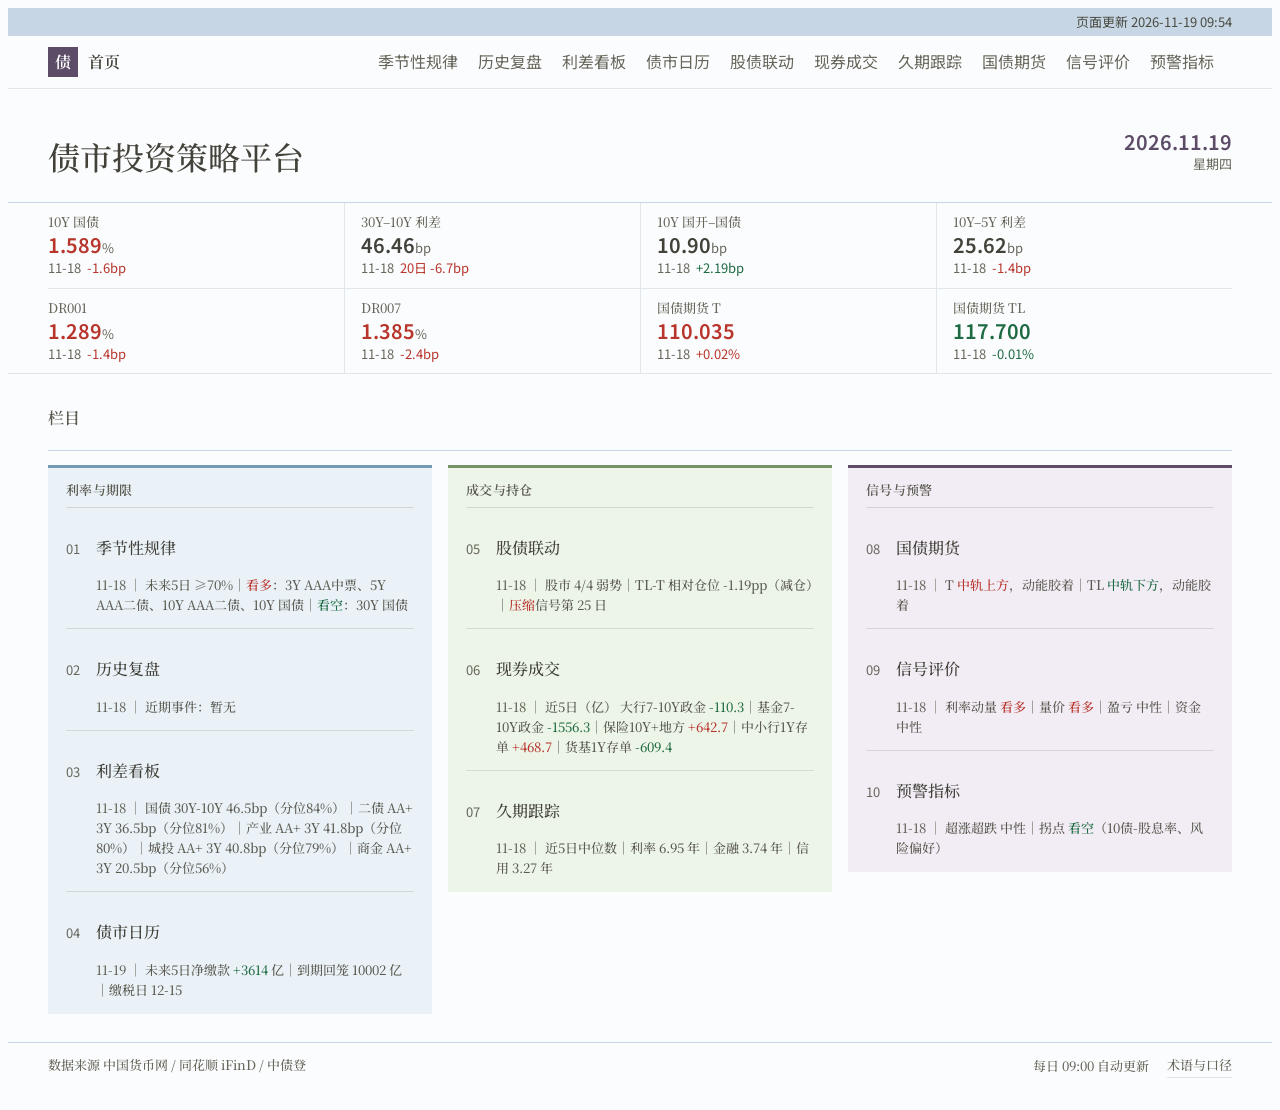
==== commit d72a0801: "update index.html" ====
--- a/index.html
+++ b/index.html
@@ -147,7 +147,7 @@
 </head>
 <body>
 
-<div class="site-utility"><div class="site-wrap"><span class="site-name">债市投资策略平台</span><span class="site-meta"><span class="site-stamp">页面更新 2026-11-19 09:12</span></span></div></div>
+<div class="site-utility"><div class="site-wrap"><span class="site-name">债市投资策略平台</span><span class="site-meta"><span class="site-stamp">页面更新 2026-11-19 09:54</span></span></div></div>
 <nav class="site-nav" aria-label="模块导航"><div class="site-wrap"><a class="site-seal" href="index.html" aria-label="返回首页"><span class="seal-mark" aria-hidden="true">债</span><span class="seal-txt">首页</span></a><div class="site-links"><a href="bond-seasonality.html">季节性规律</a><a href="yield-seasonality.html">历史复盘</a><a href="spread-board.html">利差看板</a><a href="bond-calendar.html">债市日历</a><a href="stock-bond-monitor.html">股债联动</a><a href="bond-flow-lead.html">现券成交</a><a href="duration-tracking.html">久期跟踪</a><a href="treasury-futures.html">国债期货</a><a href="signal-eval.html">信号评价</a><a href="bond-alert.html">预警指标</a></div><button class="site-menu-btn" type="button" aria-expanded="false" aria-controls="site-menu">栏目</button></div><div class="site-menu" id="site-menu" hidden><a href="bond-seasonality.html">季节性规律</a><a href="yield-seasonality.html">历史复盘</a><a href="spread-board.html">利差看板</a><a href="bond-calendar.html">债市日历</a><a href="stock-bond-monitor.html">股债联动</a><a href="bond-flow-lead.html">现券成交</a><a href="duration-tracking.html">久期跟踪</a><a href="treasury-futures.html">国债期货</a><a href="signal-eval.html">信号评价</a><a href="bond-alert.html">预警指标</a></div></nav>
 <script>(function(){var a=document.querySelector(".site-links a.active");if(a){var p=a.parentNode;p.scrollLeft=Math.max(0,a.offsetLeft-p.clientWidth/2+a.offsetWidth/2);}var b=document.querySelector(".site-menu-btn"),m=document.querySelector(".site-menu");if(!b||!m)return;function set(open){m.hidden=!open;b.setAttribute("aria-expanded",open?"true":"false");}b.addEventListener("click",function(e){e.stopPropagation();set(m.hidden);});document.addEventListener("click",function(e){if(!m.hidden&&e.target!==b&&!m.contains(e.target))set(false);});document.addEventListener("keydown",function(e){if(e.key==="Escape")set(false);});m.addEventListener("click",function(e){if(e.target.tagName==="A")set(false);});})();</script>
 
@@ -253,7 +253,7 @@
           <span class="no">09</span>
           <div>
             <h3>信号评价</h3>
-            <span class="st"><span class="st-date">11-17 ｜</span> 利率动量 <span class="sig-long">看多</span>｜量价 <span class="sig-long">看多</span>｜盈亏 中性｜资金 中性</span>
+            <span class="st"><span class="st-date">11-18 ｜</span> 利率动量 <span class="sig-long">看多</span>｜量价 <span class="sig-long">看多</span>｜盈亏 中性｜资金 中性</span>
           </div>
         </a>
         <a class="entry" href="bond-alert.html">
--- a/fonts.css
+++ b/fonts.css
@@ -633,7 +633,7 @@
   font-weight: 300 700;
   font-display: swap;
   src: url(fonts/noto-sans-sc/078.woff2) format('woff2');
-  unicode-range: U+20-22, U+5C49, U+5E27, U+655B, U+6E32, U+70C1, U+8D4E;
+  unicode-range: U+20-22, U+5C49, U+5E27, U+655B, U+6E32, U+70C1;
 }
 @font-face {
   font-family: 'Noto Sans SC Web';
@@ -657,7 +657,7 @@
   font-weight: 300 700;
   font-display: swap;
   src: url(fonts/noto-sans-sc/081.woff2) format('woff2');
-  unicode-range: U+20-22, U+2193, U+2462, U+5265, U+62D0, U+6760, U+67AF, U+6B67, U+6EDE, U+79BE, U+7F00, U+9175, U+9A8F, U+FF0B;
+  unicode-range: U+20-22, U+2193, U+2462, U+5265, U+62D0, U+6760, U+67AF, U+6B67, U+6EDE, U+7F00, U+FF0B;
 }
 @font-face {
   font-family: 'Noto Sans SC Web';
@@ -673,7 +673,7 @@
   font-weight: 300 700;
   font-display: swap;
   src: url(fonts/noto-sans-sc/083.woff2) format('woff2');
-  unicode-range: U+20-22, U+B0, U+2191, U+2460-2461, U+4EF2, U+51D1, U+6070, U+60D5, U+62BC, U+63A9, U+6572, U+65EC, U+6D3D, U+6EA2, U+77E9, U+7A84, U+7AED, U+7B3C, U+7F34, U+8721, U+8EB2, U+903B, U+903E;
+  unicode-range: U+20-22, U+B0, U+2191, U+2460-2461, U+4EF2, U+51D1, U+6070, U+60D5, U+62BC, U+63A9, U+6572, U+65EC, U+6D3D, U+6EA2, U+77E9, U+7A84, U+7AED, U+7B3C, U+7F34, U+8721, U+8EB2, U+903B;
 }
 @font-face {
   font-family: 'Noto Sans SC Web';
@@ -681,7 +681,7 @@
   font-weight: 300 700;
   font-display: swap;
   src: url(fonts/noto-sans-sc/084.woff2) format('woff2');
-  unicode-range: U+20-22, U+4E38, U+4E8F, U+503A, U+5146, U+51F8, U+54AC, U+5951, U+626D, U+62AC, U+6324, U+64A4, U+65ED, U+6876, U+7164, U+7B5B, U+8106, U+82A6, U+900A, U+906E, U+FF5C;
+  unicode-range: U+20-22, U+4E38, U+4E8F, U+503A, U+51F8, U+54AC, U+5951, U+626D, U+62AC, U+6324, U+64A4, U+65ED, U+6876, U+7B5B, U+8106, U+82A6, U+900A, U+906E, U+FF5C;
 }
 @font-face {
   font-family: 'Noto Sans SC Web';
@@ -689,7 +689,7 @@
   font-weight: 300 700;
   font-display: swap;
   src: url(fonts/noto-sans-sc/085.woff2) format('woff2');
-  unicode-range: U+20-22, U+24, U+4EF0, U+507F, U+5151, U+51BB, U+51FD, U+5272, U+52FE, U+53C9, U+53E0, U+56CA, U+5F7C, U+61D2, U+629B, U+659C, U+6670, U+6734, U+6851, U+6E21, U+6EE4, U+6F58, U+7686, U+76FE, U+7BAD, U+7EEA, U+8679, U+8870, U+8E29, U+8F74, U+8FDF, U+9489, U+94AE, U+9971, U+9AA4;
+  unicode-range: U+20-22, U+24, U+507F, U+51BB, U+51FD, U+5272, U+52FE, U+53C9, U+53E0, U+56CA, U+5F7C, U+61D2, U+629B, U+659C, U+6670, U+6734, U+6851, U+6EE4, U+7686, U+7BAD, U+7EEA, U+8870, U+8F74, U+8FDF, U+9489, U+94AE, U+9971, U+9AA4;
 }
 @font-face {
   font-family: 'Noto Sans SC Web';
@@ -697,7 +697,7 @@
   font-weight: 300 700;
   font-display: swap;
   src: url(fonts/noto-sans-sc/086.woff2) format('woff2');
-  unicode-range: U+20-22, U+2192, U+4E22, U+4E32, U+5269, U+5806, U+58F3, U+5FAA, U+5FFD, U+614E, U+6284, U+62C6, U+6491, U+6746, U+67F1, U+6842, U+7092, U+76C8, U+78A7, U+78C1, U+7EB5, U+7F5A, U+810F, U+8361, U+8BF8, U+8C28, U+8D37, U+8D54, U+8DC3, U+8DCC, U+8E0F, U+8FC1, U+90BB, U+997C;
+  unicode-range: U+20-22, U+2192, U+4E22, U+4E32, U+5269, U+5806, U+58F3, U+5FAA, U+5FFD, U+614E, U+6284, U+62C6, U+6491, U+6746, U+67F1, U+76C8, U+78C1, U+7EB5, U+7F5A, U+810F, U+8361, U+8BF8, U+8C28, U+8D37, U+8D54, U+8DC3, U+8DCC, U+8E0F, U+8FC1, U+90BB, U+997C;
 }
 @font-face {
   font-family: 'Noto Sans SC Web';
@@ -713,7 +713,7 @@
   font-weight: 300 700;
   font-display: swap;
   src: url(fonts/noto-sans-sc/088.woff2) format('woff2');
-  unicode-range: U+20-22, U+4EA6, U+4ED3, U+4F30, U+4FA7, U+500D, U+504F, U+5076, U+51EF, U+5238, U+526A, U+52DF, U+52FF, U+5634, U+585E, U+586B, U+58A8, U+5B8B, U+5E45, U+5F03, U+5F31, U+5F84, U+5FBD, U+5FC6, U+6052, U+6062, U+622A, U+6269, U+62D2, U+6446, U+6668, U+66FF, U+6717, U+6A2A, U+6CAA, U+6D6E, U+6DE1, U+6E10, U+7070, U+718A, U+7D2F, U+7F13, U+80F6, U+8861, U+88C1, U+8D5A, U+8DE8, U+8F85, U+9006, U+904D, U+95EA, U+9636, U+987F;
+  unicode-range: U+20-22, U+4EA6, U+4ED3, U+4F30, U+4FA7, U+500D, U+504F, U+5076, U+5238, U+526A, U+52FF, U+5634, U+585E, U+586B, U+58A8, U+5B8B, U+5E45, U+5F03, U+5F31, U+5F84, U+5FBD, U+5FC6, U+6052, U+6062, U+622A, U+6269, U+62D2, U+6446, U+66FF, U+6717, U+6A2A, U+6CAA, U+6D6E, U+6DE1, U+6E10, U+7070, U+718A, U+7D2F, U+7F13, U+80F6, U+8861, U+88C1, U+8D5A, U+8DE8, U+8F85, U+9006, U+904D, U+95EA, U+9636, U+987F;
 }
 @font-face {
   font-family: 'Noto Sans SC Web';
@@ -721,7 +721,7 @@
   font-weight: 300 700;
   font-display: swap;
   src: url(fonts/noto-sans-sc/089.woff2) format('woff2');
-  unicode-range: U+20-23, U+3D, U+4E01, U+4E39, U+4ECD, U+4EEA, U+501F, U+50A8, U+51C0, U+5200, U+520A, U+5224, U+52B3, U+5348, U+5360, U+5371, U+539A, U+56FA, U+574F, U+592E, U+5939, U+5B97, U+5BBD, U+5BF8, U+5C0A, U+5C3A, U+602A, U+6050, U+6162, U+6293, U+62BD, U+62DF, U+62FC, U+6302, U+635F, U+6563, U+6620, U+6697, U+675F, U+67D0, U+67D3, U+684C, U+6885, U+690D, U+6D25, U+6DF7, U+6ED1, U+6F02, U+70C8, U+7126, U+7A0D, U+7D2B, U+7EB9, U+7ED8, U+7F18, U+7F29, U+817F, U+865A, U+89E6, U+8C37, U+8D25, U+8D38, U+8DDD, U+8FEA, U+9010, U+9012, U+907F, U+91CA, U+94FA, U+9501, U+9634, U+9694, U+9707, U+9769, U+9A7B, U+9AA8, U+9ED8;
+  unicode-range: U+20-23, U+3D, U+4E01, U+4ECD, U+4EEA, U+50A8, U+51C0, U+5200, U+520A, U+5224, U+52B3, U+5348, U+5360, U+539A, U+56FA, U+574F, U+592E, U+5939, U+5B97, U+5BBD, U+5BF8, U+5C0A, U+5C3A, U+602A, U+6050, U+6162, U+6293, U+62BD, U+62DF, U+62FC, U+6302, U+635F, U+6563, U+6620, U+6697, U+675F, U+67D0, U+67D3, U+684C, U+6885, U+690D, U+6D25, U+6DF7, U+6ED1, U+6F02, U+70C8, U+7126, U+7A0D, U+7D2B, U+7EB9, U+7ED8, U+7F18, U+7F29, U+817F, U+865A, U+89E6, U+8C37, U+8D25, U+8D38, U+8DDD, U+9010, U+9012, U+907F, U+91CA, U+94FA, U+9501, U+9634, U+9694, U+9707, U+9A7B, U+9AA8, U+9ED8;
 }
 @font-face {
   font-family: 'Noto Sans SC Web';
@@ -729,7 +729,7 @@
   font-weight: 300 700;
   font-display: swap;
   src: url(fonts/noto-sans-sc/090.woff2) format('woff2');
-  unicode-range: U+20-22, U+26, U+3C, U+3E, U+D7, U+4E4E, U+4E71, U+4EBF, U+5012, U+51B0, U+51B2, U+521A, U+5220, U+5237, U+523B, U+526F, U+53E5, U+53F3, U+54C8, U+54E5, U+5706, U+5750, U+59D4, U+5B9C, U+5BDF, U+5C04, U+5C3E, U+5C4F, U+5C9B, U+5CF0, U+5DE6, U+5E01, U+5E78, U+5E9C, U+5EF6, U+5F39, U+6258, U+6263, U+6267, U+6298, U+62A2, U+62E5, U+6311, U+6389, U+63A2, U+63D2, U+654F, U+6597, U+65CF, U+65E7, U+6682, U+66F2, U+672B, U+6811, U+6863, U+6982, U+6BD2, U+6CF0, U+6D0B, U+6D59, U+6E7E, U+6F6E, U+6FB3, U+732E, U+76D6, U+7840, U+79CB, U+7A0E, U+7A33, U+7A3F, U+7A97, U+7B26, U+7EC3, U+7F3A, U+80DC, U+811A, U+83DC, U+8457, U+8BAD, U+8BEF, U+8D62, U+8DD1, U+8DF3, U+8F6E, U+8FF9, U+900F, U+94A2, U+955C, U+9644, U+964D, U+96F6-96F7, U+9732, U+9759, U+9760, U+987A, U+989C, U+9F50;
+  unicode-range: U+20-22, U+26, U+3C, U+3E, U+D7, U+4E4E, U+4E71, U+4EBF, U+5012, U+51B0, U+51B2, U+521A, U+5220, U+5237, U+523B, U+526F, U+53E5, U+53F3, U+54C8, U+54E5, U+5706, U+5750, U+59D4, U+5B9C, U+5BDF, U+5C04, U+5C3E, U+5C4F, U+5C9B, U+5CF0, U+5DE6, U+5E01, U+5E9C, U+5EF6, U+5F39, U+6258, U+6263, U+6267, U+6298, U+62A2, U+62E5, U+6311, U+6389, U+63A2, U+63D2, U+654F, U+6597, U+65CF, U+65E7, U+6682, U+66F2, U+672B, U+6811, U+6863, U+6982, U+6BD2, U+6D59, U+6E7E, U+6F6E, U+6FB3, U+732E, U+76D6, U+7840, U+79CB, U+7A0E, U+7A33, U+7A3F, U+7A97, U+7B26, U+7EC3, U+7F3A, U+80DC, U+811A, U+83DC, U+8457, U+8BAD, U+8BEF, U+8D62, U+8DD1, U+8DF3, U+8F6E, U+8FF9, U+900F, U+955C, U+9644, U+964D, U+96F6-96F7, U+9759, U+9760, U+987A, U+989C, U+9F50;
 }
 @font-face {
   font-family: 'Noto Sans SC Web';
@@ -737,7 +737,7 @@
   font-weight: 300 700;
   font-display: swap;
   src: url(fonts/noto-sans-sc/091.woff2) format('woff2');
-  unicode-range: U+20-22, U+7E, U+2026, U+4E03, U+4E25, U+4E34, U+4E45, U+4E5D, U+4EAE, U+4ED8, U+4F59, U+4F73, U+4F9D, U+5047, U+505C, U+519C, U+51CF, U+5267, U+5356, U+5382, U+538B, U+53E6, U+5426, U+542B, U+542F, U+5708, U+5757, U+57DF, U+590F, U+591C, U+5965, U+5A01, U+5B63, U+5BA1, U+5C42, U+5DEE, U+5E0C, U+5E86, U+5E8F, U+5EA7, U+5F02, U+5F52, U+5F81, U+6279, U+62C5, U+63CF, U+65BD, U+65E9, U+665A, U+66B4, U+677E, U+67B6, U+680F, U+68C0, U+6B7B, U+6BCD, U+6C38, U+6C47, U+6CB3, U+6CE2, U+6D3E, U+6D4F, U+6FC0, U+7075, U+725B, U+7565, U+76AE, U+76D1, U+7834, U+7968, U+7981, U+7A81, U+7B14, U+7D27, U+7EAF, U+7EB8, U+7EE7, U+7EFF, U+7FFB, U+805A, U+80A1, U+82CF, U+82E5, U+836F, U+84DD, U+878D, U+8857, U+8865, U+8B66, U+8BB2, U+8C08, U+8D1F, U+8D35, U+8DDF, U+8F93, U+8FDD, U+8FF0, U+8FF7, U+9000, U+9047, U+94C1, U+94F6, U+9646, U+9648, U+9669, U+987B, U+987E, U+989D;
+  unicode-range: U+20-22, U+7E, U+2026, U+4E03, U+4E25, U+4E34, U+4E45, U+4E5D, U+4EAE, U+4ED8, U+4F59, U+4F73, U+4F9D, U+5047, U+505C, U+519C, U+51CF, U+5267, U+5356, U+5382, U+538B, U+53E6, U+5426, U+542B, U+542F, U+5708, U+5757, U+57DF, U+590F, U+591C, U+5B63, U+5BA1, U+5C42, U+5DEE, U+5E0C, U+5E86, U+5E8F, U+5F02, U+5F52, U+62C5, U+63CF, U+65BD, U+65E9, U+665A, U+67B6, U+680F, U+68C0, U+6B7B, U+6BCD, U+6C38, U+6C47, U+6CB3, U+6CE2, U+6D3E, U+6D4F, U+725B, U+7565, U+76AE, U+76D1, U+7834, U+7968, U+7981, U+7A81, U+7B14, U+7D27, U+7EAF, U+7EB8, U+7EE7, U+7EFF, U+7FFB, U+805A, U+80A1, U+82E5, U+836F, U+84DD, U+878D, U+8857, U+8865, U+8B66, U+8BB2, U+8D1F, U+8D35, U+8DDF, U+8F93, U+8FF0, U+8FF7, U+9000, U+9047, U+94F6, U+9646, U+9648, U+9669, U+987B, U+989D;
 }
 @font-face {
   font-family: 'Noto Sans SC Web';
@@ -745,7 +745,7 @@
   font-weight: 300 700;
   font-display: swap;
   src: url(fonts/noto-sans-sc/092.woff2) format('woff2');
-  unicode-range: U+20-22, U+25, U+4E14, U+4E49, U+4EC5, U+4EFD, U+4F3C, U+4F4F, U+4F8B, U+4FBF, U+5019, U+5145, U+516B, U+516D, U+5178, U+5199, U+51B3, U+51B5, U+5207, U+5212, U+5219, U+521D, U+52BF, U+5347, U+534A, U+5370, U+53F2, U+547D, U+54CD, U+552E, U+56F4, U+5747, U+575B, U+5883, U+589E, U+5931, U+5947, U+5957, U+5A92, U+5B83, U+5C14, U+5C1A, U+5C3D, U+5C40, U+5C45, U+5C5E, U+5E95, U+5F80, U+5F85, U+5FD7, U+626B, U+627F, U+62C9, U+6309, U+63A7, U+6545, U+65AD, U+666E, U+671B, U+677F, U+6781, U+6790, U+6797, U+6821, U+6838-6839, U+6B62, U+6BB5, U+6D4B, U+6D4E, U+6E29, U+6E2F, U+6EE1, U+6F14, U+72B6, U+72EC, U+7387, U+7533, U+753B, U+76CA, U+76D8, U+7701, U+773C, U+77ED, U+7814, U+79BB, U+79C1, U+79EF, U+79FB, U+7A76, U+7B56, U+7B97, U+7D20, U+7EC8, U+7EDD, U+7EED, U+7EFC, U+80CC, U+8303, U+843D, U+89C9, U+89D2, U+8BA2, U+8BCD, U+8BE6, U+8C61, U+8D22, U+8D26-8D27, U+8D8A, U+8F6F, U+8F7B, U+8F83, U+8F91, U+8FB9, U+8FD4, U+8FDC, U+9002, U+9519, U+95ED, U+961F, U+9632-9633, U+968F-9690, U+96BE, U+9876, U+9884, U+9988, U+9999, U+9EC4, U+FF1B;
+  unicode-range: U+20-22, U+25, U+4E14, U+4E49, U+4EC5, U+4EFD, U+4F3C, U+4F4F, U+4F8B, U+4FBF, U+5019, U+5145, U+516B, U+516D, U+5178, U+5199, U+51B3, U+51B5, U+5207, U+5212, U+5219, U+521D, U+52BF, U+5347, U+534A, U+5370, U+53F2, U+547D, U+54CD, U+56F4, U+5747, U+575B, U+5883, U+589E, U+5931, U+5947, U+5957, U+5A92, U+5B83, U+5C14, U+5C1A, U+5C3D, U+5C40, U+5C45, U+5C5E, U+5E95, U+5F80, U+5F85, U+5FD7, U+626B, U+627F, U+62C9, U+6309, U+63A7, U+6545, U+65AD, U+666E, U+671B, U+677F, U+6781, U+6790, U+6797, U+6821, U+6838-6839, U+6B62, U+6BB5, U+6D4B, U+6E29, U+6E2F, U+6EE1, U+6F14, U+72B6, U+72EC, U+7387, U+753B, U+76CA, U+76D8, U+7701, U+773C, U+77ED, U+7814, U+79BB, U+79C1, U+79EF, U+79FB, U+7A76, U+7B56, U+7B97, U+7D20, U+7EC8, U+7EDD, U+7EED, U+7EFC, U+80CC, U+8303, U+843D, U+89C9, U+89D2, U+8BA2, U+8BCD, U+8BE6, U+8C61, U+8D22, U+8D26-8D27, U+8D8A, U+8F6F, U+8F7B, U+8F83, U+8F91, U+8FB9, U+8FD4, U+8FDC, U+9002, U+9519, U+95ED, U+961F, U+9632, U+968F-9690, U+9876, U+9884, U+9999, U+9EC4, U+FF1B;
 }
 @font-face {
   font-family: 'Noto Sans SC Web';
@@ -753,7 +753,7 @@
   font-weight: 300 700;
   font-display: swap;
   src: url(fonts/noto-sans-sc/093.woff2) format('woff2');
-  unicode-range: U+20-22, U+2B, U+40, U+300A-300B, U+4E70, U+4E91-4E92, U+4E94, U+4E9B, U+4ECA, U+4F01, U+4F18, U+4F46, U+4F4E, U+4F9B, U+4FEE, U+503C, U+5065, U+50CF, U+5148, U+518D, U+51C6, U+51E0, U+5217, U+529E-529F, U+5341, U+5361, U+5386, U+53C2, U+53CC, U+53D7-53D8, U+53EA, U+5404, U+5411, U+5468, U+5668, U+56E0, U+56E2, U+56ED, U+57FA, U+5904, U+592A, U+59CB, U+5B58, U+5BC6, U+5C71, U+5DF1, U+5E26, U+5E93, U+5EB7, U+5F15, U+5F20, U+5F3A, U+5F62, U+5F8B, U+5FC5, U+627E, U+628A, U+62E9, U+6307, U+6362, U+636E, U+6539, U+653F, U+6548, U+6574, U+6613, U+6625, U+663E, U+666F, U+672A, U+6784, U+6A21, U+6B3E, U+6B65, U+6BCF, U+6C5F, U+6DF1, U+7167, U+724C, U+73AF, U+754C, U+7559, U+767D, U+7740, U+786E, U+798F, U+79F0, U+7AEF, U+7B7E, U+7BB1, U+7EA2, U+7EA6, U+7EC4, U+7EC6, U+7EDC, U+7EF4, U+8003, U+81F3-81F4, U+822A, U+89C2, U+89C8, U+8BA9, U+8BB8, U+8BC6, U+8BD5, U+8BE5, U+8BED, U+8C03, U+8D2D, U+8D34, U+8D70, U+8DB3, U+8FBE, U+8FCE, U+8FD1, U+8FDE, U+9001, U+901F-9020, U+90A3, U+914D, U+91C7, U+94FE, U+952E, U+9645, U+9664, U+9700, U+9752, U+975E, U+9879, U+9886, U+9A6C, U+9A8C, U+9ED1, U+9F99;
+  unicode-range: U+20-22, U+2B, U+40, U+300A-300B, U+4E70, U+4E92, U+4E94, U+4E9B, U+4ECA, U+4F01, U+4F18, U+4F46, U+4F4E, U+4F9B, U+4FEE, U+503C, U+5065, U+50CF, U+5148, U+518D, U+51C6, U+51E0, U+5217, U+529F, U+5341, U+5361, U+5386, U+53C2, U+53CC, U+53D7-53D8, U+53EA, U+5404, U+5411, U+5468, U+5668, U+56E0, U+57FA, U+5904, U+592A, U+59CB, U+5B58, U+5BC6, U+5DF1, U+5E26, U+5E93, U+5EB7, U+5F15, U+5F20, U+5F3A, U+5F62, U+5F8B, U+5FC5, U+627E, U+628A, U+62E9, U+6307, U+6362, U+636E, U+6539, U+653F, U+6548, U+6574, U+6613, U+6625, U+663E, U+666F, U+672A, U+6784, U+6A21, U+6B3E, U+6B65, U+6BCF, U+6DF1, U+7167, U+724C, U+73AF, U+754C, U+7559, U+767D, U+7740, U+786E, U+79F0, U+7AEF, U+7B7E, U+7BB1, U+7EA2, U+7EA6, U+7EC4, U+7EC6, U+7EDC, U+7EF4, U+8003, U+81F3-81F4, U+822A, U+89C2, U+89C8, U+8BA9, U+8BB8, U+8BC6, U+8BD5, U+8BE5, U+8BED, U+8C03, U+8D2D, U+8D34, U+8D70, U+8DB3, U+8FBE, U+8FCE, U+8FD1, U+8FDE, U+901F-9020, U+90A3, U+914D, U+91C7, U+94FE, U+952E, U+9645, U+9664, U+9700, U+9752, U+975E, U+9879, U+9886, U+9A8C, U+9ED1;
 }
 @font-face {
   font-family: 'Noto Sans SC Web';
@@ -769,7 +769,7 @@
   font-weight: 300 700;
   font-display: swap;
   src: url(fonts/noto-sans-sc/095.woff2) format('woff2');
-  unicode-range: U+20-22, U+3C, U+3E, U+5F, U+7C, U+4E09-4E0B, U+4E0D-4E0E, U+4E1A, U+4E2A, U+4E3A-4E3B, U+4E4B, U+4E86, U+4E8E, U+4EA7, U+4EE4-4EE5, U+4F1A, U+4F4D, U+4F53, U+4F5C, U+4FE1, U+5165, U+5168, U+516C, U+5173, U+5176, U+5185, U+51FA, U+5206, U+5230, U+5236, U+524D, U+529B, U+52A0-52A1, U+52A8, U+5316, U+533A, U+53D1, U+53EF, U+53F7-53F8, U+5408, U+540C-540E, U+544A, U+548C, U+54C1, U+56DE, U+56FD-56FE, U+5728, U+5730, U+5916, U+591A, U+5927, U+5929, U+597D, U+5982, U+5B50, U+5B89, U+5B9A, U+5B9E, U+5BB6, U+5BF9, U+5C0F, U+5DE5, U+5E02, U+5E73-5E74, U+5E7F, U+5EA6, U+5F00, U+5F0F, U+5F53, U+5F55, U+5FAE, U+5FC3, U+6027, U+606F, U+60C5, U+610F, U+6210, U+6237, U+6240, U+624B, U+6280, U+62A5, U+63A5, U+63A8, U+63D0, U+6536, U+6570, U+6587, U+65B9, U+65E0, U+65F6, U+660E, U+662F, U+66F4, U+6700, U+670D, U+672C, U+673A, U+6743, U+6765, U+679C, U+6B21, U+6B63, U+6CBB, U+6CD5, U+6CE8, U+6D3B, U+70ED, U+7247-7248, U+7269, U+7279, U+73B0, U+7406, U+751F, U+7528, U+7535, U+767B, U+76F8, U+770B, U+77E5, U+793E, U+79D1, U+7AD9, U+7B49, U+7C7B, U+7CFB, U+7EBF, U+7ECF, U+7F8E, U+8005, U+8054, U+80FD, U+81EA, U+85CF, U+884C, U+8868, U+8981, U+89C6, U+8BBA, U+8BF4, U+8BF7, U+8D44, U+8FC7, U+8FD8-8FD9, U+8FDB, U+901A, U+9053, U+90E8, U+91D1, U+957F, U+95E8, U+95F4, U+9762, U+9875, U+9898, U+9996, U+9AD8, U+FF08-FF09;
+  unicode-range: U+20-22, U+3C, U+3E, U+5F, U+7C, U+4E09-4E0B, U+4E0D-4E0E, U+4E1A, U+4E2A, U+4E3A-4E3B, U+4E4B, U+4E86, U+4E8E, U+4EA7, U+4EE4-4EE5, U+4F1A, U+4F4D, U+4F53, U+4F5C, U+4FE1, U+5165, U+5168, U+516C, U+5173, U+5176, U+5185, U+51FA, U+5206, U+5230, U+5236, U+524D, U+529B, U+52A0-52A1, U+52A8, U+5316, U+533A, U+53D1, U+53EF, U+53F7-53F8, U+5408, U+540C-540E, U+544A, U+548C, U+54C1, U+56DE, U+56FD-56FE, U+5728, U+5730, U+5916, U+591A, U+5927, U+5929, U+597D, U+5982, U+5B50, U+5B9A, U+5B9E, U+5BB6, U+5BF9, U+5C0F, U+5DE5, U+5E02, U+5E73-5E74, U+5E7F, U+5EA6, U+5F00, U+5F0F, U+5F53, U+5F55, U+5FAE, U+5FC3, U+6027, U+606F, U+60C5, U+610F, U+6210, U+6237, U+6240, U+624B, U+6280, U+62A5, U+63A5, U+63A8, U+63D0, U+6536, U+6570, U+6587, U+65B9, U+65E0, U+65F6, U+660E, U+662F, U+66F4, U+6700, U+670D, U+672C, U+673A, U+6743, U+6765, U+679C, U+6B21, U+6B63, U+6CBB, U+6CD5, U+6CE8, U+6D3B, U+70ED, U+7247-7248, U+73B0, U+7406, U+751F, U+7528, U+767B, U+76F8, U+770B, U+77E5, U+793E, U+7AD9, U+7B49, U+7C7B, U+7CFB, U+7EBF, U+7ECF, U+7F8E, U+8005, U+8054, U+80FD, U+81EA, U+85CF, U+884C, U+8868, U+8981, U+89C6, U+8BBA, U+8BF4, U+8BF7, U+8D44, U+8FC7, U+8FD8-8FD9, U+8FDB, U+901A, U+9053, U+90E8, U+91D1, U+957F, U+95E8, U+95F4, U+9762, U+9875, U+9898, U+9996, U+9AD8, U+FF08-FF09;
 }
 @font-face {
   font-family: 'Noto Sans SC Web';
@@ -1441,7 +1441,7 @@
   font-weight: 300 700;
   font-display: swap;
   src: url(fonts/noto-serif-sc/078.woff2) format('woff2');
-  unicode-range: U+20-22, U+5C49, U+5E27, U+655B, U+6E32, U+70C1, U+8D4E;
+  unicode-range: U+20-22, U+5C49, U+5E27, U+655B, U+6E32, U+70C1;
 }
 @font-face {
   font-family: 'Noto Serif SC Web';
@@ -1465,7 +1465,7 @@
   font-weight: 300 700;
   font-display: swap;
   src: url(fonts/noto-serif-sc/081.woff2) format('woff2');
-  unicode-range: U+20-22, U+2193, U+2462, U+5265, U+62D0, U+6760, U+67AF, U+6B67, U+6EDE, U+79BE, U+7F00, U+9175, U+9A8F, U+FF0B;
+  unicode-range: U+20-22, U+2193, U+2462, U+5265, U+62D0, U+6760, U+67AF, U+6B67, U+6EDE, U+7F00, U+FF0B;
 }
 @font-face {
   font-family: 'Noto Serif SC Web';
@@ -1481,7 +1481,7 @@
   font-weight: 300 700;
   font-display: swap;
   src: url(fonts/noto-serif-sc/083.woff2) format('woff2');
-  unicode-range: U+20-22, U+B0, U+2191, U+2460-2461, U+4EF2, U+51D1, U+6070, U+60D5, U+62BC, U+63A9, U+6572, U+65EC, U+6D3D, U+6EA2, U+77E9, U+7A84, U+7AED, U+7B3C, U+7F34, U+8721, U+8EB2, U+903B, U+903E;
+  unicode-range: U+20-22, U+B0, U+2191, U+2460-2461, U+4EF2, U+51D1, U+6070, U+60D5, U+62BC, U+63A9, U+6572, U+65EC, U+6D3D, U+6EA2, U+77E9, U+7A84, U+7AED, U+7B3C, U+7F34, U+8721, U+8EB2, U+903B;
 }
 @font-face {
   font-family: 'Noto Serif SC Web';
@@ -1489,7 +1489,7 @@
   font-weight: 300 700;
   font-display: swap;
   src: url(fonts/noto-serif-sc/084.woff2) format('woff2');
-  unicode-range: U+20-22, U+4E38, U+4E8F, U+503A, U+5146, U+51F8, U+54AC, U+5951, U+626D, U+62AC, U+6324, U+64A4, U+65ED, U+6876, U+7164, U+7B5B, U+8106, U+82A6, U+900A, U+906E, U+FF5C;
+  unicode-range: U+20-22, U+4E38, U+4E8F, U+503A, U+51F8, U+54AC, U+5951, U+626D, U+62AC, U+6324, U+64A4, U+65ED, U+6876, U+7B5B, U+8106, U+82A6, U+900A, U+906E, U+FF5C;
 }
 @font-face {
   font-family: 'Noto Serif SC Web';
@@ -1497,7 +1497,7 @@
   font-weight: 300 700;
   font-display: swap;
   src: url(fonts/noto-serif-sc/085.woff2) format('woff2');
-  unicode-range: U+20-22, U+24, U+4EF0, U+507F, U+5151, U+51BB, U+51FD, U+5272, U+52FE, U+53C9, U+53E0, U+56CA, U+5F7C, U+61D2, U+629B, U+659C, U+6670, U+6734, U+6851, U+6E21, U+6EE4, U+6F58, U+7686, U+76FE, U+7BAD, U+7EEA, U+8679, U+8870, U+8E29, U+8F74, U+8FDF, U+9489, U+94AE, U+9971, U+9AA4;
+  unicode-range: U+20-22, U+24, U+507F, U+51BB, U+51FD, U+5272, U+52FE, U+53C9, U+53E0, U+56CA, U+5F7C, U+61D2, U+629B, U+659C, U+6670, U+6734, U+6851, U+6EE4, U+7686, U+7BAD, U+7EEA, U+8870, U+8F74, U+8FDF, U+9489, U+94AE, U+9971, U+9AA4;
 }
 @font-face {
   font-family: 'Noto Serif SC Web';
@@ -1505,7 +1505,7 @@
   font-weight: 300 700;
   font-display: swap;
   src: url(fonts/noto-serif-sc/086.woff2) format('woff2');
-  unicode-range: U+20-22, U+2192, U+4E22, U+4E32, U+5269, U+5806, U+58F3, U+5FAA, U+5FFD, U+614E, U+6284, U+62C6, U+6491, U+6746, U+67F1, U+6842, U+7092, U+76C8, U+78A7, U+78C1, U+7EB5, U+7F5A, U+810F, U+8361, U+8BF8, U+8C28, U+8D37, U+8D54, U+8DC3, U+8DCC, U+8E0F, U+8FC1, U+90BB, U+997C;
+  unicode-range: U+20-22, U+2192, U+4E22, U+4E32, U+5269, U+5806, U+58F3, U+5FAA, U+5FFD, U+614E, U+6284, U+62C6, U+6491, U+6746, U+67F1, U+76C8, U+78C1, U+7EB5, U+7F5A, U+810F, U+8361, U+8BF8, U+8C28, U+8D37, U+8D54, U+8DC3, U+8DCC, U+8E0F, U+8FC1, U+90BB, U+997C;
 }
 @font-face {
   font-family: 'Noto Serif SC Web';
@@ -1521,7 +1521,7 @@
   font-weight: 300 700;
   font-display: swap;
   src: url(fonts/noto-serif-sc/088.woff2) format('woff2');
-  unicode-range: U+20-22, U+4EA6, U+4ED3, U+4F30, U+4FA7, U+500D, U+504F, U+5076, U+51EF, U+5238, U+526A, U+52DF, U+52FF, U+5634, U+585E, U+586B, U+58A8, U+5B8B, U+5E45, U+5F03, U+5F31, U+5F84, U+5FBD, U+5FC6, U+6052, U+6062, U+622A, U+6269, U+62D2, U+6446, U+6668, U+66FF, U+6717, U+6A2A, U+6CAA, U+6D6E, U+6DE1, U+6E10, U+7070, U+718A, U+7D2F, U+7F13, U+80F6, U+8861, U+88C1, U+8D5A, U+8DE8, U+8F85, U+9006, U+904D, U+95EA, U+9636, U+987F;
+  unicode-range: U+20-22, U+4EA6, U+4ED3, U+4F30, U+4FA7, U+500D, U+504F, U+5076, U+5238, U+526A, U+52FF, U+5634, U+585E, U+586B, U+58A8, U+5B8B, U+5E45, U+5F03, U+5F31, U+5F84, U+5FBD, U+5FC6, U+6052, U+6062, U+622A, U+6269, U+62D2, U+6446, U+66FF, U+6717, U+6A2A, U+6CAA, U+6D6E, U+6DE1, U+6E10, U+7070, U+718A, U+7D2F, U+7F13, U+80F6, U+8861, U+88C1, U+8D5A, U+8DE8, U+8F85, U+9006, U+904D, U+95EA, U+9636, U+987F;
 }
 @font-face {
   font-family: 'Noto Serif SC Web';
@@ -1529,7 +1529,7 @@
   font-weight: 300 700;
   font-display: swap;
   src: url(fonts/noto-serif-sc/089.woff2) format('woff2');
-  unicode-range: U+20-23, U+3D, U+4E01, U+4E39, U+4ECD, U+4EEA, U+501F, U+50A8, U+51C0, U+5200, U+520A, U+5224, U+52B3, U+5348, U+5360, U+5371, U+539A, U+56FA, U+574F, U+592E, U+5939, U+5B97, U+5BBD, U+5BF8, U+5C0A, U+5C3A, U+602A, U+6050, U+6162, U+6293, U+62BD, U+62DF, U+62FC, U+6302, U+635F, U+6563, U+6620, U+6697, U+675F, U+67D0, U+67D3, U+684C, U+6885, U+690D, U+6D25, U+6DF7, U+6ED1, U+6F02, U+70C8, U+7126, U+7A0D, U+7D2B, U+7EB9, U+7ED8, U+7F18, U+7F29, U+817F, U+865A, U+89E6, U+8C37, U+8D25, U+8D38, U+8DDD, U+8FEA, U+9010, U+9012, U+907F, U+91CA, U+94FA, U+9501, U+9634, U+9694, U+9707, U+9769, U+9A7B, U+9AA8, U+9ED8;
+  unicode-range: U+20-23, U+3D, U+4E01, U+4ECD, U+4EEA, U+50A8, U+51C0, U+5200, U+520A, U+5224, U+52B3, U+5348, U+5360, U+539A, U+56FA, U+574F, U+592E, U+5939, U+5B97, U+5BBD, U+5BF8, U+5C0A, U+5C3A, U+602A, U+6050, U+6162, U+6293, U+62BD, U+62DF, U+62FC, U+6302, U+635F, U+6563, U+6620, U+6697, U+675F, U+67D0, U+67D3, U+684C, U+6885, U+690D, U+6D25, U+6DF7, U+6ED1, U+6F02, U+70C8, U+7126, U+7A0D, U+7D2B, U+7EB9, U+7ED8, U+7F18, U+7F29, U+817F, U+865A, U+89E6, U+8C37, U+8D25, U+8D38, U+8DDD, U+9010, U+9012, U+907F, U+91CA, U+94FA, U+9501, U+9634, U+9694, U+9707, U+9A7B, U+9AA8, U+9ED8;
 }
 @font-face {
   font-family: 'Noto Serif SC Web';
@@ -1537,7 +1537,7 @@
   font-weight: 300 700;
   font-display: swap;
   src: url(fonts/noto-serif-sc/090.woff2) format('woff2');
-  unicode-range: U+20-22, U+26, U+3C, U+3E, U+D7, U+4E4E, U+4E71, U+4EBF, U+5012, U+51B0, U+51B2, U+521A, U+5220, U+5237, U+523B, U+526F, U+53E5, U+53F3, U+54C8, U+54E5, U+5706, U+5750, U+59D4, U+5B9C, U+5BDF, U+5C04, U+5C3E, U+5C4F, U+5C9B, U+5CF0, U+5DE6, U+5E01, U+5E78, U+5E9C, U+5EF6, U+5F39, U+6258, U+6263, U+6267, U+6298, U+62A2, U+62E5, U+6311, U+6389, U+63A2, U+63D2, U+654F, U+6597, U+65CF, U+65E7, U+6682, U+66F2, U+672B, U+6811, U+6863, U+6982, U+6BD2, U+6CF0, U+6D0B, U+6D59, U+6E7E, U+6F6E, U+6FB3, U+732E, U+76D6, U+7840, U+79CB, U+7A0E, U+7A33, U+7A3F, U+7A97, U+7B26, U+7EC3, U+7F3A, U+80DC, U+811A, U+83DC, U+8457, U+8BAD, U+8BEF, U+8D62, U+8DD1, U+8DF3, U+8F6E, U+8FF9, U+900F, U+94A2, U+955C, U+9644, U+964D, U+96F6-96F7, U+9732, U+9759, U+9760, U+987A, U+989C, U+9F50;
+  unicode-range: U+20-22, U+26, U+3C, U+3E, U+D7, U+4E4E, U+4E71, U+4EBF, U+5012, U+51B0, U+51B2, U+521A, U+5220, U+5237, U+523B, U+526F, U+53E5, U+53F3, U+54C8, U+54E5, U+5706, U+5750, U+59D4, U+5B9C, U+5BDF, U+5C04, U+5C3E, U+5C4F, U+5C9B, U+5CF0, U+5DE6, U+5E01, U+5E9C, U+5EF6, U+5F39, U+6258, U+6263, U+6267, U+6298, U+62A2, U+62E5, U+6311, U+6389, U+63A2, U+63D2, U+654F, U+6597, U+65CF, U+65E7, U+6682, U+66F2, U+672B, U+6811, U+6863, U+6982, U+6BD2, U+6D59, U+6E7E, U+6F6E, U+6FB3, U+732E, U+76D6, U+7840, U+79CB, U+7A0E, U+7A33, U+7A3F, U+7A97, U+7B26, U+7EC3, U+7F3A, U+80DC, U+811A, U+83DC, U+8457, U+8BAD, U+8BEF, U+8D62, U+8DD1, U+8DF3, U+8F6E, U+8FF9, U+900F, U+955C, U+9644, U+964D, U+96F6-96F7, U+9759, U+9760, U+987A, U+989C, U+9F50;
 }
 @font-face {
   font-family: 'Noto Serif SC Web';
@@ -1545,7 +1545,7 @@
   font-weight: 300 700;
   font-display: swap;
   src: url(fonts/noto-serif-sc/091.woff2) format('woff2');
-  unicode-range: U+20-22, U+7E, U+2026, U+4E03, U+4E25, U+4E34, U+4E45, U+4E5D, U+4EAE, U+4ED8, U+4F59, U+4F73, U+4F9D, U+5047, U+505C, U+519C, U+51CF, U+5267, U+5356, U+5382, U+538B, U+53E6, U+5426, U+542B, U+542F, U+5708, U+5757, U+57DF, U+590F, U+591C, U+5965, U+5A01, U+5B63, U+5BA1, U+5C42, U+5DEE, U+5E0C, U+5E86, U+5E8F, U+5EA7, U+5F02, U+5F52, U+5F81, U+6279, U+62C5, U+63CF, U+65BD, U+65E9, U+665A, U+66B4, U+677E, U+67B6, U+680F, U+68C0, U+6B7B, U+6BCD, U+6C38, U+6C47, U+6CB3, U+6CE2, U+6D3E, U+6D4F, U+6FC0, U+7075, U+725B, U+7565, U+76AE, U+76D1, U+7834, U+7968, U+7981, U+7A81, U+7B14, U+7D27, U+7EAF, U+7EB8, U+7EE7, U+7EFF, U+7FFB, U+805A, U+80A1, U+82CF, U+82E5, U+836F, U+84DD, U+878D, U+8857, U+8865, U+8B66, U+8BB2, U+8C08, U+8D1F, U+8D35, U+8DDF, U+8F93, U+8FDD, U+8FF0, U+8FF7, U+9000, U+9047, U+94C1, U+94F6, U+9646, U+9648, U+9669, U+987B, U+987E, U+989D;
+  unicode-range: U+20-22, U+7E, U+2026, U+4E03, U+4E25, U+4E34, U+4E45, U+4E5D, U+4EAE, U+4ED8, U+4F59, U+4F73, U+4F9D, U+5047, U+505C, U+519C, U+51CF, U+5267, U+5356, U+5382, U+538B, U+53E6, U+5426, U+542B, U+542F, U+5708, U+5757, U+57DF, U+590F, U+591C, U+5B63, U+5BA1, U+5C42, U+5DEE, U+5E0C, U+5E86, U+5E8F, U+5F02, U+5F52, U+62C5, U+63CF, U+65BD, U+65E9, U+665A, U+67B6, U+680F, U+68C0, U+6B7B, U+6BCD, U+6C38, U+6C47, U+6CB3, U+6CE2, U+6D3E, U+6D4F, U+725B, U+7565, U+76AE, U+76D1, U+7834, U+7968, U+7981, U+7A81, U+7B14, U+7D27, U+7EAF, U+7EB8, U+7EE7, U+7EFF, U+7FFB, U+805A, U+80A1, U+82E5, U+836F, U+84DD, U+878D, U+8857, U+8865, U+8B66, U+8BB2, U+8D1F, U+8D35, U+8DDF, U+8F93, U+8FF0, U+8FF7, U+9000, U+9047, U+94F6, U+9646, U+9648, U+9669, U+987B, U+989D;
 }
 @font-face {
   font-family: 'Noto Serif SC Web';
@@ -1553,7 +1553,7 @@
   font-weight: 300 700;
   font-display: swap;
   src: url(fonts/noto-serif-sc/092.woff2) format('woff2');
-  unicode-range: U+20-22, U+25, U+4E14, U+4E49, U+4EC5, U+4EFD, U+4F3C, U+4F4F, U+4F8B, U+4FBF, U+5019, U+5145, U+516B, U+516D, U+5178, U+5199, U+51B3, U+51B5, U+5207, U+5212, U+5219, U+521D, U+52BF, U+5347, U+534A, U+5370, U+53F2, U+547D, U+54CD, U+552E, U+56F4, U+5747, U+575B, U+5883, U+589E, U+5931, U+5947, U+5957, U+5A92, U+5B83, U+5C14, U+5C1A, U+5C3D, U+5C40, U+5C45, U+5C5E, U+5E95, U+5F80, U+5F85, U+5FD7, U+626B, U+627F, U+62C9, U+6309, U+63A7, U+6545, U+65AD, U+666E, U+671B, U+677F, U+6781, U+6790, U+6797, U+6821, U+6838-6839, U+6B62, U+6BB5, U+6D4B, U+6D4E, U+6E29, U+6E2F, U+6EE1, U+6F14, U+72B6, U+72EC, U+7387, U+7533, U+753B, U+76CA, U+76D8, U+7701, U+773C, U+77ED, U+7814, U+79BB, U+79C1, U+79EF, U+79FB, U+7A76, U+7B56, U+7B97, U+7D20, U+7EC8, U+7EDD, U+7EED, U+7EFC, U+80CC, U+8303, U+843D, U+89C9, U+89D2, U+8BA2, U+8BCD, U+8BE6, U+8C61, U+8D22, U+8D26-8D27, U+8D8A, U+8F6F, U+8F7B, U+8F83, U+8F91, U+8FB9, U+8FD4, U+8FDC, U+9002, U+9519, U+95ED, U+961F, U+9632-9633, U+968F-9690, U+96BE, U+9876, U+9884, U+9988, U+9999, U+9EC4, U+FF1B;
+  unicode-range: U+20-22, U+25, U+4E14, U+4E49, U+4EC5, U+4EFD, U+4F3C, U+4F4F, U+4F8B, U+4FBF, U+5019, U+5145, U+516B, U+516D, U+5178, U+5199, U+51B3, U+51B5, U+5207, U+5212, U+5219, U+521D, U+52BF, U+5347, U+534A, U+5370, U+53F2, U+547D, U+54CD, U+56F4, U+5747, U+575B, U+5883, U+589E, U+5931, U+5947, U+5957, U+5A92, U+5B83, U+5C14, U+5C1A, U+5C3D, U+5C40, U+5C45, U+5C5E, U+5E95, U+5F80, U+5F85, U+5FD7, U+626B, U+627F, U+62C9, U+6309, U+63A7, U+6545, U+65AD, U+666E, U+671B, U+677F, U+6781, U+6790, U+6797, U+6821, U+6838-6839, U+6B62, U+6BB5, U+6D4B, U+6E29, U+6E2F, U+6EE1, U+6F14, U+72B6, U+72EC, U+7387, U+753B, U+76CA, U+76D8, U+7701, U+773C, U+77ED, U+7814, U+79BB, U+79C1, U+79EF, U+79FB, U+7A76, U+7B56, U+7B97, U+7D20, U+7EC8, U+7EDD, U+7EED, U+7EFC, U+80CC, U+8303, U+843D, U+89C9, U+89D2, U+8BA2, U+8BCD, U+8BE6, U+8C61, U+8D22, U+8D26-8D27, U+8D8A, U+8F6F, U+8F7B, U+8F83, U+8F91, U+8FB9, U+8FD4, U+8FDC, U+9002, U+9519, U+95ED, U+961F, U+9632, U+968F-9690, U+9876, U+9884, U+9999, U+9EC4, U+FF1B;
 }
 @font-face {
   font-family: 'Noto Serif SC Web';
@@ -1561,7 +1561,7 @@
   font-weight: 300 700;
   font-display: swap;
   src: url(fonts/noto-serif-sc/093.woff2) format('woff2');
-  unicode-range: U+20-22, U+2B, U+40, U+300A-300B, U+4E70, U+4E91-4E92, U+4E94, U+4E9B, U+4ECA, U+4F01, U+4F18, U+4F46, U+4F4E, U+4F9B, U+4FEE, U+503C, U+5065, U+50CF, U+5148, U+518D, U+51C6, U+51E0, U+5217, U+529E-529F, U+5341, U+5361, U+5386, U+53C2, U+53CC, U+53D7-53D8, U+53EA, U+5404, U+5411, U+5468, U+5668, U+56E0, U+56E2, U+56ED, U+57FA, U+5904, U+592A, U+59CB, U+5B58, U+5BC6, U+5C71, U+5DF1, U+5E26, U+5E93, U+5EB7, U+5F15, U+5F20, U+5F3A, U+5F62, U+5F8B, U+5FC5, U+627E, U+628A, U+62E9, U+6307, U+6362, U+636E, U+6539, U+653F, U+6548, U+6574, U+6613, U+6625, U+663E, U+666F, U+672A, U+6784, U+6A21, U+6B3E, U+6B65, U+6BCF, U+6C5F, U+6DF1, U+7167, U+724C, U+73AF, U+754C, U+7559, U+767D, U+7740, U+786E, U+798F, U+79F0, U+7AEF, U+7B7E, U+7BB1, U+7EA2, U+7EA6, U+7EC4, U+7EC6, U+7EDC, U+7EF4, U+8003, U+81F3-81F4, U+822A, U+89C2, U+89C8, U+8BA9, U+8BB8, U+8BC6, U+8BD5, U+8BE5, U+8BED, U+8C03, U+8D2D, U+8D34, U+8D70, U+8DB3, U+8FBE, U+8FCE, U+8FD1, U+8FDE, U+9001, U+901F-9020, U+90A3, U+914D, U+91C7, U+94FE, U+952E, U+9645, U+9664, U+9700, U+9752, U+975E, U+9879, U+9886, U+9A6C, U+9A8C, U+9ED1, U+9F99;
+  unicode-range: U+20-22, U+2B, U+40, U+300A-300B, U+4E70, U+4E92, U+4E94, U+4E9B, U+4ECA, U+4F01, U+4F18, U+4F46, U+4F4E, U+4F9B, U+4FEE, U+503C, U+5065, U+50CF, U+5148, U+518D, U+51C6, U+51E0, U+5217, U+529F, U+5341, U+5361, U+5386, U+53C2, U+53CC, U+53D7-53D8, U+53EA, U+5404, U+5411, U+5468, U+5668, U+56E0, U+57FA, U+5904, U+592A, U+59CB, U+5B58, U+5BC6, U+5DF1, U+5E26, U+5E93, U+5EB7, U+5F15, U+5F20, U+5F3A, U+5F62, U+5F8B, U+5FC5, U+627E, U+628A, U+62E9, U+6307, U+6362, U+636E, U+6539, U+653F, U+6548, U+6574, U+6613, U+6625, U+663E, U+666F, U+672A, U+6784, U+6A21, U+6B3E, U+6B65, U+6BCF, U+6DF1, U+7167, U+724C, U+73AF, U+754C, U+7559, U+767D, U+7740, U+786E, U+79F0, U+7AEF, U+7B7E, U+7BB1, U+7EA2, U+7EA6, U+7EC4, U+7EC6, U+7EDC, U+7EF4, U+8003, U+81F3-81F4, U+822A, U+89C2, U+89C8, U+8BA9, U+8BB8, U+8BC6, U+8BD5, U+8BE5, U+8BED, U+8C03, U+8D2D, U+8D34, U+8D70, U+8DB3, U+8FBE, U+8FCE, U+8FD1, U+8FDE, U+901F-9020, U+90A3, U+914D, U+91C7, U+94FE, U+952E, U+9645, U+9664, U+9700, U+9752, U+975E, U+9879, U+9886, U+9A8C, U+9ED1;
 }
 @font-face {
   font-family: 'Noto Serif SC Web';
@@ -1577,7 +1577,7 @@
   font-weight: 300 700;
   font-display: swap;
   src: url(fonts/noto-serif-sc/095.woff2) format('woff2');
-  unicode-range: U+20-22, U+3C, U+3E, U+5F, U+7C, U+4E09-4E0B, U+4E0D-4E0E, U+4E1A, U+4E2A, U+4E3A-4E3B, U+4E4B, U+4E86, U+4E8E, U+4EA7, U+4EE4-4EE5, U+4F1A, U+4F4D, U+4F53, U+4F5C, U+4FE1, U+5165, U+5168, U+516C, U+5173, U+5176, U+5185, U+51FA, U+5206, U+5230, U+5236, U+524D, U+529B, U+52A0-52A1, U+52A8, U+5316, U+533A, U+53D1, U+53EF, U+53F7-53F8, U+5408, U+540C-540E, U+544A, U+548C, U+54C1, U+56DE, U+56FD-56FE, U+5728, U+5730, U+5916, U+591A, U+5927, U+5929, U+597D, U+5982, U+5B50, U+5B89, U+5B9A, U+5B9E, U+5BB6, U+5BF9, U+5C0F, U+5DE5, U+5E02, U+5E73-5E74, U+5E7F, U+5EA6, U+5F00, U+5F0F, U+5F53, U+5F55, U+5FAE, U+5FC3, U+6027, U+606F, U+60C5, U+610F, U+6210, U+6237, U+6240, U+624B, U+6280, U+62A5, U+63A5, U+63A8, U+63D0, U+6536, U+6570, U+6587, U+65B9, U+65E0, U+65F6, U+660E, U+662F, U+66F4, U+6700, U+670D, U+672C, U+673A, U+6743, U+6765, U+679C, U+6B21, U+6B63, U+6CBB, U+6CD5, U+6CE8, U+6D3B, U+70ED, U+7247-7248, U+7269, U+7279, U+73B0, U+7406, U+751F, U+7528, U+7535, U+767B, U+76F8, U+770B, U+77E5, U+793E, U+79D1, U+7AD9, U+7B49, U+7C7B, U+7CFB, U+7EBF, U+7ECF, U+7F8E, U+8005, U+8054, U+80FD, U+81EA, U+85CF, U+884C, U+8868, U+8981, U+89C6, U+8BBA, U+8BF4, U+8BF7, U+8D44, U+8FC7, U+8FD8-8FD9, U+8FDB, U+901A, U+9053, U+90E8, U+91D1, U+957F, U+95E8, U+95F4, U+9762, U+9875, U+9898, U+9996, U+9AD8, U+FF08-FF09;
+  unicode-range: U+20-22, U+3C, U+3E, U+5F, U+7C, U+4E09-4E0B, U+4E0D-4E0E, U+4E1A, U+4E2A, U+4E3A-4E3B, U+4E4B, U+4E86, U+4E8E, U+4EA7, U+4EE4-4EE5, U+4F1A, U+4F4D, U+4F53, U+4F5C, U+4FE1, U+5165, U+5168, U+516C, U+5173, U+5176, U+5185, U+51FA, U+5206, U+5230, U+5236, U+524D, U+529B, U+52A0-52A1, U+52A8, U+5316, U+533A, U+53D1, U+53EF, U+53F7-53F8, U+5408, U+540C-540E, U+544A, U+548C, U+54C1, U+56DE, U+56FD-56FE, U+5728, U+5730, U+5916, U+591A, U+5927, U+5929, U+597D, U+5982, U+5B50, U+5B9A, U+5B9E, U+5BB6, U+5BF9, U+5C0F, U+5DE5, U+5E02, U+5E73-5E74, U+5E7F, U+5EA6, U+5F00, U+5F0F, U+5F53, U+5F55, U+5FAE, U+5FC3, U+6027, U+606F, U+60C5, U+610F, U+6210, U+6237, U+6240, U+624B, U+6280, U+62A5, U+63A5, U+63A8, U+63D0, U+6536, U+6570, U+6587, U+65B9, U+65E0, U+65F6, U+660E, U+662F, U+66F4, U+6700, U+670D, U+672C, U+673A, U+6743, U+6765, U+679C, U+6B21, U+6B63, U+6CBB, U+6CD5, U+6CE8, U+6D3B, U+70ED, U+7247-7248, U+73B0, U+7406, U+751F, U+7528, U+767B, U+76F8, U+770B, U+77E5, U+793E, U+7AD9, U+7B49, U+7C7B, U+7CFB, U+7EBF, U+7ECF, U+7F8E, U+8005, U+8054, U+80FD, U+81EA, U+85CF, U+884C, U+8868, U+8981, U+89C6, U+8BBA, U+8BF4, U+8BF7, U+8D44, U+8FC7, U+8FD8-8FD9, U+8FDB, U+901A, U+9053, U+90E8, U+91D1, U+957F, U+95E8, U+95F4, U+9762, U+9875, U+9898, U+9996, U+9AD8, U+FF08-FF09;
 }
 @font-face {
   font-family: 'Noto Serif SC Web';
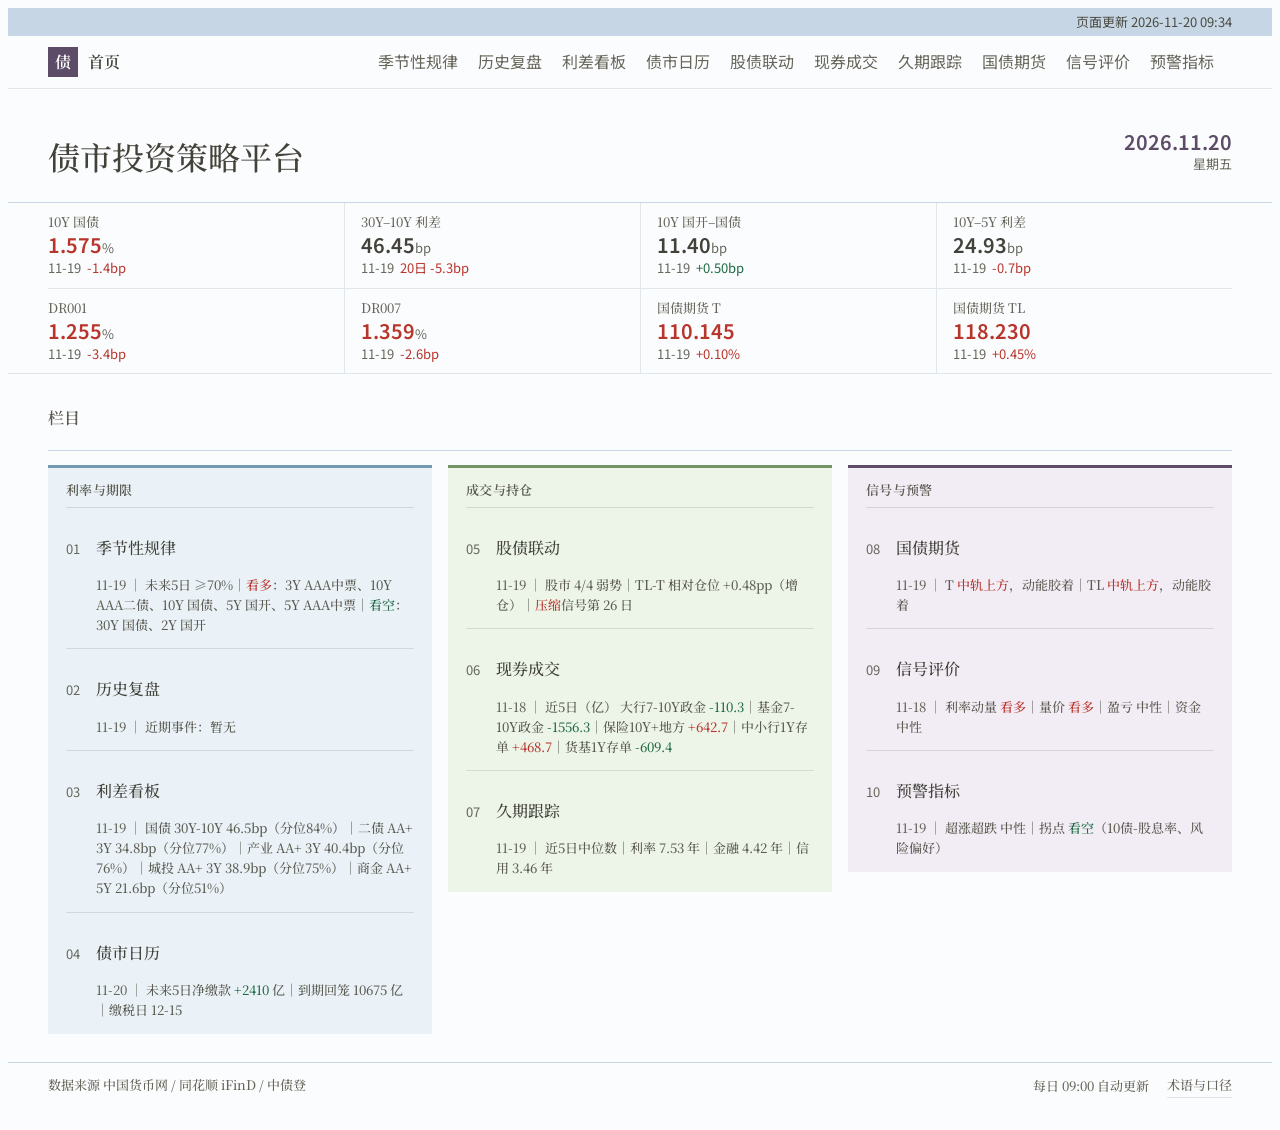
==== commit 256eea2c: "update index.html" ====
--- a/index.html
+++ b/index.html
@@ -147,7 +147,7 @@
 </head>
 <body>
 
-<div class="site-utility"><div class="site-wrap"><span class="site-name">债市投资策略平台</span><span class="site-meta"><span class="site-stamp">页面更新 2026-11-19 09:54</span></span></div></div>
+<div class="site-utility"><div class="site-wrap"><span class="site-name">债市投资策略平台</span><span class="site-meta"><span class="site-stamp">页面更新 2026-11-20 09:34</span></span></div></div>
 <nav class="site-nav" aria-label="模块导航"><div class="site-wrap"><a class="site-seal" href="index.html" aria-label="返回首页"><span class="seal-mark" aria-hidden="true">债</span><span class="seal-txt">首页</span></a><div class="site-links"><a href="bond-seasonality.html">季节性规律</a><a href="yield-seasonality.html">历史复盘</a><a href="spread-board.html">利差看板</a><a href="bond-calendar.html">债市日历</a><a href="stock-bond-monitor.html">股债联动</a><a href="bond-flow-lead.html">现券成交</a><a href="duration-tracking.html">久期跟踪</a><a href="treasury-futures.html">国债期货</a><a href="signal-eval.html">信号评价</a><a href="bond-alert.html">预警指标</a></div><button class="site-menu-btn" type="button" aria-expanded="false" aria-controls="site-menu">栏目</button></div><div class="site-menu" id="site-menu" hidden><a href="bond-seasonality.html">季节性规律</a><a href="yield-seasonality.html">历史复盘</a><a href="spread-board.html">利差看板</a><a href="bond-calendar.html">债市日历</a><a href="stock-bond-monitor.html">股债联动</a><a href="bond-flow-lead.html">现券成交</a><a href="duration-tracking.html">久期跟踪</a><a href="treasury-futures.html">国债期货</a><a href="signal-eval.html">信号评价</a><a href="bond-alert.html">预警指标</a></div></nav>
 <script>(function(){var a=document.querySelector(".site-links a.active");if(a){var p=a.parentNode;p.scrollLeft=Math.max(0,a.offsetLeft-p.clientWidth/2+a.offsetWidth/2);}var b=document.querySelector(".site-menu-btn"),m=document.querySelector(".site-menu");if(!b||!m)return;function set(open){m.hidden=!open;b.setAttribute("aria-expanded",open?"true":"false");}b.addEventListener("click",function(e){e.stopPropagation();set(m.hidden);});document.addEventListener("click",function(e){if(!m.hidden&&e.target!==b&&!m.contains(e.target))set(false);});document.addEventListener("keydown",function(e){if(e.key==="Escape")set(false);});m.addEventListener("click",function(e){if(e.target.tagName==="A")set(false);});})();</script>
 
@@ -155,22 +155,22 @@
   <div class="wrap">
     <h1>债市投资策略平台</h1>
     <div class="issue-date" aria-label="日期">
-      <div class="d">2026.11.19</div>
-      <div class="wd">星期四</div>
+      <div class="d">2026.11.20</div>
+      <div class="wd">星期五</div>
     </div>
   </div>
 </header>
 
 <section class="kpi-strip" aria-label="今日读数">
   <div class="kpi-inner">
-<a class="kpi" href="yield-seasonality.html"><span class="kpi-k">10Y 国债</span><span class="kpi-v t-bull">1.589<small class="unit">%</small></span><span class="kpi-s"><span class="kpi-d">11-18</span><span class="t-bull">-1.6bp</span></span></a>
-<a class="kpi" href="stock-bond-monitor.html"><span class="kpi-k">30Y–10Y 利差</span><span class="kpi-v">46.46<small class="unit">bp</small></span><span class="kpi-s"><span class="kpi-d">11-18</span><span class="t-bull">20日 -6.7bp</span></span></a>
-<a class="kpi" href="yield-seasonality.html"><span class="kpi-k">10Y 国开–国债</span><span class="kpi-v">10.90<small class="unit">bp</small></span><span class="kpi-s"><span class="kpi-d">11-18</span><span class="t-bear">+2.19bp</span></span></a>
-<a class="kpi" href="yield-seasonality.html"><span class="kpi-k">10Y–5Y 利差</span><span class="kpi-v">25.62<small class="unit">bp</small></span><span class="kpi-s"><span class="kpi-d">11-18</span><span class="t-bull">-1.4bp</span></span></a>
-<a class="kpi" href="bond-flow-lead.html"><span class="kpi-k">DR001</span><span class="kpi-v t-bull">1.289<small class="unit">%</small></span><span class="kpi-s"><span class="kpi-d">11-18</span><span class="t-bull">-1.4bp</span></span></a>
-<a class="kpi" href="bond-flow-lead.html"><span class="kpi-k">DR007</span><span class="kpi-v t-bull">1.385<small class="unit">%</small></span><span class="kpi-s"><span class="kpi-d">11-18</span><span class="t-bull">-2.4bp</span></span></a>
-<a class="kpi" href="treasury-futures.html"><span class="kpi-k">国债期货 T</span><span class="kpi-v t-bull">110.035</span><span class="kpi-s"><span class="kpi-d">11-18</span><span class="t-bull">+0.02%</span></span></a>
-<a class="kpi" href="treasury-futures.html"><span class="kpi-k">国债期货 TL</span><span class="kpi-v t-bear">117.700</span><span class="kpi-s"><span class="kpi-d">11-18</span><span class="t-bear">-0.01%</span></span></a>
+<a class="kpi" href="yield-seasonality.html"><span class="kpi-k">10Y 国债</span><span class="kpi-v t-bull">1.575<small class="unit">%</small></span><span class="kpi-s"><span class="kpi-d">11-19</span><span class="t-bull">-1.4bp</span></span></a>
+<a class="kpi" href="stock-bond-monitor.html"><span class="kpi-k">30Y–10Y 利差</span><span class="kpi-v">46.45<small class="unit">bp</small></span><span class="kpi-s"><span class="kpi-d">11-19</span><span class="t-bull">20日 -5.3bp</span></span></a>
+<a class="kpi" href="yield-seasonality.html"><span class="kpi-k">10Y 国开–国债</span><span class="kpi-v">11.40<small class="unit">bp</small></span><span class="kpi-s"><span class="kpi-d">11-19</span><span class="t-bear">+0.50bp</span></span></a>
+<a class="kpi" href="yield-seasonality.html"><span class="kpi-k">10Y–5Y 利差</span><span class="kpi-v">24.93<small class="unit">bp</small></span><span class="kpi-s"><span class="kpi-d">11-19</span><span class="t-bull">-0.7bp</span></span></a>
+<a class="kpi" href="bond-flow-lead.html"><span class="kpi-k">DR001</span><span class="kpi-v t-bull">1.255<small class="unit">%</small></span><span class="kpi-s"><span class="kpi-d">11-19</span><span class="t-bull">-3.4bp</span></span></a>
+<a class="kpi" href="bond-flow-lead.html"><span class="kpi-k">DR007</span><span class="kpi-v t-bull">1.359<small class="unit">%</small></span><span class="kpi-s"><span class="kpi-d">11-19</span><span class="t-bull">-2.6bp</span></span></a>
+<a class="kpi" href="treasury-futures.html"><span class="kpi-k">国债期货 T</span><span class="kpi-v t-bull">110.145</span><span class="kpi-s"><span class="kpi-d">11-19</span><span class="t-bull">+0.10%</span></span></a>
+<a class="kpi" href="treasury-futures.html"><span class="kpi-k">国债期货 TL</span><span class="kpi-v t-bull">118.230</span><span class="kpi-s"><span class="kpi-d">11-19</span><span class="t-bull">+0.45%</span></span></a>
   </div>
 </section>
 
@@ -187,28 +187,28 @@
           <span class="no">01</span>
           <div>
             <h3>季节性规律</h3>
-            <span class="st"><span class="st-date">11-18 ｜</span> 未来5日 ≥70%｜<span class="t-bull">看多</span>：3Y AAA中票、5Y AAA二债、10Y AAA二债、10Y 国债｜<span class="t-bear">看空</span>：30Y 国债</span>
+            <span class="st"><span class="st-date">11-19 ｜</span> 未来5日 ≥70%｜<span class="t-bull">看多</span>：3Y AAA中票、10Y AAA二债、10Y 国债、5Y 国开、5Y AAA中票｜<span class="t-bear">看空</span>：30Y 国债、2Y 国开</span>
           </div>
         </a>
         <a class="entry" href="yield-seasonality.html">
           <span class="no">02</span>
           <div>
             <h3>历史复盘</h3>
-            <span class="st"><span class="st-date">11-18 ｜</span> 近期事件：暂无</span>
+            <span class="st"><span class="st-date">11-19 ｜</span> 近期事件：暂无</span>
           </div>
         </a>
         <a class="entry" href="spread-board.html">
           <span class="no">03</span>
           <div>
             <h3>利差看板</h3>
-            <span class="st"><span class="st-date">11-18 ｜</span> 国债 30Y-10Y 46.5bp（分位84%）｜二债 AA+ 3Y 36.5bp（分位81%）｜产业 AA+ 3Y 41.8bp（分位80%）｜城投 AA+ 3Y 40.8bp（分位79%）｜商金 AA+ 3Y 20.5bp（分位56%）</span>
+            <span class="st"><span class="st-date">11-19 ｜</span> 国债 30Y-10Y 46.5bp（分位84%）｜二债 AA+ 3Y 34.8bp（分位77%）｜产业 AA+ 3Y 40.4bp（分位76%）｜城投 AA+ 3Y 38.9bp（分位75%）｜商金 AA+ 5Y 21.6bp（分位51%）</span>
           </div>
         </a>
         <a class="entry" href="bond-calendar.html">
           <span class="no">04</span>
           <div>
             <h3>债市日历</h3>
-            <span class="st"><span class="st-date">11-19 ｜</span> 未来5日净缴款 <span class="t-bear">+3614</span> 亿｜到期回笼 10002 亿｜缴税日 12-15</span>
+            <span class="st"><span class="st-date">11-20 ｜</span> 未来5日净缴款 <span class="t-bear">+2410</span> 亿｜到期回笼 10675 亿｜缴税日 12-15</span>
           </div>
         </a>
         </div>
@@ -220,7 +220,7 @@
           <span class="no">05</span>
           <div>
             <h3>股债联动</h3>
-            <span class="st"><span class="st-date">11-18 ｜</span> 股市 4/4 弱势｜TL-T 相对仓位 -1.19pp（减仓）｜<span class="t-bull">压缩</span>信号第 25 日</span>
+            <span class="st"><span class="st-date">11-19 ｜</span> 股市 4/4 弱势｜TL-T 相对仓位 +0.48pp（增仓）｜<span class="t-bull">压缩</span>信号第 26 日</span>
           </div>
         </a>
         <a class="entry" href="bond-flow-lead.html">
@@ -234,7 +234,7 @@
           <span class="no">07</span>
           <div>
             <h3>久期跟踪</h3>
-            <span class="st"><span class="st-date">11-18 ｜</span> 近5日中位数｜利率 6.95 年｜金融 3.74 年｜信用 3.27 年</span>
+            <span class="st"><span class="st-date">11-19 ｜</span> 近5日中位数｜利率 7.53 年｜金融 4.42 年｜信用 3.46 年</span>
           </div>
         </a>
         </div>
@@ -246,7 +246,7 @@
           <span class="no">08</span>
           <div>
             <h3>国债期货</h3>
-            <span class="st"><span class="st-date">11-18 ｜</span> T <span class="t-bull">中轨上方</span>，动能胶着｜TL <span class="t-bear">中轨下方</span>，动能胶着</span>
+            <span class="st"><span class="st-date">11-19 ｜</span> T <span class="t-bull">中轨上方</span>，动能胶着｜TL <span class="t-bull">中轨上方</span>，动能胶着</span>
           </div>
         </a>
         <a class="entry" href="signal-eval.html">
@@ -260,7 +260,7 @@
           <span class="no">10</span>
           <div>
             <h3>预警指标</h3>
-            <span class="st"><span class="st-date">11-18 ｜</span> 超涨超跌 中性｜拐点 <span class="t-bear">看空</span>（10债-股息率、风险偏好）</span>
+            <span class="st"><span class="st-date">11-19 ｜</span> 超涨超跌 中性｜拐点 <span class="t-bear">看空</span>（10债-股息率、风险偏好）</span>
           </div>
         </a>
         </div>
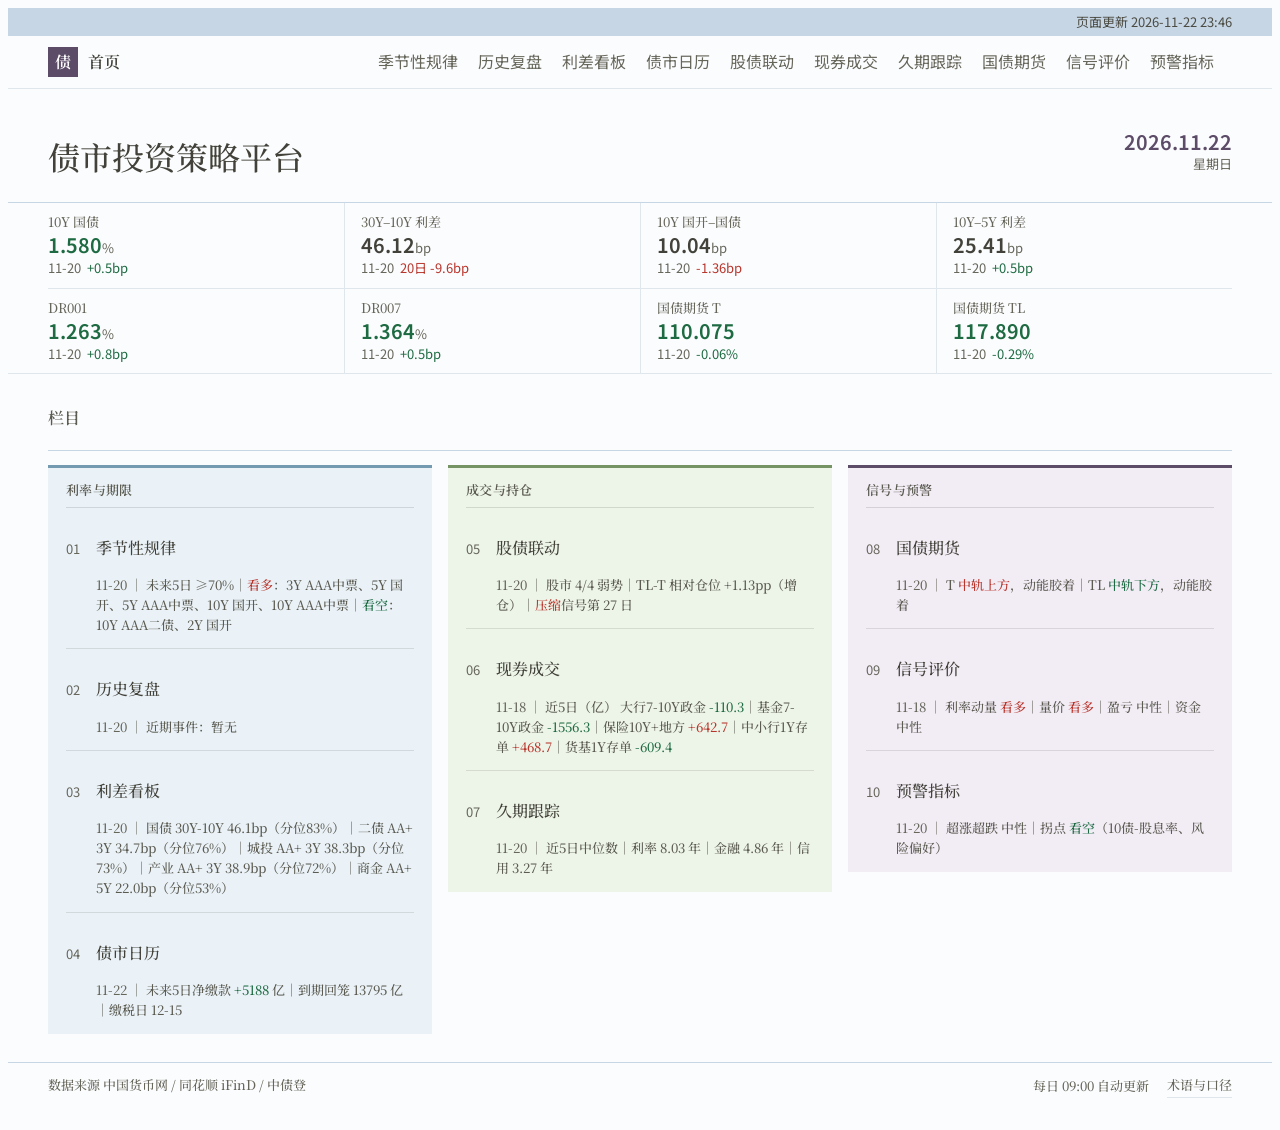
==== commit 64a3f98c: "update index.html" ====
--- a/index.html
+++ b/index.html
@@ -147,7 +147,7 @@
 </head>
 <body>
 
-<div class="site-utility"><div class="site-wrap"><span class="site-name">债市投资策略平台</span><span class="site-meta"><span class="site-stamp">页面更新 2026-11-20 09:34</span></span></div></div>
+<div class="site-utility"><div class="site-wrap"><span class="site-name">债市投资策略平台</span><span class="site-meta"><span class="site-stamp">页面更新 2026-11-22 23:46</span></span></div></div>
 <nav class="site-nav" aria-label="模块导航"><div class="site-wrap"><a class="site-seal" href="index.html" aria-label="返回首页"><span class="seal-mark" aria-hidden="true">债</span><span class="seal-txt">首页</span></a><div class="site-links"><a href="bond-seasonality.html">季节性规律</a><a href="yield-seasonality.html">历史复盘</a><a href="spread-board.html">利差看板</a><a href="bond-calendar.html">债市日历</a><a href="stock-bond-monitor.html">股债联动</a><a href="bond-flow-lead.html">现券成交</a><a href="duration-tracking.html">久期跟踪</a><a href="treasury-futures.html">国债期货</a><a href="signal-eval.html">信号评价</a><a href="bond-alert.html">预警指标</a></div><button class="site-menu-btn" type="button" aria-expanded="false" aria-controls="site-menu">栏目</button></div><div class="site-menu" id="site-menu" hidden><a href="bond-seasonality.html">季节性规律</a><a href="yield-seasonality.html">历史复盘</a><a href="spread-board.html">利差看板</a><a href="bond-calendar.html">债市日历</a><a href="stock-bond-monitor.html">股债联动</a><a href="bond-flow-lead.html">现券成交</a><a href="duration-tracking.html">久期跟踪</a><a href="treasury-futures.html">国债期货</a><a href="signal-eval.html">信号评价</a><a href="bond-alert.html">预警指标</a></div></nav>
 <script>(function(){var a=document.querySelector(".site-links a.active");if(a){var p=a.parentNode;p.scrollLeft=Math.max(0,a.offsetLeft-p.clientWidth/2+a.offsetWidth/2);}var b=document.querySelector(".site-menu-btn"),m=document.querySelector(".site-menu");if(!b||!m)return;function set(open){m.hidden=!open;b.setAttribute("aria-expanded",open?"true":"false");}b.addEventListener("click",function(e){e.stopPropagation();set(m.hidden);});document.addEventListener("click",function(e){if(!m.hidden&&e.target!==b&&!m.contains(e.target))set(false);});document.addEventListener("keydown",function(e){if(e.key==="Escape")set(false);});m.addEventListener("click",function(e){if(e.target.tagName==="A")set(false);});})();</script>
 
@@ -155,22 +155,22 @@
   <div class="wrap">
     <h1>债市投资策略平台</h1>
     <div class="issue-date" aria-label="日期">
-      <div class="d">2026.11.20</div>
-      <div class="wd">星期五</div>
+      <div class="d">2026.11.22</div>
+      <div class="wd">星期日</div>
     </div>
   </div>
 </header>
 
 <section class="kpi-strip" aria-label="今日读数">
   <div class="kpi-inner">
-<a class="kpi" href="yield-seasonality.html"><span class="kpi-k">10Y 国债</span><span class="kpi-v t-bull">1.575<small class="unit">%</small></span><span class="kpi-s"><span class="kpi-d">11-19</span><span class="t-bull">-1.4bp</span></span></a>
-<a class="kpi" href="stock-bond-monitor.html"><span class="kpi-k">30Y–10Y 利差</span><span class="kpi-v">46.45<small class="unit">bp</small></span><span class="kpi-s"><span class="kpi-d">11-19</span><span class="t-bull">20日 -5.3bp</span></span></a>
-<a class="kpi" href="yield-seasonality.html"><span class="kpi-k">10Y 国开–国债</span><span class="kpi-v">11.40<small class="unit">bp</small></span><span class="kpi-s"><span class="kpi-d">11-19</span><span class="t-bear">+0.50bp</span></span></a>
-<a class="kpi" href="yield-seasonality.html"><span class="kpi-k">10Y–5Y 利差</span><span class="kpi-v">24.93<small class="unit">bp</small></span><span class="kpi-s"><span class="kpi-d">11-19</span><span class="t-bull">-0.7bp</span></span></a>
-<a class="kpi" href="bond-flow-lead.html"><span class="kpi-k">DR001</span><span class="kpi-v t-bull">1.255<small class="unit">%</small></span><span class="kpi-s"><span class="kpi-d">11-19</span><span class="t-bull">-3.4bp</span></span></a>
-<a class="kpi" href="bond-flow-lead.html"><span class="kpi-k">DR007</span><span class="kpi-v t-bull">1.359<small class="unit">%</small></span><span class="kpi-s"><span class="kpi-d">11-19</span><span class="t-bull">-2.6bp</span></span></a>
-<a class="kpi" href="treasury-futures.html"><span class="kpi-k">国债期货 T</span><span class="kpi-v t-bull">110.145</span><span class="kpi-s"><span class="kpi-d">11-19</span><span class="t-bull">+0.10%</span></span></a>
-<a class="kpi" href="treasury-futures.html"><span class="kpi-k">国债期货 TL</span><span class="kpi-v t-bull">118.230</span><span class="kpi-s"><span class="kpi-d">11-19</span><span class="t-bull">+0.45%</span></span></a>
+<a class="kpi" href="yield-seasonality.html"><span class="kpi-k">10Y 国债</span><span class="kpi-v t-bear">1.580<small class="unit">%</small></span><span class="kpi-s"><span class="kpi-d">11-20</span><span class="t-bear">+0.5bp</span></span></a>
+<a class="kpi" href="stock-bond-monitor.html"><span class="kpi-k">30Y–10Y 利差</span><span class="kpi-v">46.12<small class="unit">bp</small></span><span class="kpi-s"><span class="kpi-d">11-20</span><span class="t-bull">20日 -9.6bp</span></span></a>
+<a class="kpi" href="yield-seasonality.html"><span class="kpi-k">10Y 国开–国债</span><span class="kpi-v">10.04<small class="unit">bp</small></span><span class="kpi-s"><span class="kpi-d">11-20</span><span class="t-bull">-1.36bp</span></span></a>
+<a class="kpi" href="yield-seasonality.html"><span class="kpi-k">10Y–5Y 利差</span><span class="kpi-v">25.41<small class="unit">bp</small></span><span class="kpi-s"><span class="kpi-d">11-20</span><span class="t-bear">+0.5bp</span></span></a>
+<a class="kpi" href="bond-flow-lead.html"><span class="kpi-k">DR001</span><span class="kpi-v t-bear">1.263<small class="unit">%</small></span><span class="kpi-s"><span class="kpi-d">11-20</span><span class="t-bear">+0.8bp</span></span></a>
+<a class="kpi" href="bond-flow-lead.html"><span class="kpi-k">DR007</span><span class="kpi-v t-bear">1.364<small class="unit">%</small></span><span class="kpi-s"><span class="kpi-d">11-20</span><span class="t-bear">+0.5bp</span></span></a>
+<a class="kpi" href="treasury-futures.html"><span class="kpi-k">国债期货 T</span><span class="kpi-v t-bear">110.075</span><span class="kpi-s"><span class="kpi-d">11-20</span><span class="t-bear">-0.06%</span></span></a>
+<a class="kpi" href="treasury-futures.html"><span class="kpi-k">国债期货 TL</span><span class="kpi-v t-bear">117.890</span><span class="kpi-s"><span class="kpi-d">11-20</span><span class="t-bear">-0.29%</span></span></a>
   </div>
 </section>
 
@@ -187,28 +187,28 @@
           <span class="no">01</span>
           <div>
             <h3>季节性规律</h3>
-            <span class="st"><span class="st-date">11-19 ｜</span> 未来5日 ≥70%｜<span class="t-bull">看多</span>：3Y AAA中票、10Y AAA二债、10Y 国债、5Y 国开、5Y AAA中票｜<span class="t-bear">看空</span>：30Y 国债、2Y 国开</span>
+            <span class="st"><span class="st-date">11-20 ｜</span> 未来5日 ≥70%｜<span class="t-bull">看多</span>：3Y AAA中票、5Y 国开、5Y AAA中票、10Y 国开、10Y AAA中票｜<span class="t-bear">看空</span>：10Y AAA二债、2Y 国开</span>
           </div>
         </a>
         <a class="entry" href="yield-seasonality.html">
           <span class="no">02</span>
           <div>
             <h3>历史复盘</h3>
-            <span class="st"><span class="st-date">11-19 ｜</span> 近期事件：暂无</span>
+            <span class="st"><span class="st-date">11-20 ｜</span> 近期事件：暂无</span>
           </div>
         </a>
         <a class="entry" href="spread-board.html">
           <span class="no">03</span>
           <div>
             <h3>利差看板</h3>
-            <span class="st"><span class="st-date">11-19 ｜</span> 国债 30Y-10Y 46.5bp（分位84%）｜二债 AA+ 3Y 34.8bp（分位77%）｜产业 AA+ 3Y 40.4bp（分位76%）｜城投 AA+ 3Y 38.9bp（分位75%）｜商金 AA+ 5Y 21.6bp（分位51%）</span>
+            <span class="st"><span class="st-date">11-20 ｜</span> 国债 30Y-10Y 46.1bp（分位83%）｜二债 AA+ 3Y 34.7bp（分位76%）｜城投 AA+ 3Y 38.3bp（分位73%）｜产业 AA+ 3Y 38.9bp（分位72%）｜商金 AA+ 5Y 22.0bp（分位53%）</span>
           </div>
         </a>
         <a class="entry" href="bond-calendar.html">
           <span class="no">04</span>
           <div>
             <h3>债市日历</h3>
-            <span class="st"><span class="st-date">11-20 ｜</span> 未来5日净缴款 <span class="t-bear">+2410</span> 亿｜到期回笼 10675 亿｜缴税日 12-15</span>
+            <span class="st"><span class="st-date">11-22 ｜</span> 未来5日净缴款 <span class="t-bear">+5188</span> 亿｜到期回笼 13795 亿｜缴税日 12-15</span>
           </div>
         </a>
         </div>
@@ -220,7 +220,7 @@
           <span class="no">05</span>
           <div>
             <h3>股债联动</h3>
-            <span class="st"><span class="st-date">11-19 ｜</span> 股市 4/4 弱势｜TL-T 相对仓位 +0.48pp（增仓）｜<span class="t-bull">压缩</span>信号第 26 日</span>
+            <span class="st"><span class="st-date">11-20 ｜</span> 股市 4/4 弱势｜TL-T 相对仓位 +1.13pp（增仓）｜<span class="t-bull">压缩</span>信号第 27 日</span>
           </div>
         </a>
         <a class="entry" href="bond-flow-lead.html">
@@ -234,7 +234,7 @@
           <span class="no">07</span>
           <div>
             <h3>久期跟踪</h3>
-            <span class="st"><span class="st-date">11-19 ｜</span> 近5日中位数｜利率 7.53 年｜金融 4.42 年｜信用 3.46 年</span>
+            <span class="st"><span class="st-date">11-20 ｜</span> 近5日中位数｜利率 8.03 年｜金融 4.86 年｜信用 3.27 年</span>
           </div>
         </a>
         </div>
@@ -246,7 +246,7 @@
           <span class="no">08</span>
           <div>
             <h3>国债期货</h3>
-            <span class="st"><span class="st-date">11-19 ｜</span> T <span class="t-bull">中轨上方</span>，动能胶着｜TL <span class="t-bull">中轨上方</span>，动能胶着</span>
+            <span class="st"><span class="st-date">11-20 ｜</span> T <span class="t-bull">中轨上方</span>，动能胶着｜TL <span class="t-bear">中轨下方</span>，动能胶着</span>
           </div>
         </a>
         <a class="entry" href="signal-eval.html">
@@ -260,7 +260,7 @@
           <span class="no">10</span>
           <div>
             <h3>预警指标</h3>
-            <span class="st"><span class="st-date">11-19 ｜</span> 超涨超跌 中性｜拐点 <span class="t-bear">看空</span>（10债-股息率、风险偏好）</span>
+            <span class="st"><span class="st-date">11-20 ｜</span> 超涨超跌 中性｜拐点 <span class="t-bear">看空</span>（10债-股息率、风险偏好）</span>
           </div>
         </a>
         </div>
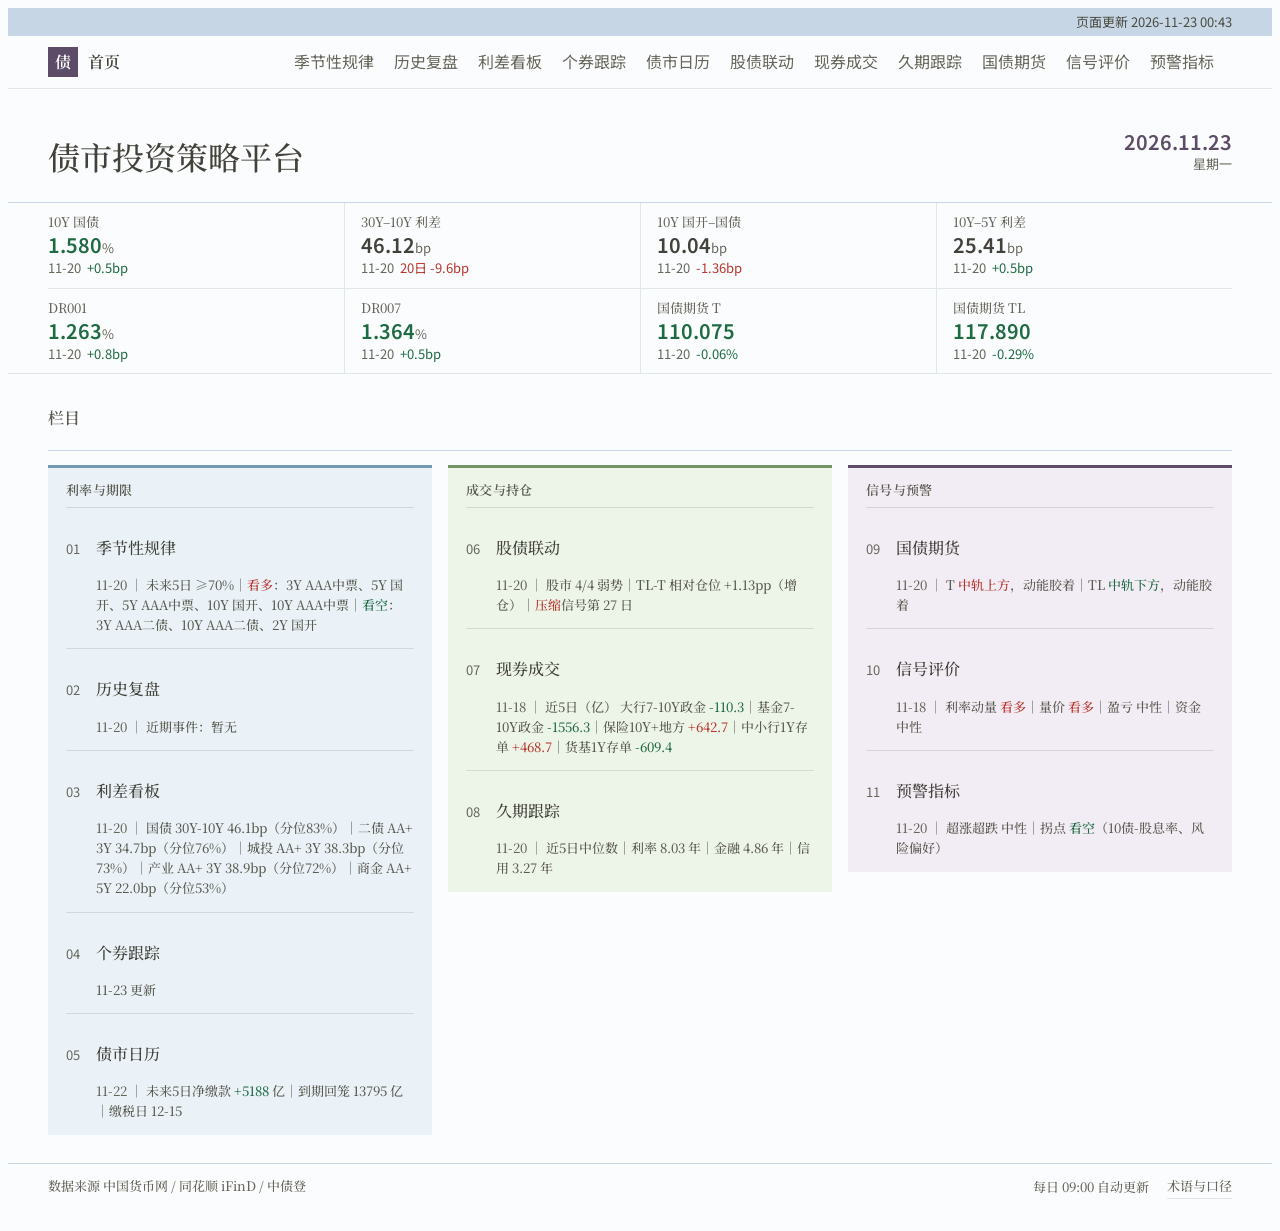
==== commit 43797c30: "update index.html" ====
--- a/index.html
+++ b/index.html
@@ -147,16 +147,16 @@
 </head>
 <body>
 
-<div class="site-utility"><div class="site-wrap"><span class="site-name">债市投资策略平台</span><span class="site-meta"><span class="site-stamp">页面更新 2026-11-22 23:46</span></span></div></div>
-<nav class="site-nav" aria-label="模块导航"><div class="site-wrap"><a class="site-seal" href="index.html" aria-label="返回首页"><span class="seal-mark" aria-hidden="true">债</span><span class="seal-txt">首页</span></a><div class="site-links"><a href="bond-seasonality.html">季节性规律</a><a href="yield-seasonality.html">历史复盘</a><a href="spread-board.html">利差看板</a><a href="bond-calendar.html">债市日历</a><a href="stock-bond-monitor.html">股债联动</a><a href="bond-flow-lead.html">现券成交</a><a href="duration-tracking.html">久期跟踪</a><a href="treasury-futures.html">国债期货</a><a href="signal-eval.html">信号评价</a><a href="bond-alert.html">预警指标</a></div><button class="site-menu-btn" type="button" aria-expanded="false" aria-controls="site-menu">栏目</button></div><div class="site-menu" id="site-menu" hidden><a href="bond-seasonality.html">季节性规律</a><a href="yield-seasonality.html">历史复盘</a><a href="spread-board.html">利差看板</a><a href="bond-calendar.html">债市日历</a><a href="stock-bond-monitor.html">股债联动</a><a href="bond-flow-lead.html">现券成交</a><a href="duration-tracking.html">久期跟踪</a><a href="treasury-futures.html">国债期货</a><a href="signal-eval.html">信号评价</a><a href="bond-alert.html">预警指标</a></div></nav>
+<div class="site-utility"><div class="site-wrap"><span class="site-name">债市投资策略平台</span><span class="site-meta"><span class="site-stamp">页面更新 2026-11-23 00:43</span></span></div></div>
+<nav class="site-nav" aria-label="模块导航"><div class="site-wrap"><a class="site-seal" href="index.html" aria-label="返回首页"><span class="seal-mark" aria-hidden="true">债</span><span class="seal-txt">首页</span></a><div class="site-links"><a href="bond-seasonality.html">季节性规律</a><a href="yield-seasonality.html">历史复盘</a><a href="spread-board.html">利差看板</a><a href="bond-tracking.html">个券跟踪</a><a href="bond-calendar.html">债市日历</a><a href="stock-bond-monitor.html">股债联动</a><a href="bond-flow-lead.html">现券成交</a><a href="duration-tracking.html">久期跟踪</a><a href="treasury-futures.html">国债期货</a><a href="signal-eval.html">信号评价</a><a href="bond-alert.html">预警指标</a></div><button class="site-menu-btn" type="button" aria-expanded="false" aria-controls="site-menu">栏目</button></div><div class="site-menu" id="site-menu" hidden><a href="bond-seasonality.html">季节性规律</a><a href="yield-seasonality.html">历史复盘</a><a href="spread-board.html">利差看板</a><a href="bond-tracking.html">个券跟踪</a><a href="bond-calendar.html">债市日历</a><a href="stock-bond-monitor.html">股债联动</a><a href="bond-flow-lead.html">现券成交</a><a href="duration-tracking.html">久期跟踪</a><a href="treasury-futures.html">国债期货</a><a href="signal-eval.html">信号评价</a><a href="bond-alert.html">预警指标</a></div></nav>
 <script>(function(){var a=document.querySelector(".site-links a.active");if(a){var p=a.parentNode;p.scrollLeft=Math.max(0,a.offsetLeft-p.clientWidth/2+a.offsetWidth/2);}var b=document.querySelector(".site-menu-btn"),m=document.querySelector(".site-menu");if(!b||!m)return;function set(open){m.hidden=!open;b.setAttribute("aria-expanded",open?"true":"false");}b.addEventListener("click",function(e){e.stopPropagation();set(m.hidden);});document.addEventListener("click",function(e){if(!m.hidden&&e.target!==b&&!m.contains(e.target))set(false);});document.addEventListener("keydown",function(e){if(e.key==="Escape")set(false);});m.addEventListener("click",function(e){if(e.target.tagName==="A")set(false);});})();</script>
 
 <header class="masthead">
   <div class="wrap">
     <h1>债市投资策略平台</h1>
     <div class="issue-date" aria-label="日期">
-      <div class="d">2026.11.22</div>
-      <div class="wd">星期日</div>
+      <div class="d">2026.11.23</div>
+      <div class="wd">星期一</div>
     </div>
   </div>
 </header>
@@ -187,7 +187,7 @@
           <span class="no">01</span>
           <div>
             <h3>季节性规律</h3>
-            <span class="st"><span class="st-date">11-20 ｜</span> 未来5日 ≥70%｜<span class="t-bull">看多</span>：3Y AAA中票、5Y 国开、5Y AAA中票、10Y 国开、10Y AAA中票｜<span class="t-bear">看空</span>：10Y AAA二债、2Y 国开</span>
+            <span class="st"><span class="st-date">11-20 ｜</span> 未来5日 ≥70%｜<span class="t-bull">看多</span>：3Y AAA中票、5Y 国开、5Y AAA中票、10Y 国开、10Y AAA中票｜<span class="t-bear">看空</span>：3Y AAA二债、10Y AAA二债、2Y 国开</span>
           </div>
         </a>
         <a class="entry" href="yield-seasonality.html">
@@ -204,8 +204,15 @@
             <span class="st"><span class="st-date">11-20 ｜</span> 国债 30Y-10Y 46.1bp（分位83%）｜二债 AA+ 3Y 34.7bp（分位76%）｜城投 AA+ 3Y 38.3bp（分位73%）｜产业 AA+ 3Y 38.9bp（分位72%）｜商金 AA+ 5Y 22.0bp（分位53%）</span>
           </div>
         </a>
+        <a class="entry" href="bond-tracking.html">
+          <span class="no">04</span>
+          <div>
+            <h3>个券跟踪</h3>
+            <span class="st">11-23 更新</span>
+          </div>
+        </a>
         <a class="entry" href="bond-calendar.html">
-          <span class="no">04</span>
+          <span class="no">05</span>
           <div>
             <h3>债市日历</h3>
             <span class="st"><span class="st-date">11-22 ｜</span> 未来5日净缴款 <span class="t-bear">+5188</span> 亿｜到期回笼 13795 亿｜缴税日 12-15</span>
@@ -217,21 +224,21 @@
         <div class="ledger-group-head"><span>成交与持仓</span></div>
         <div class="ledger-grid">
         <a class="entry" href="stock-bond-monitor.html">
-          <span class="no">05</span>
+          <span class="no">06</span>
           <div>
             <h3>股债联动</h3>
             <span class="st"><span class="st-date">11-20 ｜</span> 股市 4/4 弱势｜TL-T 相对仓位 +1.13pp（增仓）｜<span class="t-bull">压缩</span>信号第 27 日</span>
           </div>
         </a>
         <a class="entry" href="bond-flow-lead.html">
-          <span class="no">06</span>
+          <span class="no">07</span>
           <div>
             <h3>现券成交</h3>
             <span class="st"><span class="st-date">11-18 ｜</span> 近5日（亿） 大行7-10Y政金 <span class="t-bear">-110.3</span>｜基金7-10Y政金 <span class="t-bear">-1556.3</span>｜保险10Y+地方 <span class="t-bull">+642.7</span>｜中小行1Y存单 <span class="t-bull">+468.7</span>｜货基1Y存单 <span class="t-bear">-609.4</span></span>
           </div>
         </a>
         <a class="entry" href="duration-tracking.html">
-          <span class="no">07</span>
+          <span class="no">08</span>
           <div>
             <h3>久期跟踪</h3>
             <span class="st"><span class="st-date">11-20 ｜</span> 近5日中位数｜利率 8.03 年｜金融 4.86 年｜信用 3.27 年</span>
@@ -243,21 +250,21 @@
         <div class="ledger-group-head"><span>信号与预警</span></div>
         <div class="ledger-grid">
         <a class="entry" href="treasury-futures.html">
-          <span class="no">08</span>
+          <span class="no">09</span>
           <div>
             <h3>国债期货</h3>
             <span class="st"><span class="st-date">11-20 ｜</span> T <span class="t-bull">中轨上方</span>，动能胶着｜TL <span class="t-bear">中轨下方</span>，动能胶着</span>
           </div>
         </a>
         <a class="entry" href="signal-eval.html">
-          <span class="no">09</span>
+          <span class="no">10</span>
           <div>
             <h3>信号评价</h3>
             <span class="st"><span class="st-date">11-18 ｜</span> 利率动量 <span class="sig-long">看多</span>｜量价 <span class="sig-long">看多</span>｜盈亏 中性｜资金 中性</span>
           </div>
         </a>
         <a class="entry" href="bond-alert.html">
-          <span class="no">10</span>
+          <span class="no">11</span>
           <div>
             <h3>预警指标</h3>
             <span class="st"><span class="st-date">11-20 ｜</span> 超涨超跌 中性｜拐点 <span class="t-bear">看空</span>（10债-股息率、风险偏好）</span>
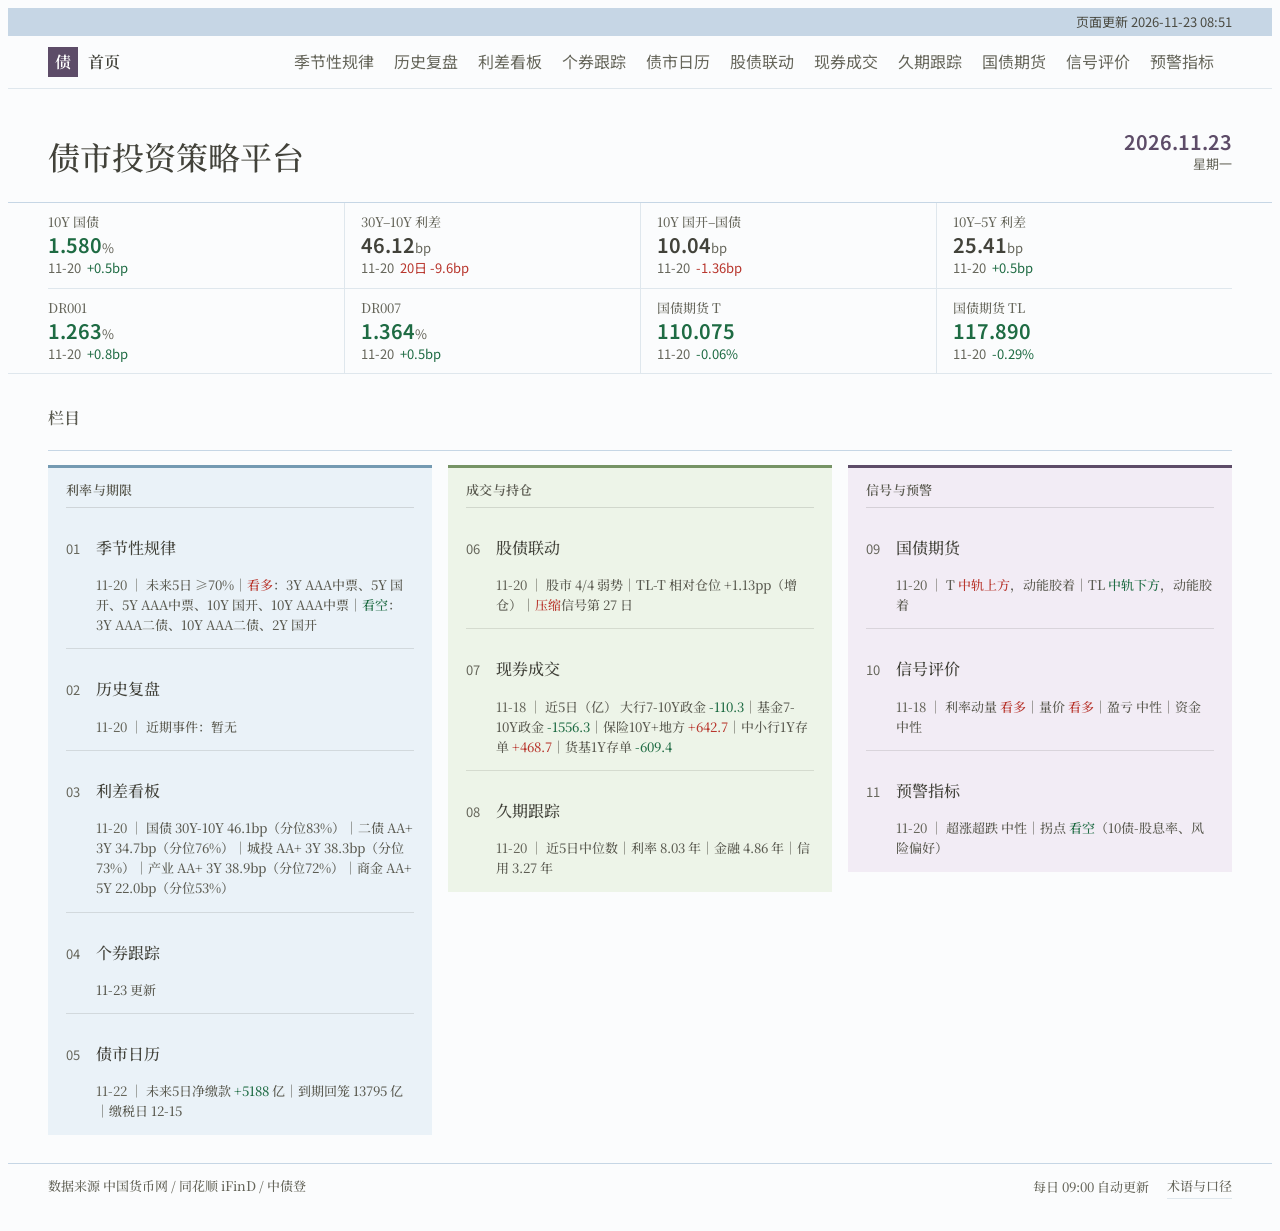
==== commit 7640af07: "update index.html" ====
--- a/index.html
+++ b/index.html
@@ -147,7 +147,7 @@
 </head>
 <body>
 
-<div class="site-utility"><div class="site-wrap"><span class="site-name">债市投资策略平台</span><span class="site-meta"><span class="site-stamp">页面更新 2026-11-23 00:43</span></span></div></div>
+<div class="site-utility"><div class="site-wrap"><span class="site-name">债市投资策略平台</span><span class="site-meta"><span class="site-stamp">页面更新 2026-11-23 08:51</span></span></div></div>
 <nav class="site-nav" aria-label="模块导航"><div class="site-wrap"><a class="site-seal" href="index.html" aria-label="返回首页"><span class="seal-mark" aria-hidden="true">债</span><span class="seal-txt">首页</span></a><div class="site-links"><a href="bond-seasonality.html">季节性规律</a><a href="yield-seasonality.html">历史复盘</a><a href="spread-board.html">利差看板</a><a href="bond-tracking.html">个券跟踪</a><a href="bond-calendar.html">债市日历</a><a href="stock-bond-monitor.html">股债联动</a><a href="bond-flow-lead.html">现券成交</a><a href="duration-tracking.html">久期跟踪</a><a href="treasury-futures.html">国债期货</a><a href="signal-eval.html">信号评价</a><a href="bond-alert.html">预警指标</a></div><button class="site-menu-btn" type="button" aria-expanded="false" aria-controls="site-menu">栏目</button></div><div class="site-menu" id="site-menu" hidden><a href="bond-seasonality.html">季节性规律</a><a href="yield-seasonality.html">历史复盘</a><a href="spread-board.html">利差看板</a><a href="bond-tracking.html">个券跟踪</a><a href="bond-calendar.html">债市日历</a><a href="stock-bond-monitor.html">股债联动</a><a href="bond-flow-lead.html">现券成交</a><a href="duration-tracking.html">久期跟踪</a><a href="treasury-futures.html">国债期货</a><a href="signal-eval.html">信号评价</a><a href="bond-alert.html">预警指标</a></div></nav>
 <script>(function(){var a=document.querySelector(".site-links a.active");if(a){var p=a.parentNode;p.scrollLeft=Math.max(0,a.offsetLeft-p.clientWidth/2+a.offsetWidth/2);}var b=document.querySelector(".site-menu-btn"),m=document.querySelector(".site-menu");if(!b||!m)return;function set(open){m.hidden=!open;b.setAttribute("aria-expanded",open?"true":"false");}b.addEventListener("click",function(e){e.stopPropagation();set(m.hidden);});document.addEventListener("click",function(e){if(!m.hidden&&e.target!==b&&!m.contains(e.target))set(false);});document.addEventListener("keydown",function(e){if(e.key==="Escape")set(false);});m.addEventListener("click",function(e){if(e.target.tagName==="A")set(false);});})();</script>
 
--- a/fonts.css
+++ b/fonts.css
@@ -681,7 +681,7 @@
   font-weight: 300 700;
   font-display: swap;
   src: url(fonts/noto-sans-sc/084.woff2) format('woff2');
-  unicode-range: U+20-22, U+4E38, U+4E8F, U+503A, U+51F8, U+54AC, U+5951, U+626D, U+62AC, U+6324, U+64A4, U+65ED, U+6876, U+7B5B, U+8106, U+82A6, U+900A, U+906E, U+FF5C;
+  unicode-range: U+20-22, U+4E38, U+4E8F, U+503A, U+51F8, U+54AC, U+5951, U+626D, U+62AC, U+6324, U+64A4, U+65ED, U+6876, U+75AB, U+7B5B, U+8106, U+82A6, U+900A, U+906E, U+FF5C;
 }
 @font-face {
   font-family: 'Noto Sans SC Web';
@@ -689,7 +689,7 @@
   font-weight: 300 700;
   font-display: swap;
   src: url(fonts/noto-sans-sc/085.woff2) format('woff2');
-  unicode-range: U+20-22, U+24, U+507F, U+51BB, U+51FD, U+5272, U+52FE, U+53C9, U+53E0, U+56CA, U+5F7C, U+61D2, U+629B, U+659C, U+6670, U+6734, U+6851, U+6EE4, U+7686, U+7BAD, U+7EEA, U+8870, U+8F74, U+8FDF, U+9489, U+94AE, U+9971, U+9AA4;
+  unicode-range: U+20-22, U+24, U+4F2A, U+507F, U+51BB, U+51FD, U+5272, U+52FE, U+53C9, U+53E0, U+56CA, U+5F7C, U+61D2, U+629B, U+659C, U+6670, U+6734, U+6851, U+6EE4, U+7686, U+7BAD, U+7EEA, U+8870, U+8F74, U+8FDF, U+9489, U+94AE, U+9971, U+9AA4;
 }
 @font-face {
   font-family: 'Noto Sans SC Web';
@@ -713,7 +713,7 @@
   font-weight: 300 700;
   font-display: swap;
   src: url(fonts/noto-sans-sc/088.woff2) format('woff2');
-  unicode-range: U+20-22, U+4EA6, U+4ED3, U+4F30, U+4FA7, U+500D, U+504F, U+5076, U+5238, U+526A, U+52FF, U+5634, U+585E, U+586B, U+58A8, U+5B8B, U+5E45, U+5F03, U+5F31, U+5F84, U+5FBD, U+5FC6, U+6052, U+6062, U+622A, U+6269, U+62D2, U+6446, U+66FF, U+6717, U+6A2A, U+6CAA, U+6D6E, U+6DE1, U+6E10, U+7070, U+718A, U+7D2F, U+7F13, U+80F6, U+8861, U+88C1, U+8D5A, U+8DE8, U+8F85, U+9006, U+904D, U+95EA, U+9636, U+987F;
+  unicode-range: U+20-22, U+4EA6, U+4ED3, U+4F30, U+4FA7, U+500D, U+504F, U+5076, U+5238, U+526A, U+52FF, U+5634, U+585E, U+586B, U+58A8, U+5B8B, U+5E45, U+5F03, U+5F31, U+5F84, U+5FBD, U+5FC6, U+6052, U+6062, U+622A, U+6269, U+62D2, U+6446, U+66FF, U+6717, U+6A2A, U+6C60, U+6CAA, U+6D6E, U+6DE1, U+6E10, U+7070, U+718A, U+7D2F, U+7F13, U+80F6, U+8861, U+88C1, U+8D5A, U+8DE8, U+8F85, U+9006, U+904D, U+95EA, U+9636, U+987F;
 }
 @font-face {
   font-family: 'Noto Sans SC Web';
@@ -721,7 +721,7 @@
   font-weight: 300 700;
   font-display: swap;
   src: url(fonts/noto-sans-sc/089.woff2) format('woff2');
-  unicode-range: U+20-23, U+3D, U+4E01, U+4ECD, U+4EEA, U+50A8, U+51C0, U+5200, U+520A, U+5224, U+52B3, U+5348, U+5360, U+539A, U+56FA, U+574F, U+592E, U+5939, U+5B97, U+5BBD, U+5BF8, U+5C0A, U+5C3A, U+602A, U+6050, U+6162, U+6293, U+62BD, U+62DF, U+62FC, U+6302, U+635F, U+6563, U+6620, U+6697, U+675F, U+67D0, U+67D3, U+684C, U+6885, U+690D, U+6D25, U+6DF7, U+6ED1, U+6F02, U+70C8, U+7126, U+7A0D, U+7D2B, U+7EB9, U+7ED8, U+7F18, U+7F29, U+817F, U+865A, U+89E6, U+8C37, U+8D25, U+8D38, U+8DDD, U+9010, U+9012, U+907F, U+91CA, U+94FA, U+9501, U+9634, U+9694, U+9707, U+9A7B, U+9AA8, U+9ED8;
+  unicode-range: U+20-23, U+3D, U+4E01, U+4ECD, U+4EEA, U+50A8, U+51C0, U+5200, U+520A, U+5224, U+52B3, U+5348, U+5360, U+539A, U+56FA, U+574F, U+592E, U+5939, U+5B97, U+5BBD, U+5BF8, U+5C0A, U+5C3A, U+602A, U+6050, U+6162, U+6293, U+6297, U+62BD, U+62DF, U+62FC, U+6302, U+635F, U+6563, U+6620, U+6697, U+675F, U+67D0, U+67D3, U+684C, U+6885, U+690D, U+6D25, U+6DF7, U+6ED1, U+6F02, U+70C8, U+7126, U+7A0D, U+7D2B, U+7EB9, U+7ED8, U+7F18, U+7F29, U+817F, U+865A, U+89E6, U+8C37, U+8D25, U+8D38, U+8DDD, U+9010, U+9012, U+907F, U+91CA, U+94FA, U+9501, U+9634, U+9694, U+9707, U+9A7B, U+9AA8, U+9ED8;
 }
 @font-face {
   font-family: 'Noto Sans SC Web';
@@ -737,7 +737,7 @@
   font-weight: 300 700;
   font-display: swap;
   src: url(fonts/noto-sans-sc/091.woff2) format('woff2');
-  unicode-range: U+20-22, U+7E, U+2026, U+4E03, U+4E25, U+4E34, U+4E45, U+4E5D, U+4EAE, U+4ED8, U+4F59, U+4F73, U+4F9D, U+5047, U+505C, U+519C, U+51CF, U+5267, U+5356, U+5382, U+538B, U+53E6, U+5426, U+542B, U+542F, U+5708, U+5757, U+57DF, U+590F, U+591C, U+5B63, U+5BA1, U+5C42, U+5DEE, U+5E0C, U+5E86, U+5E8F, U+5F02, U+5F52, U+62C5, U+63CF, U+65BD, U+65E9, U+665A, U+67B6, U+680F, U+68C0, U+6B7B, U+6BCD, U+6C38, U+6C47, U+6CB3, U+6CE2, U+6D3E, U+6D4F, U+725B, U+7565, U+76AE, U+76D1, U+7834, U+7968, U+7981, U+7A81, U+7B14, U+7D27, U+7EAF, U+7EB8, U+7EE7, U+7EFF, U+7FFB, U+805A, U+80A1, U+82E5, U+836F, U+84DD, U+878D, U+8857, U+8865, U+8B66, U+8BB2, U+8D1F, U+8D35, U+8DDF, U+8F93, U+8FF0, U+8FF7, U+9000, U+9047, U+94F6, U+9646, U+9648, U+9669, U+987B, U+989D;
+  unicode-range: U+20-22, U+7E, U+2026, U+4E03, U+4E25, U+4E34, U+4E45, U+4E5D, U+4EAE, U+4ED8, U+4F59, U+4F73, U+4F9D, U+5047, U+505C, U+519C, U+51CF, U+5267, U+5356, U+5382, U+538B, U+53E6, U+5426, U+542B, U+542F, U+5708, U+5757, U+57DF, U+590F, U+591C, U+5B63, U+5BA1, U+5C42, U+5DEE, U+5E0C, U+5E86, U+5E8F, U+5F02, U+5F52, U+62C5, U+63CF, U+65BD, U+65E9, U+665A, U+67B6, U+680F, U+68C0, U+699C, U+6B7B, U+6BCD, U+6C38, U+6C47, U+6CB3, U+6CE2, U+6D3E, U+6D4F, U+725B, U+7565, U+76AE, U+76D1, U+7834, U+7968, U+7981, U+7A81, U+7B14, U+7D27, U+7EAF, U+7EB8, U+7EE7, U+7EFF, U+7FFB, U+805A, U+80A1, U+82E5, U+836F, U+84DD, U+878D, U+8857, U+8865, U+8B66, U+8BB2, U+8D1F, U+8D35, U+8DDF, U+8F93, U+8FF0, U+8FF7, U+9000, U+9047, U+94F6, U+9646, U+9648, U+9669, U+987B, U+989D;
 }
 @font-face {
   font-family: 'Noto Sans SC Web';
@@ -753,7 +753,7 @@
   font-weight: 300 700;
   font-display: swap;
   src: url(fonts/noto-sans-sc/093.woff2) format('woff2');
-  unicode-range: U+20-22, U+2B, U+40, U+300A-300B, U+4E70, U+4E92, U+4E94, U+4E9B, U+4ECA, U+4F01, U+4F18, U+4F46, U+4F4E, U+4F9B, U+4FEE, U+503C, U+5065, U+50CF, U+5148, U+518D, U+51C6, U+51E0, U+5217, U+529F, U+5341, U+5361, U+5386, U+53C2, U+53CC, U+53D7-53D8, U+53EA, U+5404, U+5411, U+5468, U+5668, U+56E0, U+57FA, U+5904, U+592A, U+59CB, U+5B58, U+5BC6, U+5DF1, U+5E26, U+5E93, U+5EB7, U+5F15, U+5F20, U+5F3A, U+5F62, U+5F8B, U+5FC5, U+627E, U+628A, U+62E9, U+6307, U+6362, U+636E, U+6539, U+653F, U+6548, U+6574, U+6613, U+6625, U+663E, U+666F, U+672A, U+6784, U+6A21, U+6B3E, U+6B65, U+6BCF, U+6DF1, U+7167, U+724C, U+73AF, U+754C, U+7559, U+767D, U+7740, U+786E, U+79F0, U+7AEF, U+7B7E, U+7BB1, U+7EA2, U+7EA6, U+7EC4, U+7EC6, U+7EDC, U+7EF4, U+8003, U+81F3-81F4, U+822A, U+89C2, U+89C8, U+8BA9, U+8BB8, U+8BC6, U+8BD5, U+8BE5, U+8BED, U+8C03, U+8D2D, U+8D34, U+8D70, U+8DB3, U+8FBE, U+8FCE, U+8FD1, U+8FDE, U+901F-9020, U+90A3, U+914D, U+91C7, U+94FE, U+952E, U+9645, U+9664, U+9700, U+9752, U+975E, U+9879, U+9886, U+9A8C, U+9ED1;
+  unicode-range: U+20-22, U+2B, U+40, U+3000, U+300A-300B, U+4E70, U+4E92, U+4E94, U+4E9B, U+4ECA, U+4F01, U+4F18, U+4F46, U+4F4E, U+4F9B, U+4FEE, U+503C, U+5065, U+50CF, U+5148, U+518D, U+51C6, U+51E0, U+5217, U+529F, U+5341, U+5361, U+5386, U+53C2, U+53CC, U+53D7-53D8, U+53EA, U+5404, U+5411, U+5468, U+5668, U+56E0, U+57FA, U+5904, U+592A, U+59CB, U+5B58, U+5BC6, U+5DF1, U+5E26, U+5E93, U+5EB7, U+5F15, U+5F20, U+5F3A, U+5F62, U+5F8B, U+5FC5, U+627E, U+628A, U+62E9, U+6307, U+6362, U+636E, U+6539, U+653F, U+6548, U+6574, U+6613, U+6625, U+663E, U+666F, U+672A, U+6784, U+6A21, U+6B3E, U+6B65, U+6BCF, U+6DF1, U+7167, U+724C, U+73AF, U+754C, U+7559, U+767D, U+7740, U+786E, U+79F0, U+7AEF, U+7B7E, U+7BB1, U+7EA2, U+7EA6, U+7EC4, U+7EC6, U+7EDC, U+7EF4, U+8003, U+81F3-81F4, U+822A, U+89C2, U+89C8, U+8BA9, U+8BB8, U+8BC6, U+8BD5, U+8BE5, U+8BED, U+8C03, U+8D2D, U+8D34, U+8D70, U+8DB3, U+8FBE, U+8FCE, U+8FD1, U+8FDE, U+901F-9020, U+90A3, U+914D, U+91C7, U+94FE, U+952E, U+9645, U+9664, U+9700, U+9752, U+975E, U+9879, U+9886, U+9A8C, U+9ED1;
 }
 @font-face {
   font-family: 'Noto Sans SC Web';
@@ -769,7 +769,7 @@
   font-weight: 300 700;
   font-display: swap;
   src: url(fonts/noto-sans-sc/095.woff2) format('woff2');
-  unicode-range: U+20-22, U+3C, U+3E, U+5F, U+7C, U+4E09-4E0B, U+4E0D-4E0E, U+4E1A, U+4E2A, U+4E3A-4E3B, U+4E4B, U+4E86, U+4E8E, U+4EA7, U+4EE4-4EE5, U+4F1A, U+4F4D, U+4F53, U+4F5C, U+4FE1, U+5165, U+5168, U+516C, U+5173, U+5176, U+5185, U+51FA, U+5206, U+5230, U+5236, U+524D, U+529B, U+52A0-52A1, U+52A8, U+5316, U+533A, U+53D1, U+53EF, U+53F7-53F8, U+5408, U+540C-540E, U+544A, U+548C, U+54C1, U+56DE, U+56FD-56FE, U+5728, U+5730, U+5916, U+591A, U+5927, U+5929, U+597D, U+5982, U+5B50, U+5B9A, U+5B9E, U+5BB6, U+5BF9, U+5C0F, U+5DE5, U+5E02, U+5E73-5E74, U+5E7F, U+5EA6, U+5F00, U+5F0F, U+5F53, U+5F55, U+5FAE, U+5FC3, U+6027, U+606F, U+60C5, U+610F, U+6210, U+6237, U+6240, U+624B, U+6280, U+62A5, U+63A5, U+63A8, U+63D0, U+6536, U+6570, U+6587, U+65B9, U+65E0, U+65F6, U+660E, U+662F, U+66F4, U+6700, U+670D, U+672C, U+673A, U+6743, U+6765, U+679C, U+6B21, U+6B63, U+6CBB, U+6CD5, U+6CE8, U+6D3B, U+70ED, U+7247-7248, U+73B0, U+7406, U+751F, U+7528, U+767B, U+76F8, U+770B, U+77E5, U+793E, U+7AD9, U+7B49, U+7C7B, U+7CFB, U+7EBF, U+7ECF, U+7F8E, U+8005, U+8054, U+80FD, U+81EA, U+85CF, U+884C, U+8868, U+8981, U+89C6, U+8BBA, U+8BF4, U+8BF7, U+8D44, U+8FC7, U+8FD8-8FD9, U+8FDB, U+901A, U+9053, U+90E8, U+91D1, U+957F, U+95E8, U+95F4, U+9762, U+9875, U+9898, U+9996, U+9AD8, U+FF08-FF09;
+  unicode-range: U+20-22, U+3C, U+3E, U+5F, U+7C, U+4E09-4E0B, U+4E0D-4E0E, U+4E1A, U+4E2A, U+4E3A-4E3B, U+4E4B, U+4E86, U+4E8E, U+4EA7, U+4EE4-4EE5, U+4F1A, U+4F4D, U+4F53, U+4F5C, U+4FE1, U+5165, U+5168, U+516C, U+5173, U+5176, U+5185, U+51FA, U+5206, U+5230, U+5236, U+524D, U+529B, U+52A0-52A1, U+52A8, U+5316, U+533A, U+53D1, U+53EF, U+53F7-53F8, U+5408, U+540C-540E, U+544A, U+548C, U+54C1, U+56DE, U+56FD-56FE, U+5728, U+5730, U+5916, U+591A, U+5927, U+5929, U+597D, U+5982, U+5B50, U+5B9A, U+5B9E, U+5BB6, U+5BF9, U+5C0F, U+5DE5, U+5E02, U+5E73-5E74, U+5E7F, U+5EA6, U+5F00, U+5F0F, U+5F53, U+5F55, U+5FAE, U+5FC3, U+6027, U+606F, U+60C5, U+610F, U+6210, U+6237, U+6240, U+624B, U+6280, U+62A5, U+63A5, U+63A8, U+63D0, U+6536, U+6570, U+6587, U+65B9, U+65E0, U+65F6, U+660E, U+662F, U+66F4, U+6700, U+670D, U+672C, U+673A, U+6743, U+6765, U+679C, U+6B21, U+6B63, U+6CBB, U+6CD5, U+6CE8, U+6D3B, U+70ED, U+7247-7248, U+7279, U+73B0, U+7406, U+751F, U+7528, U+767B, U+76F8, U+770B, U+77E5, U+793E, U+79D1, U+7AD9, U+7B49, U+7C7B, U+7CFB, U+7EBF, U+7ECF, U+7F8E, U+8005, U+8054, U+80FD, U+81EA, U+85CF, U+884C, U+8868, U+8981, U+89C6, U+8BBA, U+8BF4, U+8BF7, U+8D44, U+8FC7, U+8FD8-8FD9, U+8FDB, U+901A, U+9053, U+90E8, U+91D1, U+957F, U+95E8, U+95F4, U+9762, U+9875, U+9898, U+9996, U+9AD8, U+FF08-FF09;
 }
 @font-face {
   font-family: 'Noto Sans SC Web';
@@ -1489,7 +1489,7 @@
   font-weight: 300 700;
   font-display: swap;
   src: url(fonts/noto-serif-sc/084.woff2) format('woff2');
-  unicode-range: U+20-22, U+4E38, U+4E8F, U+503A, U+51F8, U+54AC, U+5951, U+626D, U+62AC, U+6324, U+64A4, U+65ED, U+6876, U+7B5B, U+8106, U+82A6, U+900A, U+906E, U+FF5C;
+  unicode-range: U+20-22, U+4E38, U+4E8F, U+503A, U+51F8, U+54AC, U+5951, U+626D, U+62AC, U+6324, U+64A4, U+65ED, U+6876, U+75AB, U+7B5B, U+8106, U+82A6, U+900A, U+906E, U+FF5C;
 }
 @font-face {
   font-family: 'Noto Serif SC Web';
@@ -1497,7 +1497,7 @@
   font-weight: 300 700;
   font-display: swap;
   src: url(fonts/noto-serif-sc/085.woff2) format('woff2');
-  unicode-range: U+20-22, U+24, U+507F, U+51BB, U+51FD, U+5272, U+52FE, U+53C9, U+53E0, U+56CA, U+5F7C, U+61D2, U+629B, U+659C, U+6670, U+6734, U+6851, U+6EE4, U+7686, U+7BAD, U+7EEA, U+8870, U+8F74, U+8FDF, U+9489, U+94AE, U+9971, U+9AA4;
+  unicode-range: U+20-22, U+24, U+4F2A, U+507F, U+51BB, U+51FD, U+5272, U+52FE, U+53C9, U+53E0, U+56CA, U+5F7C, U+61D2, U+629B, U+659C, U+6670, U+6734, U+6851, U+6EE4, U+7686, U+7BAD, U+7EEA, U+8870, U+8F74, U+8FDF, U+9489, U+94AE, U+9971, U+9AA4;
 }
 @font-face {
   font-family: 'Noto Serif SC Web';
@@ -1521,7 +1521,7 @@
   font-weight: 300 700;
   font-display: swap;
   src: url(fonts/noto-serif-sc/088.woff2) format('woff2');
-  unicode-range: U+20-22, U+4EA6, U+4ED3, U+4F30, U+4FA7, U+500D, U+504F, U+5076, U+5238, U+526A, U+52FF, U+5634, U+585E, U+586B, U+58A8, U+5B8B, U+5E45, U+5F03, U+5F31, U+5F84, U+5FBD, U+5FC6, U+6052, U+6062, U+622A, U+6269, U+62D2, U+6446, U+66FF, U+6717, U+6A2A, U+6CAA, U+6D6E, U+6DE1, U+6E10, U+7070, U+718A, U+7D2F, U+7F13, U+80F6, U+8861, U+88C1, U+8D5A, U+8DE8, U+8F85, U+9006, U+904D, U+95EA, U+9636, U+987F;
+  unicode-range: U+20-22, U+4EA6, U+4ED3, U+4F30, U+4FA7, U+500D, U+504F, U+5076, U+5238, U+526A, U+52FF, U+5634, U+585E, U+586B, U+58A8, U+5B8B, U+5E45, U+5F03, U+5F31, U+5F84, U+5FBD, U+5FC6, U+6052, U+6062, U+622A, U+6269, U+62D2, U+6446, U+66FF, U+6717, U+6A2A, U+6C60, U+6CAA, U+6D6E, U+6DE1, U+6E10, U+7070, U+718A, U+7D2F, U+7F13, U+80F6, U+8861, U+88C1, U+8D5A, U+8DE8, U+8F85, U+9006, U+904D, U+95EA, U+9636, U+987F;
 }
 @font-face {
   font-family: 'Noto Serif SC Web';
@@ -1529,7 +1529,7 @@
   font-weight: 300 700;
   font-display: swap;
   src: url(fonts/noto-serif-sc/089.woff2) format('woff2');
-  unicode-range: U+20-23, U+3D, U+4E01, U+4ECD, U+4EEA, U+50A8, U+51C0, U+5200, U+520A, U+5224, U+52B3, U+5348, U+5360, U+539A, U+56FA, U+574F, U+592E, U+5939, U+5B97, U+5BBD, U+5BF8, U+5C0A, U+5C3A, U+602A, U+6050, U+6162, U+6293, U+62BD, U+62DF, U+62FC, U+6302, U+635F, U+6563, U+6620, U+6697, U+675F, U+67D0, U+67D3, U+684C, U+6885, U+690D, U+6D25, U+6DF7, U+6ED1, U+6F02, U+70C8, U+7126, U+7A0D, U+7D2B, U+7EB9, U+7ED8, U+7F18, U+7F29, U+817F, U+865A, U+89E6, U+8C37, U+8D25, U+8D38, U+8DDD, U+9010, U+9012, U+907F, U+91CA, U+94FA, U+9501, U+9634, U+9694, U+9707, U+9A7B, U+9AA8, U+9ED8;
+  unicode-range: U+20-23, U+3D, U+4E01, U+4ECD, U+4EEA, U+50A8, U+51C0, U+5200, U+520A, U+5224, U+52B3, U+5348, U+5360, U+539A, U+56FA, U+574F, U+592E, U+5939, U+5B97, U+5BBD, U+5BF8, U+5C0A, U+5C3A, U+602A, U+6050, U+6162, U+6293, U+6297, U+62BD, U+62DF, U+62FC, U+6302, U+635F, U+6563, U+6620, U+6697, U+675F, U+67D0, U+67D3, U+684C, U+6885, U+690D, U+6D25, U+6DF7, U+6ED1, U+6F02, U+70C8, U+7126, U+7A0D, U+7D2B, U+7EB9, U+7ED8, U+7F18, U+7F29, U+817F, U+865A, U+89E6, U+8C37, U+8D25, U+8D38, U+8DDD, U+9010, U+9012, U+907F, U+91CA, U+94FA, U+9501, U+9634, U+9694, U+9707, U+9A7B, U+9AA8, U+9ED8;
 }
 @font-face {
   font-family: 'Noto Serif SC Web';
@@ -1545,7 +1545,7 @@
   font-weight: 300 700;
   font-display: swap;
   src: url(fonts/noto-serif-sc/091.woff2) format('woff2');
-  unicode-range: U+20-22, U+7E, U+2026, U+4E03, U+4E25, U+4E34, U+4E45, U+4E5D, U+4EAE, U+4ED8, U+4F59, U+4F73, U+4F9D, U+5047, U+505C, U+519C, U+51CF, U+5267, U+5356, U+5382, U+538B, U+53E6, U+5426, U+542B, U+542F, U+5708, U+5757, U+57DF, U+590F, U+591C, U+5B63, U+5BA1, U+5C42, U+5DEE, U+5E0C, U+5E86, U+5E8F, U+5F02, U+5F52, U+62C5, U+63CF, U+65BD, U+65E9, U+665A, U+67B6, U+680F, U+68C0, U+6B7B, U+6BCD, U+6C38, U+6C47, U+6CB3, U+6CE2, U+6D3E, U+6D4F, U+725B, U+7565, U+76AE, U+76D1, U+7834, U+7968, U+7981, U+7A81, U+7B14, U+7D27, U+7EAF, U+7EB8, U+7EE7, U+7EFF, U+7FFB, U+805A, U+80A1, U+82E5, U+836F, U+84DD, U+878D, U+8857, U+8865, U+8B66, U+8BB2, U+8D1F, U+8D35, U+8DDF, U+8F93, U+8FF0, U+8FF7, U+9000, U+9047, U+94F6, U+9646, U+9648, U+9669, U+987B, U+989D;
+  unicode-range: U+20-22, U+7E, U+2026, U+4E03, U+4E25, U+4E34, U+4E45, U+4E5D, U+4EAE, U+4ED8, U+4F59, U+4F73, U+4F9D, U+5047, U+505C, U+519C, U+51CF, U+5267, U+5356, U+5382, U+538B, U+53E6, U+5426, U+542B, U+542F, U+5708, U+5757, U+57DF, U+590F, U+591C, U+5B63, U+5BA1, U+5C42, U+5DEE, U+5E0C, U+5E86, U+5E8F, U+5F02, U+5F52, U+62C5, U+63CF, U+65BD, U+65E9, U+665A, U+67B6, U+680F, U+68C0, U+699C, U+6B7B, U+6BCD, U+6C38, U+6C47, U+6CB3, U+6CE2, U+6D3E, U+6D4F, U+725B, U+7565, U+76AE, U+76D1, U+7834, U+7968, U+7981, U+7A81, U+7B14, U+7D27, U+7EAF, U+7EB8, U+7EE7, U+7EFF, U+7FFB, U+805A, U+80A1, U+82E5, U+836F, U+84DD, U+878D, U+8857, U+8865, U+8B66, U+8BB2, U+8D1F, U+8D35, U+8DDF, U+8F93, U+8FF0, U+8FF7, U+9000, U+9047, U+94F6, U+9646, U+9648, U+9669, U+987B, U+989D;
 }
 @font-face {
   font-family: 'Noto Serif SC Web';
@@ -1561,7 +1561,7 @@
   font-weight: 300 700;
   font-display: swap;
   src: url(fonts/noto-serif-sc/093.woff2) format('woff2');
-  unicode-range: U+20-22, U+2B, U+40, U+300A-300B, U+4E70, U+4E92, U+4E94, U+4E9B, U+4ECA, U+4F01, U+4F18, U+4F46, U+4F4E, U+4F9B, U+4FEE, U+503C, U+5065, U+50CF, U+5148, U+518D, U+51C6, U+51E0, U+5217, U+529F, U+5341, U+5361, U+5386, U+53C2, U+53CC, U+53D7-53D8, U+53EA, U+5404, U+5411, U+5468, U+5668, U+56E0, U+57FA, U+5904, U+592A, U+59CB, U+5B58, U+5BC6, U+5DF1, U+5E26, U+5E93, U+5EB7, U+5F15, U+5F20, U+5F3A, U+5F62, U+5F8B, U+5FC5, U+627E, U+628A, U+62E9, U+6307, U+6362, U+636E, U+6539, U+653F, U+6548, U+6574, U+6613, U+6625, U+663E, U+666F, U+672A, U+6784, U+6A21, U+6B3E, U+6B65, U+6BCF, U+6DF1, U+7167, U+724C, U+73AF, U+754C, U+7559, U+767D, U+7740, U+786E, U+79F0, U+7AEF, U+7B7E, U+7BB1, U+7EA2, U+7EA6, U+7EC4, U+7EC6, U+7EDC, U+7EF4, U+8003, U+81F3-81F4, U+822A, U+89C2, U+89C8, U+8BA9, U+8BB8, U+8BC6, U+8BD5, U+8BE5, U+8BED, U+8C03, U+8D2D, U+8D34, U+8D70, U+8DB3, U+8FBE, U+8FCE, U+8FD1, U+8FDE, U+901F-9020, U+90A3, U+914D, U+91C7, U+94FE, U+952E, U+9645, U+9664, U+9700, U+9752, U+975E, U+9879, U+9886, U+9A8C, U+9ED1;
+  unicode-range: U+20-22, U+2B, U+40, U+3000, U+300A-300B, U+4E70, U+4E92, U+4E94, U+4E9B, U+4ECA, U+4F01, U+4F18, U+4F46, U+4F4E, U+4F9B, U+4FEE, U+503C, U+5065, U+50CF, U+5148, U+518D, U+51C6, U+51E0, U+5217, U+529F, U+5341, U+5361, U+5386, U+53C2, U+53CC, U+53D7-53D8, U+53EA, U+5404, U+5411, U+5468, U+5668, U+56E0, U+57FA, U+5904, U+592A, U+59CB, U+5B58, U+5BC6, U+5DF1, U+5E26, U+5E93, U+5EB7, U+5F15, U+5F20, U+5F3A, U+5F62, U+5F8B, U+5FC5, U+627E, U+628A, U+62E9, U+6307, U+6362, U+636E, U+6539, U+653F, U+6548, U+6574, U+6613, U+6625, U+663E, U+666F, U+672A, U+6784, U+6A21, U+6B3E, U+6B65, U+6BCF, U+6DF1, U+7167, U+724C, U+73AF, U+754C, U+7559, U+767D, U+7740, U+786E, U+79F0, U+7AEF, U+7B7E, U+7BB1, U+7EA2, U+7EA6, U+7EC4, U+7EC6, U+7EDC, U+7EF4, U+8003, U+81F3-81F4, U+822A, U+89C2, U+89C8, U+8BA9, U+8BB8, U+8BC6, U+8BD5, U+8BE5, U+8BED, U+8C03, U+8D2D, U+8D34, U+8D70, U+8DB3, U+8FBE, U+8FCE, U+8FD1, U+8FDE, U+901F-9020, U+90A3, U+914D, U+91C7, U+94FE, U+952E, U+9645, U+9664, U+9700, U+9752, U+975E, U+9879, U+9886, U+9A8C, U+9ED1;
 }
 @font-face {
   font-family: 'Noto Serif SC Web';
@@ -1577,7 +1577,7 @@
   font-weight: 300 700;
   font-display: swap;
   src: url(fonts/noto-serif-sc/095.woff2) format('woff2');
-  unicode-range: U+20-22, U+3C, U+3E, U+5F, U+7C, U+4E09-4E0B, U+4E0D-4E0E, U+4E1A, U+4E2A, U+4E3A-4E3B, U+4E4B, U+4E86, U+4E8E, U+4EA7, U+4EE4-4EE5, U+4F1A, U+4F4D, U+4F53, U+4F5C, U+4FE1, U+5165, U+5168, U+516C, U+5173, U+5176, U+5185, U+51FA, U+5206, U+5230, U+5236, U+524D, U+529B, U+52A0-52A1, U+52A8, U+5316, U+533A, U+53D1, U+53EF, U+53F7-53F8, U+5408, U+540C-540E, U+544A, U+548C, U+54C1, U+56DE, U+56FD-56FE, U+5728, U+5730, U+5916, U+591A, U+5927, U+5929, U+597D, U+5982, U+5B50, U+5B9A, U+5B9E, U+5BB6, U+5BF9, U+5C0F, U+5DE5, U+5E02, U+5E73-5E74, U+5E7F, U+5EA6, U+5F00, U+5F0F, U+5F53, U+5F55, U+5FAE, U+5FC3, U+6027, U+606F, U+60C5, U+610F, U+6210, U+6237, U+6240, U+624B, U+6280, U+62A5, U+63A5, U+63A8, U+63D0, U+6536, U+6570, U+6587, U+65B9, U+65E0, U+65F6, U+660E, U+662F, U+66F4, U+6700, U+670D, U+672C, U+673A, U+6743, U+6765, U+679C, U+6B21, U+6B63, U+6CBB, U+6CD5, U+6CE8, U+6D3B, U+70ED, U+7247-7248, U+73B0, U+7406, U+751F, U+7528, U+767B, U+76F8, U+770B, U+77E5, U+793E, U+7AD9, U+7B49, U+7C7B, U+7CFB, U+7EBF, U+7ECF, U+7F8E, U+8005, U+8054, U+80FD, U+81EA, U+85CF, U+884C, U+8868, U+8981, U+89C6, U+8BBA, U+8BF4, U+8BF7, U+8D44, U+8FC7, U+8FD8-8FD9, U+8FDB, U+901A, U+9053, U+90E8, U+91D1, U+957F, U+95E8, U+95F4, U+9762, U+9875, U+9898, U+9996, U+9AD8, U+FF08-FF09;
+  unicode-range: U+20-22, U+3C, U+3E, U+5F, U+7C, U+4E09-4E0B, U+4E0D-4E0E, U+4E1A, U+4E2A, U+4E3A-4E3B, U+4E4B, U+4E86, U+4E8E, U+4EA7, U+4EE4-4EE5, U+4F1A, U+4F4D, U+4F53, U+4F5C, U+4FE1, U+5165, U+5168, U+516C, U+5173, U+5176, U+5185, U+51FA, U+5206, U+5230, U+5236, U+524D, U+529B, U+52A0-52A1, U+52A8, U+5316, U+533A, U+53D1, U+53EF, U+53F7-53F8, U+5408, U+540C-540E, U+544A, U+548C, U+54C1, U+56DE, U+56FD-56FE, U+5728, U+5730, U+5916, U+591A, U+5927, U+5929, U+597D, U+5982, U+5B50, U+5B9A, U+5B9E, U+5BB6, U+5BF9, U+5C0F, U+5DE5, U+5E02, U+5E73-5E74, U+5E7F, U+5EA6, U+5F00, U+5F0F, U+5F53, U+5F55, U+5FAE, U+5FC3, U+6027, U+606F, U+60C5, U+610F, U+6210, U+6237, U+6240, U+624B, U+6280, U+62A5, U+63A5, U+63A8, U+63D0, U+6536, U+6570, U+6587, U+65B9, U+65E0, U+65F6, U+660E, U+662F, U+66F4, U+6700, U+670D, U+672C, U+673A, U+6743, U+6765, U+679C, U+6B21, U+6B63, U+6CBB, U+6CD5, U+6CE8, U+6D3B, U+70ED, U+7247-7248, U+7279, U+73B0, U+7406, U+751F, U+7528, U+767B, U+76F8, U+770B, U+77E5, U+793E, U+79D1, U+7AD9, U+7B49, U+7C7B, U+7CFB, U+7EBF, U+7ECF, U+7F8E, U+8005, U+8054, U+80FD, U+81EA, U+85CF, U+884C, U+8868, U+8981, U+89C6, U+8BBA, U+8BF4, U+8BF7, U+8D44, U+8FC7, U+8FD8-8FD9, U+8FDB, U+901A, U+9053, U+90E8, U+91D1, U+957F, U+95E8, U+95F4, U+9762, U+9875, U+9898, U+9996, U+9AD8, U+FF08-FF09;
 }
 @font-face {
   font-family: 'Noto Serif SC Web';
